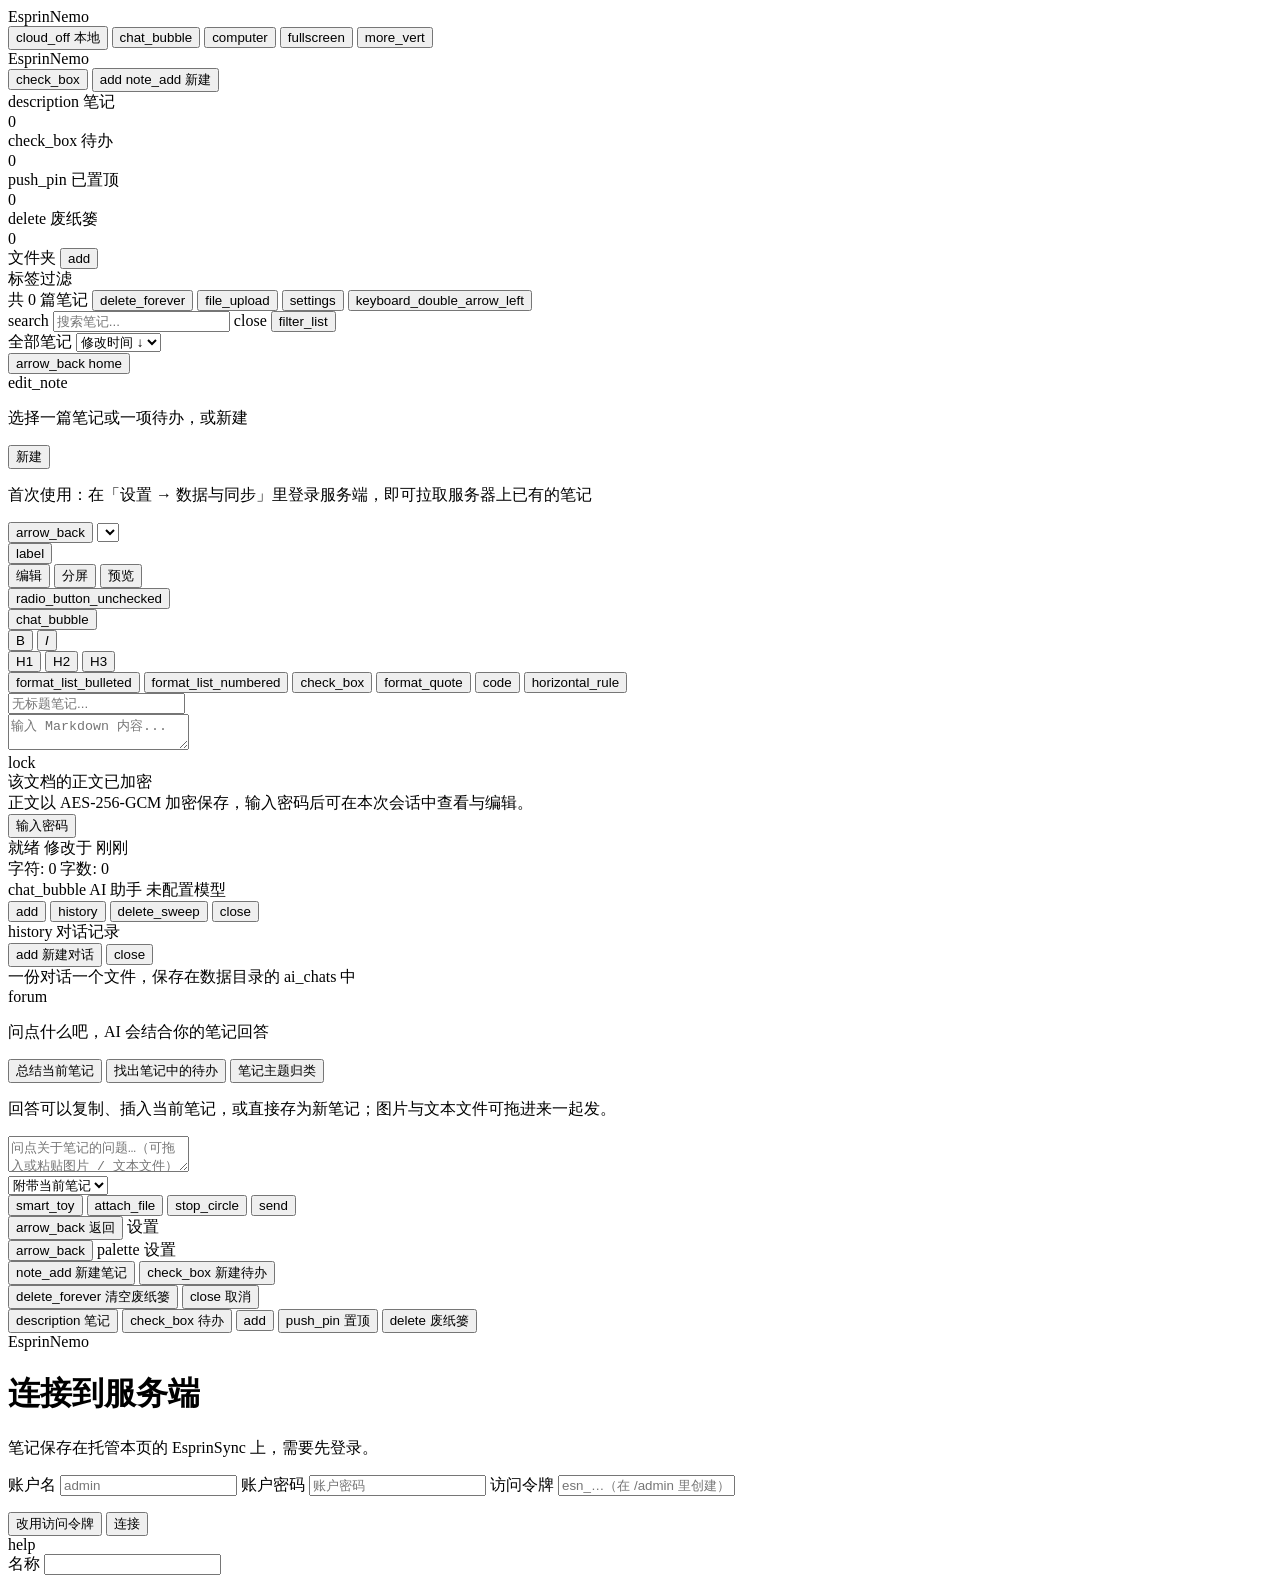
==== web/index.html @ 3b6d3e5a "Hello" ====
<!DOCTYPE html>
<html lang="zh-CN">
<head>
<meta charset="UTF-8">
<!-- viewport-fit=cover：页面铺到刘海屏 / 圆角屏边缘，安全区由 styles/web.css 用 env() 让开。
     interactive-widget=resizes-content：软键盘弹起时让布局视口跟着缩，输入框不被键盘盖住；
     apple-mobile-web-app-capable：iOS 上「添加到主屏幕」后按独立应用全屏运行 -->
<meta name="viewport" content="width=device-width, initial-scale=1.0, viewport-fit=cover, interactive-widget=resizes-content">
<meta name="mobile-web-app-capable" content="yes">
<meta name="apple-mobile-web-app-capable" content="yes">
<meta name="apple-mobile-web-app-title" content="EsprinNemo">
<!-- iOS 独立运行时页面铺到状态栏之下，状态栏文字用浅色（配色由 CSS 自己画） -->
<meta name="apple-mobile-web-app-status-bar-style" content="black-translucent">
<!-- 浏览器界面色（Android 状态栏、独立窗口的标题栏）：首屏先给深色，scripts/app.js 随主题改写 -->
<meta name="theme-color" content="#0d1117">
<title>EsprinNemo</title>
<!-- 图标字形：Material Symbols Rounded。离线部署时可把 npm 包 material-symbols 里的
     rounded.css 与字体文件放到 fonts/material-symbols/，再把这一行的 href 换成本地路径 -->
<link rel="stylesheet" href="https://fonts.googleapis.com/css2?family=Material+Symbols+Rounded:opsz,wght,FILL,GRAD@20..24,300..600,0..1,0&display=swap">
<!-- 品牌字（左上角应用名）：Mohave 可变字重，与桌面版同一款字体 -->
<link rel="stylesheet" href="https://fonts.googleapis.com/css2?family=Mohave:wght@300..700&display=swap">
<link rel="icon" type="image/png" href="/favicon.png">
<!-- 安装为应用：清单（名称 / 图标 / 独立窗口）与 iOS 的主屏幕图标；离线外壳见 /sw.js -->
<link rel="manifest" href="/manifest.webmanifest">
<link rel="apple-touch-icon" href="/icon-180.png">
<link rel="stylesheet" href="/styles/tokens.css">
<link rel="stylesheet" href="/styles/base.css">
<link rel="stylesheet" href="/styles/sidebar.css">
<link rel="stylesheet" href="/styles/editor.css">
<link rel="stylesheet" href="/styles/overlays.css">
<link rel="stylesheet" href="/styles/settings.css">
<link rel="stylesheet" href="/styles/ai.css">
<link rel="stylesheet" href="/styles/secret.css">
<!-- Alom 风格：仅当 <html data-theme-style="alom"> 时生效 -->
<link rel="stylesheet" href="/styles/alom.css">
<!-- 圆角尺度：按设置中的选择把 --radius-* 令牌换算成最终圆角，需排在其它风格之后 -->
<link rel="stylesheet" href="/styles/radius.css">
<!-- 界面布局：现代布局（<html class="modern-layout">）下去掉标题栏，标签页移到工作区顶部 -->
<link rel="stylesheet" href="/styles/mode.css">
<!-- 动效层：进场动画与换肤交叉淡入。需排在所有组件样式之后 -->
<link rel="stylesheet" href="/styles/motion.css">
<!-- 网页版专属：同步状态入口、右侧走廊宽度与窄屏排版，排在最后 -->
<link rel="stylesheet" href="/styles/web.css">
<!-- 手机端专属：底部主导航、列表项「更多」与菜单贴底，只在窄屏生效，排在 web.css 之后 -->
<link rel="stylesheet" href="/styles/mobile.css">
<!-- 外观引导：首屏渲染前把主题、圆角、界面风格、布局等写成 <html> 上的类名与属性，
     避免先画一遍默认外观再切换（与桌面版 boot.js 同一职责） -->
<script src="/scripts/boot.js"></script>
</head>
<body>
<div class="app-container">

    <!-- 标题栏：经典布局下的应用名、标签页与右侧动作。
         现代布局下整条被撤掉（见 styles/mode.css），这里只剩右上角悬浮按钮组的定位容器；
         窄屏例外——手机端由 styles/mobile.css 把它重新摊开成一条顶栏：
         左端放应用名，右端在那一组按钮之后另接一枚菜单键（深浅色 / 设置 / 导入文件）。 -->
    <header class="titlebar" id="app-titlebar">
        <!-- 应用名：桌面端是可点的「回到首页」，窄屏只作展示（见 styles/mobile.css） -->
        <div class="titlebar-brand" id="app-brand" title="回到首页">EsprinNemo</div>
        <!-- 经典布局的标签页容器；现代布局的标签页在工作区顶部（#workspace-tabs） -->
        <div class="titlebar-tabs" id="titlebar-tabs"></div>
        <div class="titlebar-actions">
            <!-- 同步状态：网页版把托管它的 EsprinSync 当存储，这里显示连接与推送状态 -->
            <button class="sync-chip" id="btn-sync-status" type="button" title="同步状态">
                <span class="ms-icon xs" id="sync-chip-icon">cloud_off</span>
                <span id="sync-chip-text">本地</span>
            </button>
            <button class="btn-action-icon" id="btn-ai-assistant" type="button" title="AI 助手">
                <span class="ms-icon sm">chat_bubble</span>
            </button>
            <button class="btn-action-icon" id="btn-theme-toggle" type="button" title="切换主题">
                <span class="ms-icon sm" id="theme-icon">computer</span>
            </button>
            <button class="btn-action-icon" id="btn-fullscreen" type="button" title="全屏">
                <span class="ms-icon sm">fullscreen</span>
            </button>
            <!-- 窄屏顶栏右端的菜单：深浅色、设置与导入文件都在里面（桌面端不排出来）。
                 入口排在最后，因此它就是顶栏最右那一枚 -->
            <button class="btn-action-icon mobile-menu-toggle" id="btn-mobile-menu" type="button" title="更多">
                <span class="ms-icon sm">more_vert</span>
            </button>
        </div>
    </header>

    <div class="app-body">
        <!-- 左侧导航 -->
        <aside class="sidebar" id="app-sidebar">
            <!-- 现代布局下应用名与「新建」按钮并排一行：名字在左、按钮靠最右并收成方形。
                 现代布局下按钮不再弹菜单：本体新建笔记，悬停时从旁边滑出副本新建待办
                 （见 styles/mode.css 的「新建的两份」与 scripts/app.js 的绑定）；
                 经典布局里副本不排出来，本体照旧展开「新建笔记 / 新建待办 / 导入文件」菜单 -->
            <div class="sidebar-action-wrap">
                <div class="sidebar-brand" id="sidebar-brand">EsprinNemo</div>
                <!-- 两份「新建」的外包装：现代布局里由它撑住两份之间的间隔，
                     鼠标从本体移到副本上时不会半路掉出悬停区 -->
                <div class="sidebar-new-split" id="sidebar-new-split">
                    <!-- 副本（新建待办）：平时在排版里不占位，悬停时才滑出来。
                         现代布局下排在本体左边（展开态）或下边（收起态），位置由 order 决定 -->
                    <button class="btn-sidebar-new btn-sidebar-new-extra" id="btn-new-todo" type="button"
                            title="新建待办 (Ctrl+Shift+N)">
                        <span class="ms-icon sm">check_box</span>
                    </button>
                    <!-- 本体（新建笔记）：停在原处不动——鼠标停在哪个按钮上，点下去的就还是哪一个。
                         两枚图标叠在正中：加号是平时的样子，悬停时换成「新建文档」那一枚 -->
                    <button class="btn-sidebar-new" id="btn-new-note" type="button" title="新建笔记 (Ctrl+N)">
                        <span class="ms-icon sm btn-new-note-icon">add</span>
                        <span class="ms-icon sm btn-new-note-icon-doc">note_add</span>
                        <span class="nav-text">新建</span>
                    </button>
                </div>
            </div>

            <div class="nav-section nav-section-main">
                <div class="nav-item active" data-filter="all" title="全部笔记">
                    <div class="nav-item-left">
                        <span class="ms-icon sm">description</span>
                        <span class="nav-text">笔记</span>
                    </div>
                    <span class="nav-badge" id="count-all">0</span>
                </div>
                <div class="nav-item" data-filter="todos" title="全部待办">
                    <div class="nav-item-left">
                        <span class="ms-icon sm">check_box</span>
                        <span class="nav-text">待办</span>
                    </div>
                    <span class="nav-badge" id="count-todos">0</span>
                </div>
                <div class="nav-item" data-filter="pinned" title="已置顶的笔记与待办">
                    <div class="nav-item-left">
                        <span class="ms-icon sm">push_pin</span>
                        <span class="nav-text">已置顶</span>
                    </div>
                    <span class="nav-badge" id="count-pinned">0</span>
                </div>
                <div class="nav-item" data-filter="trash" title="废纸篓（笔记与待办共用）">
                    <div class="nav-item-left">
                        <span class="ms-icon sm">delete</span>
                        <span class="nav-text">废纸篓</span>
                    </div>
                    <span class="nav-badge" id="count-trash">0</span>
                </div>
            </div>

            <div class="nav-section nav-section-folders">
                <div class="nav-section-title">
                    <span>文件夹</span>
                    <button id="btn-add-folder" type="button" title="新建文件夹">
                        <span class="ms-icon xs">add</span>
                    </button>
                </div>
                <div class="folder-list" id="sidebar-folder-list"></div>
            </div>

            <div class="nav-section nav-section-tags">
                <div class="nav-section-title">
                    <span>标签过滤</span>
                </div>
                <div class="tag-list" id="sidebar-tag-list"></div>
            </div>

            <!-- 底栏：概览文字在左，图标组贴右缘（清空废纸篓紧随设置左侧），见 styles/sidebar.css -->
            <div class="sidebar-bottom">
                <span id="sidebar-stat" class="nav-text">共 0 篇笔记</span>
                <button class="btn-clear-trash hidden" id="btn-empty-trash" type="button" title="彻底清空废纸篓">
                    <span class="ms-icon xs">delete_forever</span>
                </button>
                <!-- 导入文件：固定排在设置按钮左边（见 scripts/notes.js 的 pickImportFiles） -->
                <button class="btn-sidebar-bottom" id="btn-import-note" type="button" title="导入文件为笔记">
                    <span class="ms-icon xs">file_upload</span>
                </button>
                <button class="btn-sidebar-bottom" id="btn-open-settings" type="button" title="设置">
                    <span class="ms-icon xs">settings</span>
                </button>
                <button class="btn-sidebar-bottom" id="btn-toggle-sidebar" type="button" title="收起侧边栏">
                    <span class="ms-icon xs" id="sidebar-toggle-icon">keyboard_double_arrow_left</span>
                </button>
            </div>
        </aside>

        <!-- 中栏列表 -->
        <section class="notes-panel">
            <div class="notes-panel-header">
                <!-- 列表表头：搜索框一行占满；窄屏的「筛选」排在这个框内部右端（见 styles/mobile.css） -->
                <div class="notes-panel-bar">
                    <div class="search-box">
                        <span class="ms-icon sm" style="color: var(--text-muted);">search</span>
                        <input type="text" id="input-search" placeholder="搜索笔记..." spellcheck="false">
                        <span class="ms-icon xs btn-clear hidden" id="btn-search-clear">close</span>
                        <!-- 窄屏的筛选：手机端没有侧边栏，文件夹与标签过滤收在这一枚（桌面端不排出来，
                             四个主入口不在这里 —— 它们在底部主导航里）。排在清除 × 之后，就是框内最右 -->
                        <button class="btn-action-icon list-filter-toggle" id="btn-list-filter" type="button" title="筛选">
                            <span class="ms-icon sm">filter_list</span>
                        </button>
                    </div>
                </div>
                <div class="notes-panel-info">
                    <span id="panel-category-title">全部笔记</span>
                    <select id="select-sort">
                        <option value="updated-desc">修改时间 ↓</option>
                        <option value="created-desc">创建时间 ↓</option>
                        <option value="title-asc">标题 A-Z</option>
                    </select>
                </div>
            </div>
            <div class="notes-list" id="notes-list-box"></div>
        </section>

        <!-- 工作区 -->
        <main class="workspace" id="workspace-box">
            <!-- 现代布局的标签页：经典布局里标签页归标题栏所有，这里不显示（见 styles/mode.css） -->
            <div class="workspace-tabs" id="workspace-tabs"></div>

            <!-- 现代布局的「返回」：挂在标签页最左侧，只留图标 -->
            <button class="tabs-back" id="btn-tabs-back" type="button" title="返回笔记列表">
                <span class="ms-icon sm tabs-back-icon-back">arrow_back</span>
                <span class="ms-icon sm tabs-back-icon-home">home</span>
            </button>

            <div class="empty-placeholder" id="empty-state">
                <!-- 现代布局的窗口拖动区：一块不可见的空白，铺在下面的图标 / 文字 / 按钮之下 -->
                <div class="empty-drag-surface" aria-hidden="true"></div>
                <span class="ms-icon">edit_note</span>
                <p>选择一篇笔记或一项待办，或新建</p>
                <button class="btn-new-note" id="btn-empty-new" type="button">新建</button>
                <p class="empty-hint hidden" id="empty-hint">
                    首次使用：在「设置 → 数据与同步」里登录服务端，即可拉取服务器上已有的笔记
                </p>
            </div>

            <div class="editor-topbar hidden" id="editor-topbar">
                <div class="editor-meta">
                    <!-- 手机端的返回：排在文件夹选择器左边（桌面端不排出来，见 styles/mobile.css） -->
                    <button class="btn-action-icon editor-back" id="btn-editor-back" type="button" title="返回笔记列表">
                        <span class="ms-icon sm">arrow_back</span>
                    </button>
                    <select class="select-folder" id="editor-folder-select"></select>
                    <div class="note-tags-container" id="editor-tags-container"></div>
                    <button class="btn-action-icon" id="btn-add-tag" type="button" title="添加标签">
                        <span class="ms-icon sm">label</span>
                    </button>
                </div>
                <div class="editor-actions">
                    <div class="editor-view-modes">
                        <button class="view-btn active" id="btn-mode-edit" type="button">编辑</button>
                        <button class="view-btn" id="btn-mode-split" type="button">分屏</button>
                        <button class="view-btn" id="btn-mode-preview" type="button">预览</button>
                    </div>
                    <button class="btn-action-icon hidden" id="btn-todo-done" type="button" title="标记为已完成">
                        <span class="ms-icon sm">radio_button_unchecked</span>
                    </button>
                </div>
                <!-- 窄屏的 AI 助手入口：手机上工作区整屏铺开、盖住了右上角那组悬浮按钮，
                     这一枚补在顶栏最右端（桌面端不排出来，见 styles/mobile.css） -->
                <button class="btn-action-icon editor-ai" id="btn-editor-ai" type="button" title="AI 助手">
                    <span class="ms-icon sm">chat_bubble</span>
                </button>
            </div>

            <div class="editor-toolbar hidden" id="editor-toolbar">
                <button class="fmt-btn" data-fmt="bold" type="button" title="加粗">B</button>
                <button class="fmt-btn" data-fmt="italic" type="button" style="font-style: italic;" title="斜体">I</button>
                <div class="fmt-divider"></div>
                <button class="fmt-btn" data-fmt="h1" type="button">H1</button>
                <button class="fmt-btn" data-fmt="h2" type="button">H2</button>
                <button class="fmt-btn" data-fmt="h3" type="button">H3</button>
                <div class="fmt-divider"></div>
                <button class="fmt-btn" data-fmt="ul" type="button" title="无序列表"><span class="ms-icon sm">format_list_bulleted</span></button>
                <button class="fmt-btn" data-fmt="ol" type="button" title="有序列表"><span class="ms-icon sm">format_list_numbered</span></button>
                <button class="fmt-btn" data-fmt="task" type="button" title="待办清单"><span class="ms-icon sm">check_box</span></button>
                <button class="fmt-btn" data-fmt="quote" type="button" title="引用"><span class="ms-icon sm">format_quote</span></button>
                <button class="fmt-btn" data-fmt="code" type="button" title="代码块"><span class="ms-icon sm">code</span></button>
                <button class="fmt-btn" data-fmt="hr" type="button" title="分割线"><span class="ms-icon sm">horizontal_rule</span></button>
            </div>

            <div class="editor-title-area hidden">
                <input type="text" class="editor-title-input" id="input-note-title" placeholder="无标题笔记..." spellcheck="false">
            </div>

            <div class="editor-content-area hidden">
                <div class="editor-pane" id="editor-pane">
                    <textarea class="editor-textarea" id="textarea-note-content" placeholder="输入 Markdown 内容..." spellcheck="false"></textarea>
                </div>
                <div class="preview-pane hidden" id="preview-pane">
                    <div class="markdown-body" id="preview-content"></div>
                </div>

                <!-- 加密条目的锁面板：盖在编辑区上，解锁前不展示正文（见 scripts/secret.js 的 applySecretLockUI） -->
                <div class="secret-lock-overlay hidden" id="secret-lock-overlay">
                    <span class="ms-icon secret-lock-icon">lock</span>
                    <div class="secret-lock-title" id="secret-lock-title">该文档的正文已加密</div>
                    <div class="secret-lock-desc">正文以 AES-256-GCM 加密保存，输入密码后可在本次会话中查看与编辑。</div>
                    <button class="settings-btn primary" type="button" id="btn-secret-unlock">输入密码</button>
                </div>
            </div>

            <footer class="editor-footer hidden">
                <div class="editor-footer-left">
                    <span id="save-status">就绪</span>
                    <span id="stat-last-edit">修改于 刚刚</span>
                </div>
                <div class="editor-footer-right">
                    <span id="stat-char-count">字符: 0</span>
                    <span id="stat-word-count">字数: 0</span>
                </div>
            </footer>
        </main>

        <!-- AI 助手：贴在工作区右侧的问答面板（标题栏按钮开关） -->
        <aside class="ai-panel hidden" id="ai-panel">
            <!-- 现代布局的窗口拖动区：踮在面板顶栏上方的空白 -->
            <div class="ai-panel-drag-strip" aria-hidden="true"></div>
            <div class="ai-panel-header">
                <span class="ms-icon sm">chat_bubble</span>
                <span class="ai-panel-title">AI 助手</span>
                <span class="ai-panel-model" id="ai-panel-model">未配置模型</span>
                <div class="ai-panel-spacer"></div>
                <button class="btn-action-icon" id="btn-ai-new-chat" type="button" title="新建对话">
                    <span class="ms-icon sm">add</span>
                </button>
                <button class="btn-action-icon" id="btn-ai-history" type="button" title="对话记录">
                    <span class="ms-icon sm">history</span>
                </button>
                <button class="btn-action-icon" id="btn-ai-clear" type="button" title="清空当前对话">
                    <span class="ms-icon sm">delete_sweep</span>
                </button>
                <button class="btn-action-icon" id="btn-ai-close" type="button" title="关闭">
                    <span class="ms-icon sm">close</span>
                </button>
            </div>

            <!-- 对话记录：盖在消息区上方的第二层视图 -->
            <div class="ai-drawer hidden" id="ai-drawer">
                <div class="ai-drawer-header">
                    <span class="ms-icon sm">history</span>
                    <span class="ai-drawer-title">对话记录</span>
                    <div class="ai-panel-spacer"></div>
                    <button class="ai-drawer-new" id="btn-ai-drawer-new" type="button">
                        <span class="ms-icon xs">add</span>
                        <span>新建对话</span>
                    </button>
                    <button class="btn-action-icon" id="btn-ai-drawer-close" type="button" title="收起列表">
                        <span class="ms-icon sm">close</span>
                    </button>
                </div>
                <div class="ai-chat-list" id="ai-chat-list"></div>
                <div class="ai-drawer-footer">一份对话一个文件，保存在数据目录的 ai_chats 中</div>
            </div>

            <!-- 当前对话的消息区 -->
            <div class="ai-messages" id="ai-messages">
                <div class="ai-empty" id="ai-empty">
                    <span class="ms-icon">forum</span>
                    <p>问点什么吧，AI 会结合你的笔记回答</p>
                    <div class="ai-example">
                        <button class="ai-example-chip" type="button" data-prompt="帮我总结一下当前笔记的要点">总结当前笔记</button>
                        <button class="ai-example-chip" type="button" data-prompt="根据我的笔记，列出其中还没有完成的待办项">找出笔记中的待办</button>
                        <button class="ai-example-chip" type="button" data-prompt="我的笔记里主要在关注哪些主题？请归类整理">笔记主题归类</button>
                    </div>
                    <p class="ai-empty-hint">回答可以复制、插入当前笔记，或直接存为新笔记；图片与文本文件可拖进来一起发。</p>
                </div>
            </div>

            <div class="ai-composer">
                <!-- 已选好、待发送的附件（图片缩略图 / 文件卡片） -->
                <div class="ai-attach-strip hidden" id="ai-attachment-strip"></div>
                <!-- 输入框与它内部那条底栏共用一层「字段」容器：底栏排在正文下方（不是叠上去），
                     输入框内部滚动时正文不会钻到按钮底下。
                     底栏左端是附带范围下拉，右端依次是 Agent 模式开关、附件与发送按钮 -->
                <div class="ai-input-wrap">
                    <textarea class="ai-input" id="ai-input" spellcheck="false" placeholder="问点关于笔记的问题…（可拖入或粘贴图片 / 文本文件）"></textarea>
                    <div class="ai-composer-bar">
                        <!-- 附带范围：第一项的文字由 scripts/ai.js 的 updateAiScopeOptions 按当前打开的笔记
                             写成「附带当前笔记：<笔记名>」；没有打开笔记时这一项会被摘掉 -->
                        <select class="ai-scope-select" id="ai-scope-select" title="本次提问附带的笔记范围">
                            <option value="current">附带当前笔记</option>
                            <option value="all">附带全部笔记</option>
                            <option value="none">不附带笔记</option>
                        </select>
                        <div class="ai-composer-actions">
                            <!-- Agent 模式：与标题栏的 AI 助手按钮同一套图标开关（点一下开、再点一下关），
                                 开启时挂 .active 点亮成主题色 -->
                            <button class="btn-action-icon" id="ai-agent-toggle" type="button" aria-pressed="false"
                                    title="Agent 模式：开启后 AI 可以新建与修改笔记（正文、标题、文件夹、标签、置顶与废纸篓），每一步都能撤销">
                                <span class="ms-icon sm">smart_toy</span>
                            </button>
                            <!-- 附件：排在发送按钮左边；只留一枚图标、不带按钮底色 -->
                            <button class="btn-action-icon" id="btn-ai-attach" type="button" title="添加图片或文本文件（也可直接拖入、粘贴）">
                                <span class="ms-icon sm">attach_file</span>
                            </button>
                            <!-- 发送用主题色、停止用中性色，处在同一个位置时一眼能分出是哪一个 -->
                            <button class="ai-send-btn hidden" id="btn-ai-stop" type="button" title="停止生成" aria-label="停止生成">
                                <span class="ms-icon">stop_circle</span>
                            </button>
                            <button class="ai-send-btn" id="btn-ai-send" type="button" title="发送（Enter）" aria-label="发送">
                                <span class="ms-icon">send</span>
                            </button>
                        </div>
                    </div>
                </div>
            </div>
        </aside>

        <!-- 设置：分类导航 + 分类面板。窄屏下这两栏改成两级 —— 先分类列表，点进去才是该分类的面板，
             层级写在 #settings-view 的 .is-subpage 上（见 scripts/settings.js） -->
        <div class="settings-view hidden" id="settings-view">
            <aside class="settings-sidebar">
                <div class="settings-nav-head">
                    <!-- 现代布局下设置页是整屏铺开的，靠这个按钮回到笔记列表 -->
                    <button class="settings-back" id="btn-settings-back" type="button" title="返回笔记列表">
                        <span class="ms-icon xs">arrow_back</span>
                        <span>返回</span>
                    </button>
                    <span class="settings-nav-title">设置</span>
                </div>
                <nav class="settings-nav" id="settings-nav" aria-label="设置分类"></nav>
            </aside>
            <div class="settings-main">
                <!-- 窄屏第二级顶端那条导航栏：左端回分类列表，右端是当前分类
                     （桌面端不排出来，见 styles/mobile.css） -->
                <div class="settings-crumb">
                    <button class="settings-crumb-back" id="btn-settings-crumb" type="button" title="返回设置分类">
                        <span class="ms-icon sm">arrow_back</span>
                    </button>
                    <span class="settings-crumb-title">
                        <span class="ms-icon sm" id="settings-crumb-icon">palette</span>
                        <span id="settings-crumb-text">设置</span>
                    </span>
                </div>
                <div class="settings-content" id="settings-content"></div>
            </div>
        </div>
    </div>

    <!-- 底栏上沿的面板展开时的遮罩：盖住底栏以上的整个画面，点它收回；
         显隐由底栏上的 .sheet-open 驱动（见 styles/mobile.css），带淡入淡出 -->
    <div class="mobile-sheet-mask" id="mobile-sheet-mask" aria-hidden="true"></div>

    <!-- 窄屏 AI 面板悬浮时的遮罩：盖住面板以外的画面，点它关闭面板 -->
    <div class="mobile-ai-mask" id="mobile-ai-mask"></div>

    <!-- 手机端底部主导航：只在窄屏排出来（见 styles/mobile.css），桌面端不占位。
         选中态与中间那枚的形态由 scripts/render.js 的 renderCounts 按 State.currentFilter 同步 -->
    <nav class="mobile-tabbar" id="mobile-tabbar" aria-label="主导航">
        <!-- 底栏上沿的面板：按下中间那枚后向上滑开，按当前筛选只排出一张。
             新建面板：二选一 -->
        <div class="mobile-sheet" id="mobile-new-sheet">
            <div class="mobile-sheet-inner">
                <button class="mobile-sheet-option" id="mobile-new-note" type="button">
                    <span class="ms-icon">note_add</span>
                    <span>新建笔记</span>
                </button>
                <button class="mobile-sheet-option" id="mobile-new-todo" type="button">
                    <span class="ms-icon">check_box</span>
                    <span>新建待办</span>
                </button>
            </div>
        </div>
        <!-- 废纸篓面板：中间那枚在废纸篓下换成「清空」，这一张就是它的确认步骤，
             不再叠 showConfirm 弹窗（见 scripts/app.js） -->
        <div class="mobile-sheet mobile-sheet-trash" id="mobile-trash-sheet">
            <div class="mobile-sheet-inner">
                <button class="mobile-sheet-option is-danger" id="mobile-trash-clear" type="button">
                    <span class="ms-icon">delete_forever</span>
                    <span>清空废纸篓</span>
                </button>
                <button class="mobile-sheet-option" id="mobile-trash-cancel" type="button">
                    <span class="ms-icon">close</span>
                    <span>取消</span>
                </button>
            </div>
        </div>
        <button class="mobile-tab" type="button" data-filter="all">
            <span class="ms-icon">description</span>
            <span>笔记</span>
        </button>
        <button class="mobile-tab" type="button" data-filter="todos">
            <span class="ms-icon">check_box</span>
            <span>待办</span>
        </button>
        <!-- 中间那枚：新建（废纸篓下换成清空，图标与 title 由 scripts/render.js 同步）。
             圆底与字形分两层：换图标时只淡字形，圆底不动（见 styles/mobile.css） -->
        <button class="mobile-tab mobile-tab-new" id="btn-mobile-fab" type="button"
                title="新建笔记或待办" aria-expanded="false" aria-controls="mobile-new-sheet">
            <span class="fab-circle">
                <span class="ms-icon" id="btn-mobile-fab-icon">add</span>
            </span>
        </button>
        <button class="mobile-tab" type="button" data-filter="pinned">
            <span class="ms-icon">push_pin</span>
            <span>置顶</span>
        </button>
        <button class="mobile-tab" type="button" data-filter="trash">
            <span class="ms-icon">delete</span>
            <span>废纸篓</span>
        </button>
    </nav>
</div>

<div class="context-menu hidden" id="context-menu"></div>
<div class="toast-box" id="toast-container"></div>

<!-- 连接服务端：网页版把托管它的 EsprinSync 当存储，首次进入或登录态失效时弹这一层 -->
<div class="gate-mask hidden" id="gate-mask">
    <div class="gate-card" role="dialog" aria-modal="true">
        <span class="gate-brand">EsprinNemo</span>
        <h1 class="gate-title" id="gate-title">连接到服务端</h1>
        <p class="gate-desc" id="gate-desc">笔记保存在托管本页的 EsprinSync 上，需要先登录。</p>

        <label class="gate-field hidden" id="gate-account-field">
            <span class="gate-field-label">账户名</span>
            <input class="gate-input" id="gate-account" type="text" autocomplete="username" placeholder="admin">
        </label>

        <label class="gate-field hidden" id="gate-password-field">
            <span class="gate-field-label">账户密码</span>
            <input class="gate-input" id="gate-password" type="password" autocomplete="current-password" placeholder="账户密码">
        </label>

        <label class="gate-field hidden" id="gate-token-field">
            <span class="gate-field-label">访问令牌</span>
            <input class="gate-input mono" id="gate-token" type="password" autocomplete="off" spellcheck="false" placeholder="esn_…（在 /admin 里创建）">
        </label>

        <p class="gate-hint" id="gate-hint"></p>
        <p class="form-msg" id="gate-msg"></p>

        <div class="gate-actions">
            <button class="settings-btn" id="gate-mode-toggle" type="button">改用访问令牌</button>
            <button class="settings-btn primary" id="gate-submit" type="button">连接</button>
        </div>
    </div>
</div>
<div class="dialog-mask hidden" id="dialog-mask">
    <div class="dialog-box" role="dialog" aria-modal="true">
        <div class="dialog-head">
            <span class="ms-icon dialog-icon" id="dialog-icon">help</span>
            <div class="dialog-text">
                <div class="dialog-message" id="dialog-message"></div>
                <div class="dialog-detail hidden" id="dialog-detail"></div>
            </div>
        </div>
        <label class="dialog-field hidden" id="dialog-field">
            <span class="dialog-field-label" id="dialog-field-label">名称</span>
            <input class="dialog-input" id="dialog-input" type="text" spellcheck="false">
        </label>
        <div class="dialog-actions" id="dialog-actions"></div>
    </div>
</div>

<script src="/scripts/markdown.js"></script>
<script src="/scripts/store.js"></script>
<script src="/scripts/ui.js"></script>
<script src="/scripts/sync.js"></script>
<script src="/scripts/notes.js"></script>
<script src="/scripts/render.js"></script>
<script src="/scripts/mode.js"></script>
<script src="/scripts/ai.js"></script>
<script src="/scripts/secret.js"></script>
<script src="/scripts/settings.js"></script>
<script src="/scripts/app.js"></script>
</body>
</html>
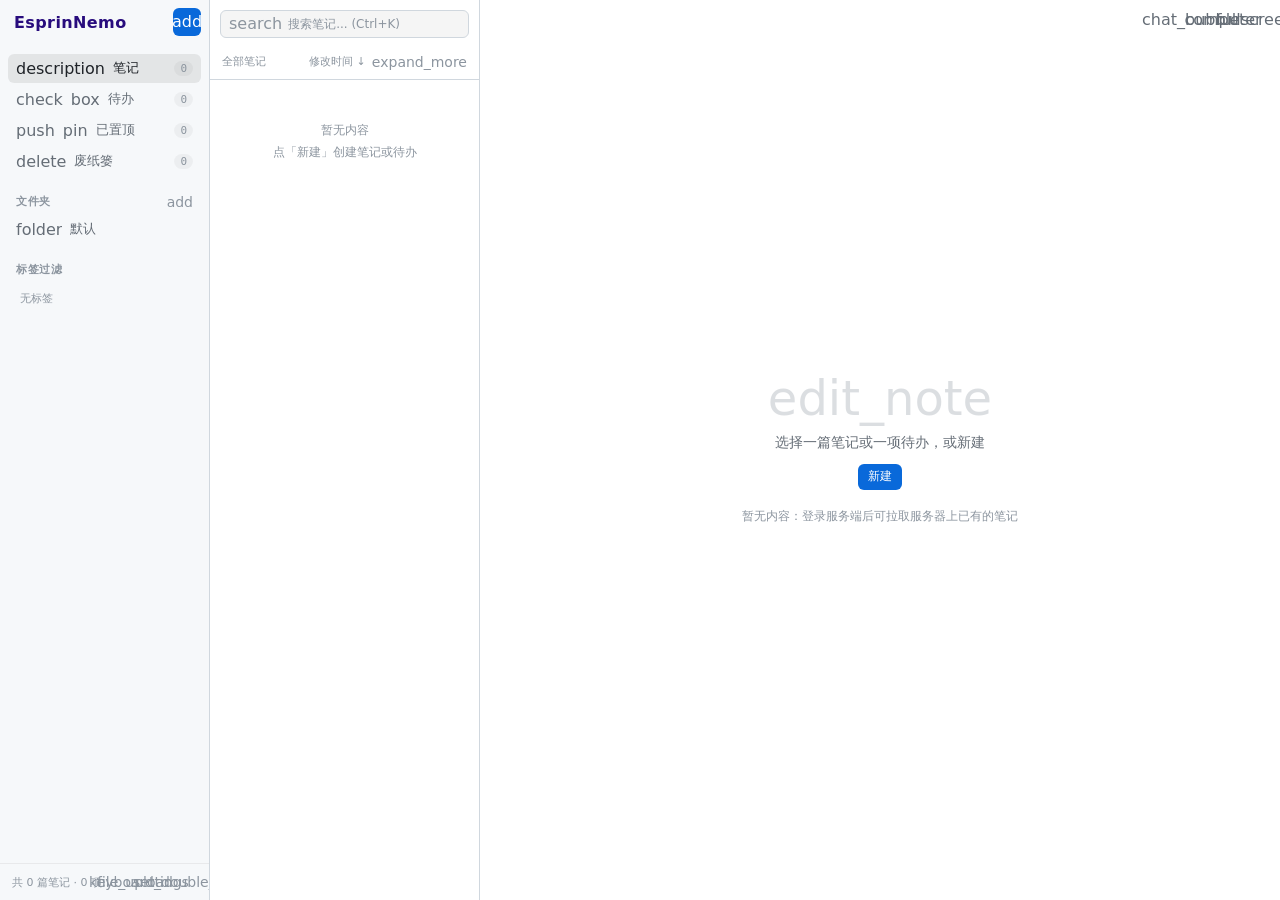
==== commit 5466dfad: "update" ====
--- a/web/index.html
+++ b/web/index.html
@@ -14,38 +14,38 @@
 <!-- 浏览器界面色（Android 状态栏、独立窗口的标题栏）：首屏先给深色，scripts/app.js 随主题改写 -->
 <meta name="theme-color" content="#0d1117">
 <title>EsprinNemo</title>
-<!-- 图标字形：Material Symbols Rounded。离线部署时可把 npm 包 material-symbols 里的
-     rounded.css 与字体文件放到 fonts/material-symbols/，再把这一行的 href 换成本地路径 -->
-<link rel="stylesheet" href="https://fonts.googleapis.com/css2?family=Material+Symbols+Rounded:opsz,wght,FILL,GRAD@20..24,300..600,0..1,0&display=swap">
-<!-- 品牌字（左上角应用名）：Mohave 可变字重，与桌面版同一款字体 -->
-<link rel="stylesheet" href="https://fonts.googleapis.com/css2?family=Mohave:wght@300..700&display=swap">
-<link rel="icon" type="image/png" href="/favicon.png">
-<!-- 安装为应用：清单（名称 / 图标 / 独立窗口）与 iOS 的主屏幕图标；离线外壳见 /sw.js -->
-<link rel="manifest" href="/manifest.webmanifest">
-<link rel="apple-touch-icon" href="/icon-180.png">
-<link rel="stylesheet" href="/styles/tokens.css">
-<link rel="stylesheet" href="/styles/base.css">
-<link rel="stylesheet" href="/styles/sidebar.css">
-<link rel="stylesheet" href="/styles/editor.css">
-<link rel="stylesheet" href="/styles/overlays.css">
-<link rel="stylesheet" href="/styles/settings.css">
-<link rel="stylesheet" href="/styles/ai.css">
-<link rel="stylesheet" href="/styles/secret.css">
+<!-- 图标字形与品牌字都随仓库分发（见 styles/tokens.css 的 @font-face）：离线打开照样有图标，
+     页面不向外请求任何资源 -->
+<link rel="icon" type="image/png" href="favicon.png">
+<!-- 本地资源一律相对引用：服务端把本页挂在根路径 / 时解析结果与绝对路径一致，
+     双击打开（file://）或换个子路径托管时也不至于取不到 -->
+<link rel="icon" type="image/png" href="favicon.png">
+<!-- 安装为应用：清单（名称 / 图标 / 独立窗口）与 iOS 的主屏幕图标；离线外壳见 sw.js -->
+<link rel="manifest" href="manifest.webmanifest">
+<link rel="apple-touch-icon" href="icon-180.png">
+<link rel="stylesheet" href="styles/tokens.css">
+<link rel="stylesheet" href="styles/base.css">
+<link rel="stylesheet" href="styles/sidebar.css">
+<link rel="stylesheet" href="styles/editor.css">
+<link rel="stylesheet" href="styles/overlays.css">
+<link rel="stylesheet" href="styles/settings.css">
+<link rel="stylesheet" href="styles/ai.css">
+<link rel="stylesheet" href="styles/secret.css">
 <!-- Alom 风格：仅当 <html data-theme-style="alom"> 时生效 -->
-<link rel="stylesheet" href="/styles/alom.css">
+<link rel="stylesheet" href="styles/alom.css">
 <!-- 圆角尺度：按设置中的选择把 --radius-* 令牌换算成最终圆角，需排在其它风格之后 -->
-<link rel="stylesheet" href="/styles/radius.css">
+<link rel="stylesheet" href="styles/radius.css">
 <!-- 界面布局：现代布局（<html class="modern-layout">）下去掉标题栏，标签页移到工作区顶部 -->
-<link rel="stylesheet" href="/styles/mode.css">
+<link rel="stylesheet" href="styles/mode.css">
 <!-- 动效层：进场动画与换肤交叉淡入。需排在所有组件样式之后 -->
-<link rel="stylesheet" href="/styles/motion.css">
+<link rel="stylesheet" href="styles/motion.css">
 <!-- 网页版专属：同步状态入口、右侧走廊宽度与窄屏排版，排在最后 -->
-<link rel="stylesheet" href="/styles/web.css">
+<link rel="stylesheet" href="styles/web.css">
 <!-- 手机端专属：底部主导航、列表项「更多」与菜单贴底，只在窄屏生效，排在 web.css 之后 -->
-<link rel="stylesheet" href="/styles/mobile.css">
+<link rel="stylesheet" href="styles/mobile.css">
 <!-- 外观引导：首屏渲染前把主题、圆角、界面风格、布局等写成 <html> 上的类名与属性，
      避免先画一遍默认外观再切换（与桌面版 boot.js 同一职责） -->
-<script src="/scripts/boot.js"></script>
+<script src="scripts/boot.js"></script>
 </head>
 <body>
 <div class="app-container">
@@ -502,6 +502,10 @@
 <!-- 连接服务端：网页版把托管它的 EsprinSync 当存储，首次进入或登录态失效时弹这一层 -->
 <div class="gate-mask hidden" id="gate-mask">
     <div class="gate-card" role="dialog" aria-modal="true">
+        <!-- 关闭：连接层不是必过的关卡，收起它就走本地模式，要再连点顶栏那枚状态 chip -->
+        <button class="btn-action-icon gate-close" id="gate-close" type="button" title="关闭">
+            <span class="ms-icon sm">close</span>
+        </button>
         <span class="gate-brand">EsprinNemo</span>
         <h1 class="gate-title" id="gate-title">连接到服务端</h1>
         <p class="gate-desc" id="gate-desc">笔记保存在托管本页的 EsprinSync 上，需要先登录。</p>
@@ -547,16 +551,16 @@
     </div>
 </div>
 
-<script src="/scripts/markdown.js"></script>
-<script src="/scripts/store.js"></script>
-<script src="/scripts/ui.js"></script>
-<script src="/scripts/sync.js"></script>
-<script src="/scripts/notes.js"></script>
-<script src="/scripts/render.js"></script>
-<script src="/scripts/mode.js"></script>
-<script src="/scripts/ai.js"></script>
-<script src="/scripts/secret.js"></script>
-<script src="/scripts/settings.js"></script>
-<script src="/scripts/app.js"></script>
+<script src="scripts/markdown.js"></script>
+<script src="scripts/store.js"></script>
+<script src="scripts/ui.js"></script>
+<script src="scripts/sync.js"></script>
+<script src="scripts/notes.js"></script>
+<script src="scripts/render.js"></script>
+<script src="scripts/mode.js"></script>
+<script src="scripts/ai.js"></script>
+<script src="scripts/secret.js"></script>
+<script src="scripts/settings.js"></script>
+<script src="scripts/app.js"></script>
 </body>
 </html>
--- a/web/styles/tokens.css
+++ b/web/styles/tokens.css
@@ -0,0 +1,117 @@
+/* 设计令牌：色板、圆角、字体与动效变量。取值与桌面版 EsprinNemo 的 styles/tokens.css 一致，
+   浅色主题由 :root.light 覆盖 */
+
+/* 字体随仓库分发：断网、file://、局域网内都照常显示，不依赖任何外链。
+   Material Symbols 是图标字形（按 ligature 取字，见 base.css 的 .ms-icon），
+   Mohave 是左上角应用名用的可变字重字体。更新时从 npm 包 material-symbols 与与 Mohave 官方包
+   取同名文件覆盖即可。 */
+@font-face {
+    font-family: 'Material Symbols Rounded';
+    font-style: normal;
+    font-weight: 100 700;
+    font-display: block;
+    src: url('../fonts/material-symbols/material-symbols-rounded.woff2') format('woff2');
+}
+
+@font-face {
+    font-family: 'Mohave';
+    font-style: normal;
+    font-weight: 300 700;
+    font-display: swap;
+    src: url('../fonts/Mohave/Mohave-VariableFont_wght.ttf') format('truetype-variations'),
+         url('../fonts/Mohave/Mohave-VariableFont_wght.ttf') format('truetype');
+}
+
+:root {
+    --bg-body: #0d1117;
+    --bg-titlebar: #161b22;
+    --bg-sidebar: #0d1117;
+    --bg-list: #161b22;
+    --bg-editor: #0d1117;
+    /* 浮起表面：比所在容器亮一档，用于当前标签页与分段控件选中项 */
+    --bg-elevated: #21262d;
+    --border-color: #30363d;
+    --border-light: rgba(255, 255, 255, 0.08);
+
+    --text-primary: #f0f6fc;
+    --text-secondary: #8b949e;
+    --text-muted: #6e7681;
+
+    --accent: #58a6ff;
+    --accent-bg: rgba(56, 139, 253, 0.15);
+    /* 强调色底面上的文字色：按主题色亮度自动换算，见 scripts/app.js 的 applyAccentColor */
+    --accent-fg: #ffffff;
+    --danger: #f85149;
+    --danger-bg: rgba(248, 81, 73, 0.15);
+    --warning: #d29922;
+
+    --brand: #E6E8F3;
+    --brand-fg: var(--brand);
+
+    --item-hover: rgba(255, 255, 255, 0.04);
+    --item-active: rgba(255, 255, 255, 0.08);
+
+    /* 圆角基础值：最终生效的 --radius-sm / --radius-md 由 styles/radius.css 按
+       用户选择的「圆角尺度」换算（默认风格 6px / 8px，Alom 风格在 alom.css 中放大一档） */
+    --radius-base-sm: 6px;
+    --radius-base-md: 8px;
+
+    /* 动效：时长与缓动曲线。styles/motion.css 里的进场动画与换肤交叉淡入统一引用这几个令牌 */
+    --motion-fast: 0.12s;
+    --motion-base: 0.18s;
+    --motion-slow: 0.26s;
+    /* 换肤时的整屏颜色过渡时长，与 scripts/app.js 的 APPEARANCE_FADE_MS 对齐 */
+    --motion-crossfade: 0.25s;
+    --ease-out: cubic-bezier(0.22, 0.61, 0.36, 1);
+    --ease-standard: cubic-bezier(0.2, 0, 0, 1);
+
+    /* 字体族：西文与 CJK 分开配置，浏览器按字符逐个回退 */
+    --font-ui-latin: -apple-system, BlinkMacSystemFont, "Segoe UI", system-ui, "Ubuntu", "Roboto", "Helvetica Neue", Arial;
+    --font-ui-cjk: "PingFang SC", "Hiragino Sans GB", "Microsoft YaHei", "Noto Sans CJK SC", "Source Han Sans SC", "WenQuanYi Micro Hei";
+    --font-doc-latin: -apple-system, BlinkMacSystemFont, "Segoe UI", system-ui, "Ubuntu", "Roboto", "Helvetica Neue", Arial;
+    --font-doc-cjk: "PingFang SC", "Hiragino Sans GB", "Microsoft YaHei", "Noto Sans CJK SC", "Source Han Sans SC", "WenQuanYi Micro Hei";
+
+    --font-sans: var(--font-ui-latin), var(--font-ui-cjk), sans-serif;
+    --font-doc: var(--font-doc-latin), var(--font-doc-cjk), var(--font-ui-cjk), sans-serif;
+    --font-mono: "JetBrains Mono", "SF Mono", Consolas, "Fira Code", monospace;
+}
+
+:root.light {
+    --bg-body: #ffffff;
+    --bg-titlebar: #f6f8fa;
+    --bg-sidebar: #f6f8fa;
+    --bg-list: #ffffff;
+    --bg-editor: #ffffff;
+    --bg-elevated: #ffffff;
+    --border-color: #d0d7de;
+    --border-light: rgba(0, 0, 0, 0.06);
+
+    --text-primary: #1f2328;
+    --text-secondary: #656d76;
+    --text-muted: #8c959f;
+
+    --accent: #0969da;
+    --accent-bg: rgba(9, 105, 218, 0.1);
+    --danger: #cf222e;
+    --danger-bg: rgba(207, 34, 46, 0.1);
+    --warning: #bf8700;
+
+    --brand: #280C7D;
+
+    --item-hover: rgba(0, 0, 0, 0.04);
+    --item-active: rgba(0, 0, 0, 0.08);
+}
+
+/* 应用名文字颜色模式：由设置页写入 <html data-brand-color>（brand / mono / accent） */
+:root[data-brand-color="mono"] {
+    --brand-fg: #ffffff;
+}
+:root.light[data-brand-color="mono"] {
+    --brand-fg: #000000;
+}
+:root[data-brand-color="accent"] {
+    --brand-fg: var(--accent);
+}
+
+/* 圆角尺度（方 / 微圆角 / 默认 / 大）写在 <html data-radius> 上，
+   换算规则见 styles/radius.css——那里要排在 alom.css 之后，才能与主题风格叠加生效 */
--- a/web/styles/base.css
+++ b/web/styles/base.css
@@ -0,0 +1,310 @@
+/* 基础重置、标题栏与标签页、通用按钮与滚动条 */
+
+* {
+    box-sizing: border-box;
+    margin: 0;
+    padding: 0;
+}
+
+html, body {
+    width: 100%;
+    height: 100%;
+    overflow: hidden;
+    font-family: var(--font-sans);
+    font-size: 13px;
+    color: var(--text-primary);
+    background-color: var(--bg-body);
+    -webkit-font-smoothing: antialiased;
+}
+
+/* Material Symbols 图标：与桌面版同一套字面与字号档位 */
+.ms-icon {
+    font-family: 'Material Symbols Rounded';
+    font-weight: normal;
+    font-style: normal;
+    font-size: 18px;
+    line-height: 1;
+    letter-spacing: normal;
+    text-transform: none;
+    display: inline-flex;
+    align-items: center;
+    justify-content: center;
+    vertical-align: middle;
+    white-space: nowrap;
+    word-wrap: normal;
+    direction: ltr;
+    -webkit-font-smoothing: antialiased;
+    font-feature-settings: 'liga';
+    font-variation-settings: 'FILL' 0, 'wght' 400, 'GRAD' 0, 'opsz' 20;
+}
+.ms-icon.fill {
+    font-variation-settings: 'FILL' 1, 'wght' 400, 'GRAD' 0, 'opsz' 20;
+}
+.ms-icon.xs { font-size: 14px; }
+.ms-icon.sm { font-size: 16px; }
+
+button {
+    border: none;
+    background: transparent;
+    color: inherit;
+    cursor: pointer;
+    outline: none;
+    display: inline-flex;
+    align-items: center;
+    justify-content: center;
+    font-family: inherit;
+}
+
+input, textarea, select {
+    font-family: inherit;
+    color: inherit;
+    border: none;
+    outline: none;
+    background: transparent;
+}
+
+/* 正文与输入框允许选中：网页版不做桌面版那种整窗禁选 */
+.editor-textarea,
+.editor-title-input,
+.markdown-body,
+.search-box input,
+.settings-path,
+.secret-value {
+    user-select: text;
+}
+
+::-webkit-scrollbar {
+    width: 6px;
+    height: 6px;
+}
+::-webkit-scrollbar-track {
+    background: transparent;
+}
+::-webkit-scrollbar-thumb {
+    background-color: var(--border-color);
+    border-radius: var(--radius-pill);
+}
+::-webkit-scrollbar-thumb:hover {
+    background-color: var(--text-muted);
+}
+
+.app-container {
+    display: flex;
+    flex-direction: column;
+    width: 100vw;
+    height: 100vh;
+    height: 100dvh;
+    overflow: hidden;
+}
+
+.app-body {
+    display: flex;
+    flex: 1;
+    min-height: 0;
+    overflow: hidden;
+}
+
+.hidden { display: none !important; }
+[hidden] { display: none !important; }
+
+/* Titlebar */
+.titlebar {
+    height: 40px;
+    flex-shrink: 0;
+    background-color: var(--bg-titlebar);
+    border-bottom: 1px solid var(--border-color);
+    display: flex;
+    align-items: center;
+    gap: 10px;
+    padding: 0 12px 0 14px;
+    position: relative;
+    z-index: 100;
+}
+
+.titlebar-brand {
+    font-family: 'Mohave', var(--font-sans);
+    font-size: 16px;
+    font-weight: 600;
+    color: var(--brand-fg);
+    letter-spacing: 0.4px;
+    flex-shrink: 0;
+    padding: 4px 6px;
+    border-radius: var(--radius-sm);
+    cursor: pointer;
+    transition: background-color 0.15s, opacity 0.15s;
+}
+.titlebar-brand:hover {
+    background-color: var(--item-hover);
+}
+.titlebar-brand:active {
+    opacity: 0.7;
+}
+
+.titlebar-divider {
+    width: 1px;
+    height: 16px;
+    background: var(--border-color);
+    flex-shrink: 0;
+}
+
+.titlebar-title {
+    font-size: 12.5px;
+    color: var(--text-secondary);
+    white-space: nowrap;
+    overflow: hidden;
+    text-overflow: ellipsis;
+    flex-shrink: 0;
+}
+
+.titlebar-tabs {
+    display: flex;
+    align-items: center;
+    height: 100%;
+    flex: 1;
+    min-width: 0;
+    overflow-x: auto;
+    overflow-y: hidden;
+    scrollbar-width: none;
+    gap: 6px;
+    padding: 0 8px;
+}
+.titlebar-tabs::-webkit-scrollbar {
+    display: none;
+}
+
+/* 悬浮式标签页 */
+.tab-item {
+    height: 28px;
+    min-width: 110px;
+    max-width: 190px;
+    padding: 0 8px 0 10px;
+    display: flex;
+    align-items: center;
+    gap: 6px;
+    background-color: transparent;
+    border: 1px solid transparent;
+    border-radius: var(--radius-sm);
+    font-size: 12px;
+    color: var(--text-secondary);
+    cursor: pointer;
+    transition: background-color 0.15s var(--ease-standard),
+                border-color 0.15s var(--ease-standard),
+                color 0.15s var(--ease-standard);
+    position: relative;
+    white-space: nowrap;
+}
+.tab-item:hover {
+    background-color: var(--item-hover);
+    color: var(--text-primary);
+}
+.tab-item.active {
+    background-color: var(--bg-elevated);
+    border-color: var(--border-color);
+    color: var(--text-primary);
+    font-weight: 500;
+}
+/* 拖动排序中的标签：抬起来一层（底色 + 阴影），跟着指针左右移动（见 scripts/render.js 的标签栏拖动排序）。
+   过渡全部关掉，否则跟手时会有迟滞；换位时其余标签让位由布局自身完成，不需要动画 */
+.tab-item.is-dragging {
+    z-index: 5;
+    background-color: var(--bg-elevated);
+    border-color: var(--border-color);
+    color: var(--text-primary);
+    box-shadow: 0 4px 12px rgba(0, 0, 0, 0.18);
+    transition: none;
+}
+/* 拖动期间整条标签栏都是抓手光标：指针掠过别的标签时不该又变回小手 */
+.tab-item.is-dragging,
+.titlebar-tabs.is-dragging .tab-item,
+.workspace-tabs.is-dragging .tab-item {
+    cursor: grabbing;
+}
+.tab-item .tab-title {
+    flex: 1;
+    min-width: 0;
+    overflow: hidden;
+    text-overflow: ellipsis;
+}
+.tab-item .tab-icon {
+    flex-shrink: 0;
+    opacity: 0.75;
+}
+.tab-close-btn {
+    width: 18px;
+    height: 18px;
+    border-radius: var(--radius-sm);
+    opacity: 0.6;
+    transition: opacity 0.15s, background-color 0.15s, color 0.15s;
+}
+.tab-close-btn:hover {
+    opacity: 1;
+    background-color: var(--danger-bg);
+    color: var(--danger);
+}
+
+.titlebar-actions {
+    display: flex;
+    align-items: center;
+    gap: 6px;
+    height: 100%;
+    flex-shrink: 0;
+}
+
+.btn-new-note {
+    display: flex;
+    align-items: center;
+    gap: 4px;
+    height: 26px;
+    padding: 0 10px;
+    border-radius: var(--radius-sm);
+    background-color: var(--accent);
+    color: var(--accent-fg);
+    font-size: 12px;
+    font-weight: 500;
+    transition: opacity 0.15s, transform 0.1s;
+}
+.btn-new-note:hover {
+    opacity: 0.9;
+}
+.btn-new-note:active {
+    transform: scale(0.98);
+}
+
+.btn-action-icon {
+    width: 26px;
+    height: 26px;
+    border-radius: var(--radius-sm);
+    color: var(--text-secondary);
+    transition: background-color 0.15s, color 0.15s, transform 0.1s;
+}
+.btn-action-icon:hover {
+    background-color: var(--item-hover);
+    color: var(--text-primary);
+}
+.btn-action-icon:active {
+    transform: scale(0.94);
+}
+.btn-action-icon:disabled {
+    opacity: 0.4;
+    cursor: not-allowed;
+}
+.btn-action-icon:disabled:hover {
+    background-color: transparent;
+    color: var(--text-secondary);
+}
+
+/* 动效偏好：系统开启「减少动态效果」时去掉入场动画与按压缩放 */
+@media (prefers-reduced-motion: reduce) {
+    .toast-item,
+    .dropdown-menu,
+    .context-menu,
+    .dialog-box {
+        animation: none !important;
+    }
+    .btn-action-icon:active,
+    .btn-new-note:active,
+    .btn-sidebar-new:active,
+    .fmt-btn:active {
+        transform: none !important;
+    }
+}
--- a/web/styles/sidebar.css
+++ b/web/styles/sidebar.css
@@ -0,0 +1,449 @@
+/* 左侧导航与中栏笔记列表：取值与桌面版 styles/sidebar.css 一致 */
+
+/* 1. Sidebar */
+.sidebar {
+    width: 210px;
+    background-color: var(--bg-sidebar);
+    border-right: 1px solid var(--border-color);
+    display: flex;
+    flex-direction: column;
+    flex-shrink: 0;
+    overflow: hidden;
+    transition: width 0.18s ease;
+}
+
+.sidebar-action-wrap {
+    padding: 10px 8px 4px 8px;
+}
+/* 「新建」两份的外包装：经典布局里只是一层不影响排版的包装——副本（新建待办）不排出来，
+   本体照旧是整宽按钮 + 弹出菜单（现代布局里这层要撑住两份之间的间隔，见 styles/mode.css） */
+.sidebar-new-split {
+    display: block;
+}
+.sidebar-new-split .btn-sidebar-new-extra {
+    display: none;
+}
+/* 「新建文档」那一枚图标只属于现代布局的悬停态（见 styles/mode.css），
+   经典布局里按钮上始终只有原来的加号，这一枚不排出来 */
+.btn-new-note-icon-doc {
+    display: none;
+}
+.btn-sidebar-new {
+    position: relative;
+    width: 100%;
+    display: flex;
+    align-items: center;
+    justify-content: center;
+    gap: 6px;
+    height: 32px;
+    border-radius: var(--radius-sm);
+    background-color: var(--accent);
+    color: var(--accent-fg);
+    font-size: 13px;
+    font-weight: 500;
+    transition: opacity 0.15s, transform 0.1s;
+    cursor: pointer;
+}
+/* 收起态下加号渐显：加号绝对定位在按钮左内侧，不参与展开态的排版 */
+.btn-new-note-icon {
+    position: absolute;
+    left: 8px;
+    top: 50%;
+    transform: translateY(-50%);
+    opacity: 0;
+    transition: opacity 0.18s ease;
+}
+.btn-sidebar-new:hover {
+    opacity: 0.92;
+}
+.btn-sidebar-new:active {
+    transform: scale(0.98);
+}
+
+.nav-section {
+    padding: 10px 8px 4px 8px;
+    display: flex;
+    flex-direction: column;
+    gap: 2px;
+}
+.nav-section-tags {
+    flex: 1;
+    min-height: 0;
+}
+
+.nav-section-title {
+    font-size: 11px;
+    font-weight: 600;
+    color: var(--text-muted);
+    padding: 4px 8px;
+    display: flex;
+    align-items: center;
+    justify-content: space-between;
+    text-transform: uppercase;
+    letter-spacing: 0.5px;
+}
+
+.nav-item {
+    display: flex;
+    align-items: center;
+    justify-content: space-between;
+    padding: 6px 8px;
+    border-radius: var(--radius-sm);
+    color: var(--text-secondary);
+    cursor: pointer;
+    transition: background-color 0.15s, color 0.15s;
+    font-size: 12.5px;
+}
+.nav-item:hover {
+    background-color: var(--item-hover);
+    color: var(--text-primary);
+}
+.nav-item.active {
+    background-color: var(--item-active);
+    color: var(--text-primary);
+    font-weight: 500;
+}
+.nav-item-left {
+    display: flex;
+    align-items: center;
+    gap: 8px;
+    min-width: 0;
+}
+.nav-item-left span {
+    white-space: nowrap;
+    overflow: hidden;
+    text-overflow: ellipsis;
+}
+.nav-badge {
+    font-size: 11px;
+    padding: 1px 6px;
+    border-radius: var(--radius-pill);
+    background-color: var(--item-hover);
+    color: var(--text-muted);
+    font-family: var(--font-mono);
+}
+
+.folder-list {
+    display: flex;
+    flex-direction: column;
+    gap: 2px;
+    max-height: 180px;
+    overflow-y: auto;
+}
+.tag-list {
+    display: flex;
+    flex-wrap: wrap;
+    gap: 4px;
+    padding: 4px 8px;
+    overflow-y: auto;
+    max-height: 150px;
+}
+.tag-pill {
+    display: inline-flex;
+    align-items: center;
+    padding: 2px 7px;
+    border-radius: var(--radius-pill);
+    background-color: var(--item-hover);
+    color: var(--text-secondary);
+    font-size: 11px;
+    cursor: pointer;
+    transition: background-color 0.15s, color 0.15s;
+}
+.tag-pill:hover {
+    background-color: var(--item-active);
+    color: var(--text-primary);
+}
+.tag-pill.active {
+    background-color: var(--accent-bg);
+    color: var(--accent);
+    font-weight: 500;
+}
+
+.sidebar-bottom {
+    margin-top: auto;
+    padding: 8px 12px;
+    border-top: 1px solid var(--border-light);
+    display: flex;
+    align-items: center;
+    /* 图标组整体靠右，与左端的概览文字分开（真正的推手是 #sidebar-stat 的 margin-right: auto） */
+    justify-content: flex-end;
+    gap: 6px;
+    font-size: 11px;
+    color: var(--text-muted);
+}
+.btn-clear-trash {
+    width: 20px;
+    height: 20px;
+    flex-shrink: 0;
+    border-radius: var(--radius-sm);
+    color: var(--danger);
+    transition: background-color 0.15s, color 0.15s, width 0.18s ease, height 0.18s ease, opacity 0.14s ease;
+}
+.btn-clear-trash:hover {
+    background-color: var(--item-hover);
+    color: var(--danger);
+}
+.btn-sidebar-bottom {
+    width: 20px;
+    height: 20px;
+    flex-shrink: 0;
+    border-radius: var(--radius-sm);
+    color: var(--text-muted);
+    transition: background-color 0.15s, color 0.15s, width 0.18s ease, height 0.18s ease, opacity 0.14s ease;
+}
+.btn-sidebar-bottom:hover {
+    background-color: var(--item-hover);
+    color: var(--text-primary);
+}
+/* 底栏概览文字独占左端：margin-right: auto 吸收全部剩余空间，右侧图标组整体贴到右缘，
+   清空废纸篓因此紧挨设置按钮左侧（它按 DOM 顺序本就排在设置之前）。
+   自动外边距挂在概览文字而非图标上：概览文字常驻，图标会随视图隐藏，自动外边距不会随之失效。
+   过长时省略文字，不换行也不把按钮挤出侧边栏 */
+#sidebar-stat {
+    min-width: 0;
+    margin-right: auto;
+    overflow: hidden;
+    white-space: nowrap;
+    text-overflow: ellipsis;
+}
+
+/* 收起态：只留一条窄条与图标入口 */
+html.sidebar-collapsed .sidebar {
+    width: 48px;
+}
+html.sidebar-collapsed .sidebar .nav-text,
+html.sidebar-collapsed .sidebar .nav-badge,
+html.sidebar-collapsed .sidebar .nav-section-folders,
+html.sidebar-collapsed .sidebar .nav-section-tags {
+    display: none;
+}
+html.sidebar-collapsed .sidebar .nav-item {
+    padding: 7px 8px;
+}
+html.sidebar-collapsed .sidebar .nav-item-left {
+    gap: 0;
+}
+html.sidebar-collapsed .sidebar .btn-new-note-icon {
+    opacity: 1;
+}
+html.sidebar-collapsed .sidebar .sidebar-bottom {
+    flex-direction: column;
+    align-items: flex-end;
+    justify-content: center;
+    gap: 4px;
+    border-top: none;
+}
+html.sidebar-collapsed .sidebar .btn-clear-trash {
+    width: 24px;
+    height: 24px;
+}
+html.sidebar-collapsed .sidebar .btn-sidebar-bottom {
+    width: 24px;
+    height: 24px;
+}
+
+/* 收起 / 展开时文字与底栏图标的渐隐渐显 */
+.nav-text,
+.nav-badge,
+.nav-section-folders,
+.nav-section-tags,
+/* 现代布局的应用名同样属于侧边栏文字，展开时与它们一起淡入（见 styles/mode.css） */
+.sidebar-brand {
+    transition: opacity 0.16s ease;
+}
+.sidebar.text-fading .nav-text,
+.sidebar.text-fading .nav-badge,
+.sidebar.text-fading .nav-section-folders,
+.sidebar.text-fading .nav-section-tags,
+.sidebar.text-fading .sidebar-brand {
+    opacity: 0;
+}
+.sidebar.icons-fading .btn-clear-trash,
+.sidebar.icons-fading .btn-sidebar-bottom {
+    opacity: 0;
+}
+
+/* 2. Notes List Panel */
+.notes-panel {
+    width: 270px;
+    background-color: var(--bg-list);
+    border-right: 1px solid var(--border-color);
+    display: flex;
+    flex-direction: column;
+    flex-shrink: 0;
+}
+
+.notes-panel-header {
+    padding: 10px;
+    border-bottom: 1px solid var(--border-color);
+    display: flex;
+    flex-direction: column;
+    gap: 8px;
+}
+
+.search-box {
+    position: relative;
+    display: flex;
+    align-items: center;
+    background-color: var(--item-hover);
+    border: 1px solid var(--border-color);
+    border-radius: var(--radius-sm);
+    padding: 0 8px;
+    height: 28px;
+}
+.search-box input {
+    flex: 1;
+    padding: 0 6px;
+    font-size: 12px;
+    color: var(--text-primary);
+}
+.search-box input::placeholder {
+    color: var(--text-muted);
+}
+.search-box .btn-clear {
+    cursor: pointer;
+    color: var(--text-muted);
+}
+.search-box .btn-clear:hover {
+    color: var(--text-primary);
+}
+
+.notes-panel-info {
+    display: flex;
+    align-items: center;
+    justify-content: space-between;
+    font-size: 11px;
+    color: var(--text-muted);
+    padding: 0 2px;
+}
+.notes-panel-info select,
+.notes-panel-info .dropdown-trigger {
+    color: var(--text-muted);
+    cursor: pointer;
+    padding: 0;
+    font-size: 11px;
+}
+.notes-panel-info select option {
+    background: var(--bg-list);
+    color: var(--text-primary);
+}
+
+.notes-list {
+    flex: 1;
+    overflow-y: auto;
+    padding: 8px;
+    display: flex;
+    flex-direction: column;
+    gap: 6px;
+}
+
+.list-empty {
+    text-align: center;
+    padding: 32px 10px;
+    color: var(--text-muted);
+    font-size: 12px;
+    line-height: 1.8;
+}
+
+.note-card {
+    padding: 10px 12px;
+    background-color: transparent;
+    border: 1px solid transparent;
+    border-radius: var(--radius-md);
+    cursor: pointer;
+    transition: background-color 0.15s, border-color 0.15s;
+    display: flex;
+    flex-direction: column;
+    gap: 4px;
+}
+.note-card:hover {
+    background-color: var(--item-hover);
+    border-color: var(--border-light);
+}
+.note-card.active {
+    background-color: var(--item-active);
+    border-color: var(--border-color);
+}
+
+.note-card-title {
+    display: flex;
+    align-items: center;
+    justify-content: space-between;
+    gap: 6px;
+    font-size: 13px;
+    font-weight: 500;
+    color: var(--text-primary);
+    overflow: hidden;
+    text-overflow: ellipsis;
+    white-space: nowrap;
+}
+.note-card-title span {
+    overflow: hidden;
+    text-overflow: ellipsis;
+    white-space: nowrap;
+}
+.note-card-preview {
+    font-size: 11.5px;
+    color: var(--text-secondary);
+    overflow: hidden;
+    text-overflow: ellipsis;
+    white-space: nowrap;
+    line-height: 1.4;
+}
+.note-card-footer {
+    display: flex;
+    align-items: center;
+    justify-content: space-between;
+    font-size: 10.5px;
+    color: var(--text-muted);
+    margin-top: 2px;
+}
+.note-card-folder {
+    padding: 1px 4px;
+    border-radius: var(--radius-xs);
+    background: var(--item-hover);
+}
+
+/* 待办卡片：左侧勾选框 + 右侧标题 / 摘要 / 时间 */
+.todo-card {
+    flex-direction: row;
+    align-items: flex-start;
+    gap: 8px;
+}
+.todo-check {
+    flex-shrink: 0;
+    display: flex;
+    align-items: center;
+    justify-content: center;
+    width: 20px;
+    height: 20px;
+    margin-top: 1px;
+    border-radius: var(--radius-sm);
+    color: var(--text-muted);
+    transition: color 0.15s, background-color 0.15s;
+}
+.todo-check:hover {
+    background-color: var(--item-hover);
+    color: var(--accent);
+}
+.todo-card.done .todo-check {
+    color: var(--text-muted);
+}
+.todo-card.active .todo-check {
+    color: var(--text-secondary);
+}
+.todo-card-body {
+    flex: 1;
+    min-width: 0;
+    display: flex;
+    flex-direction: column;
+    gap: 4px;
+}
+.todo-card.done .note-card-title span {
+    text-decoration: line-through;
+    color: var(--text-muted);
+}
+.todo-card.done .note-card-preview {
+    color: var(--text-muted);
+    opacity: 0.85;
+}
--- a/web/styles/editor.css
+++ b/web/styles/editor.css
@@ -0,0 +1,295 @@
+/* 工作区：顶栏、排版工具栏、编辑区、Markdown 预览与页脚状态。取值与桌面版 styles/editor.css 一致 */
+
+.workspace {
+    flex: 1;
+    background-color: var(--bg-editor);
+    display: flex;
+    flex-direction: column;
+    min-width: 0;
+    position: relative;
+}
+
+/* 现代布局的标签栏：默认不存在，只有该布局下才占用工作区顶部那一行
+   （那一行正好落在笔记列表搜索框的高度上，见 styles/mode.css） */
+.workspace-tabs {
+    display: none;
+}
+
+.editor-topbar {
+    height: 40px;
+    border-bottom: 1px solid var(--border-color);
+    display: flex;
+    align-items: center;
+    justify-content: space-between;
+    padding: 0 16px;
+    flex-shrink: 0;
+}
+
+.editor-meta {
+    display: flex;
+    align-items: center;
+    gap: 8px;
+    flex: 1;
+    min-width: 0;
+}
+.select-folder {
+    padding: 3px 6px;
+    background: var(--item-hover);
+    border: 1px solid var(--border-light);
+    border-radius: var(--radius-sm);
+    font-size: 11.5px;
+    color: var(--text-secondary);
+    cursor: pointer;
+    max-width: 160px;
+}
+.select-folder option {
+    background: var(--bg-list);
+    color: var(--text-primary);
+}
+
+.note-tags-container {
+    display: flex;
+    align-items: center;
+    gap: 4px;
+    overflow-x: auto;
+    scrollbar-width: none;
+}
+.note-tags-container::-webkit-scrollbar {
+    display: none;
+}
+.editor-tag-chip {
+    display: inline-flex;
+    align-items: center;
+    gap: 4px;
+    background: var(--item-hover);
+    border: 1px solid var(--border-light);
+    padding: 2px 6px;
+    border-radius: var(--radius-pill);
+    font-size: 11px;
+    color: var(--text-secondary);
+    white-space: nowrap;
+}
+.editor-tag-chip button {
+    color: var(--text-muted);
+}
+.editor-tag-chip button:hover {
+    color: var(--danger);
+}
+
+.editor-actions {
+    display: flex;
+    align-items: center;
+    gap: 8px;
+}
+
+.editor-view-modes {
+    display: flex;
+    background: var(--item-hover);
+    border: 1px solid var(--border-color);
+    border-radius: var(--radius-sm);
+    padding: 2px;
+}
+.view-btn {
+    padding: 2px 8px;
+    border-radius: var(--radius-sm);
+    font-size: 11.5px;
+    color: var(--text-secondary);
+    transition: background-color 0.15s, color 0.15s;
+}
+.view-btn.active {
+    background: var(--bg-elevated);
+    color: var(--text-primary);
+    font-weight: 500;
+    box-shadow: 0 1px 3px rgba(0, 0, 0, 0.1);
+}
+
+/* Formatting Toolbar */
+.editor-toolbar {
+    height: 34px;
+    border-bottom: 1px solid var(--border-light);
+    display: flex;
+    align-items: center;
+    gap: 4px;
+    padding: 0 16px;
+    flex-shrink: 0;
+    overflow-x: auto;
+    scrollbar-width: none;
+}
+.editor-toolbar::-webkit-scrollbar {
+    display: none;
+}
+.fmt-btn {
+    width: 24px;
+    height: 24px;
+    border-radius: var(--radius-sm);
+    font-size: 12px;
+    color: var(--text-secondary);
+    transition: background-color 0.15s, color 0.15s, transform 0.1s;
+    flex-shrink: 0;
+}
+.fmt-btn:hover {
+    background: var(--item-hover);
+    color: var(--text-primary);
+}
+.fmt-btn:active {
+    transform: scale(0.92);
+}
+.fmt-divider {
+    width: 1px;
+    height: 14px;
+    background: var(--border-color);
+    margin: 0 4px;
+    flex-shrink: 0;
+}
+
+/* Note Title Input */
+.editor-title-area {
+    padding: 16px 20px 8px 20px;
+    flex-shrink: 0;
+}
+.editor-title-input {
+    width: 100%;
+    font-size: 20px;
+    font-weight: 600;
+    color: var(--text-primary);
+}
+.editor-title-input::placeholder {
+    color: var(--text-muted);
+}
+
+/* Note Content Area */
+.editor-content-area {
+    flex: 1;
+    display: flex;
+    min-height: 0;
+    position: relative;
+}
+
+.editor-pane, .preview-pane {
+    flex: 1;
+    height: 100%;
+    padding: 8px 20px 20px 20px;
+}
+.editor-pane {
+    border-right: 1px solid var(--border-light);
+    display: flex;
+    flex-direction: column;
+    overflow: hidden;
+}
+.preview-pane {
+    overflow-y: auto;
+}
+.editor-textarea {
+    /* 缩进是真正的制表符，宽度按 4 个字符算，桌面端观感一致 */
+    tab-size: 4;
+    -moz-tab-size: 4;
+    width: 100%;
+    height: 100%;
+    resize: none;
+    font-family: var(--font-doc);
+    font-size: 13.5px;
+    line-height: 1.7;
+    color: var(--text-primary);
+    overflow-y: auto;
+}
+
+/* Markdown rendered layout */
+.markdown-body {
+    font-family: var(--font-doc);
+    font-size: 13.5px;
+    line-height: 1.7;
+    color: var(--text-primary);
+    word-break: break-word;
+}
+.markdown-body h1 { font-size: 20px; margin: 16px 0 8px 0; font-weight: 600; border-bottom: 1px solid var(--border-light); padding-bottom: 6px; }
+.markdown-body h2 { font-size: 17px; margin: 14px 0 6px 0; font-weight: 600; border-bottom: 1px solid var(--border-light); padding-bottom: 4px; }
+.markdown-body h3 { font-size: 15px; margin: 12px 0 4px 0; font-weight: 600; }
+.markdown-body h4 { font-size: 14px; margin: 10px 0 4px 0; font-weight: 600; }
+.markdown-body h5, .markdown-body h6 { font-size: 13px; margin: 8px 0 4px 0; font-weight: 600; }
+.markdown-body p { margin-bottom: 10px; }
+.markdown-body ul, .markdown-body ol { padding-left: 22px; margin-bottom: 10px; }
+.markdown-body li { margin-bottom: 4px; }
+.markdown-body blockquote {
+    margin: 10px 0;
+    padding: 4px 14px;
+    border-left: 3px solid var(--accent);
+    background: var(--item-hover);
+    border-radius: 0 var(--radius-sm) var(--radius-sm) 0;
+    color: var(--text-secondary);
+}
+.markdown-body blockquote p {
+    margin-bottom: 4px;
+}
+.markdown-body blockquote p:last-child {
+    margin-bottom: 0;
+}
+.markdown-body code { font-family: var(--font-mono); background: var(--item-hover); padding: 2px 5px; border-radius: var(--radius-xs); font-size: 12px; }
+.markdown-body pre { background: var(--item-active); padding: 12px 14px; border-radius: var(--radius-md); overflow-x: auto; margin: 10px 0; border: 1px solid var(--border-light); }
+.markdown-body pre code { background: none; padding: 0; font-size: 12.5px; line-height: 1.5; }
+.markdown-body hr { border: none; border-top: 1px solid var(--border-color); margin: 16px 0; }
+/* 表格：外层容器负责窄屏横向滚动，表格本体跟着主题变量走 */
+.markdown-body .md-table-wrap { margin: 10px 0; overflow-x: auto; }
+.markdown-body table { border-collapse: collapse; width: 100%; }
+.markdown-body th, .markdown-body td { border: 1px solid var(--border-light); padding: 6px 10px; text-align: left; vertical-align: top; }
+.markdown-body thead th { background: var(--item-hover); font-weight: 600; }
+.markdown-body tbody tr:nth-child(even) { background: var(--item-hover); }
+.markdown-body a { color: var(--accent); text-decoration: none; }
+.markdown-body a:hover { text-decoration: underline; }
+.markdown-body input[type="checkbox"] {
+    margin-right: 6px;
+    accent-color: var(--accent);
+}
+
+/* Footer status */
+.editor-footer {
+    height: 28px;
+    border-top: 1px solid var(--border-light);
+    display: flex;
+    align-items: center;
+    justify-content: space-between;
+    padding: 0 16px;
+    font-size: 11px;
+    color: var(--text-muted);
+    background: var(--bg-editor);
+}
+.editor-footer-left, .editor-footer-right {
+    display: flex;
+    align-items: center;
+    gap: 12px;
+}
+
+/* Empty State */
+/* 现代布局的窗口拖动区：默认不存在，只有该布局下才填充空状态的空白处（见 styles/mode.css） */
+.empty-drag-surface {
+    display: none;
+}
+.empty-placeholder {
+    position: absolute;
+    inset: 0;
+    display: flex;
+    flex-direction: column;
+    align-items: center;
+    justify-content: center;
+    gap: 12px;
+    background: var(--bg-editor);
+    color: var(--text-muted);
+    z-index: 10;
+}
+.empty-placeholder .ms-icon {
+    font-size: 48px;
+    opacity: 0.3;
+}
+.empty-placeholder p {
+    font-size: 14px;
+    color: var(--text-secondary);
+}
+
+/* 只读状态（废纸篓中的条目） */
+.select-folder:disabled {
+    opacity: 0.4;
+    cursor: not-allowed;
+}
+.editor-title-input[readonly],
+.editor-textarea[readonly] {
+    cursor: default;
+}
--- a/web/styles/overlays.css
+++ b/web/styles/overlays.css
@@ -0,0 +1,331 @@
+/* 浮层：自绘下拉菜单、条目右键菜单、Toast 与消息弹窗。视觉与桌面版同源 */
+
+/* 1. 自绘下拉菜单：触发器 + 弹出列表，原生 select 留在原地当数据源 */
+.dropdown {
+    position: relative;
+    display: inline-flex;
+    flex-shrink: 0;
+    max-width: 100%;
+}
+.dropdown-source {
+    position: absolute;
+    inset: 0;
+    width: 100%;
+    height: 100%;
+    opacity: 0;
+    visibility: hidden;
+    pointer-events: none;
+}
+.dropdown-trigger {
+    display: inline-flex;
+    align-items: center;
+    justify-content: space-between;
+    gap: 6px;
+    width: 100%;
+    min-width: 0;
+    text-align: left;
+    cursor: pointer;
+}
+.dropdown-label {
+    min-width: 0;
+    overflow: hidden;
+    text-overflow: ellipsis;
+    white-space: nowrap;
+}
+.dropdown-arrow {
+    flex-shrink: 0;
+    color: var(--text-muted);
+    transition: transform .15s;
+}
+.dropdown.open .dropdown-arrow {
+    transform: rotate(180deg);
+}
+.dropdown-trigger:disabled,
+.dropdown-trigger.disabled {
+    opacity: .4;
+    cursor: not-allowed;
+}
+
+.dropdown-menu {
+    position: fixed;
+    z-index: 300;
+    display: flex;
+    flex-direction: column;
+    gap: 2px;
+    max-height: 300px;
+    overflow-y: auto;
+    padding: 4px;
+    background: var(--bg-list);
+    border: 1px solid var(--border-color);
+    border-radius: var(--radius-md);
+    box-shadow: 0 8px 24px rgba(0, 0, 0, 0.25);
+    animation: dropdownIn .12s ease-out;
+}
+.dropdown-menu[hidden] {
+    display: none;
+}
+@keyframes dropdownIn {
+    from { opacity: 0; transform: translateY(-4px); }
+    to { opacity: 1; transform: none; }
+}
+.dropdown-option {
+    display: flex;
+    align-items: center;
+    justify-content: space-between;
+    gap: 8px;
+    width: 100%;
+    padding: 6px 10px;
+    border-radius: var(--radius-sm);
+    color: var(--text-primary);
+    font-family: var(--font-sans);
+    font-size: 12.5px;
+    line-height: 1.4;
+    text-align: left;
+    cursor: pointer;
+}
+.dropdown-option:hover,
+.dropdown-option.highlight {
+    background: var(--item-active);
+}
+.dropdown-option.active {
+    color: var(--accent);
+}
+.dropdown-option:disabled {
+    opacity: .45;
+    cursor: not-allowed;
+}
+.dropdown-option-text {
+    flex: 1;
+    min-width: 0;
+    overflow: hidden;
+    text-overflow: ellipsis;
+    white-space: nowrap;
+}
+.dropdown-check {
+    flex-shrink: 0;
+    color: var(--accent);
+    visibility: hidden;
+}
+.dropdown-option.active .dropdown-check {
+    visibility: visible;
+}
+.dropdown-group-label {
+    padding: 6px 10px 2px;
+    color: var(--text-muted);
+    font-size: 11px;
+    letter-spacing: .4px;
+}
+/* 「新建」菜单：条目少、文字短，用固定宽度，不跟着触发器走 */
+.new-item-menu {
+    min-width: 148px;
+}
+
+/* 2. 条目右键菜单 */
+.context-menu {
+    position: fixed;
+    background: var(--bg-list);
+    border: 1px solid var(--border-color);
+    border-radius: var(--radius-md);
+    padding: 4px;
+    min-width: 160px;
+    box-shadow: 0 8px 24px rgba(0, 0, 0, 0.25);
+    z-index: 300;
+    display: flex;
+    flex-direction: column;
+    gap: 2px;
+    animation: dropdownIn 0.12s ease-out;
+}
+.context-menu-item {
+    padding: 6px 10px;
+    border-radius: var(--radius-sm);
+    font-size: 12px;
+    display: flex;
+    align-items: center;
+    gap: 8px;
+    color: var(--text-primary);
+    cursor: pointer;
+    transition: background-color 0.12s, color 0.12s;
+}
+.context-menu-item:hover {
+    background: var(--item-active);
+}
+.context-menu-item.danger {
+    color: var(--danger);
+}
+.context-menu-item.danger:hover {
+    background: var(--danger-bg);
+}
+.context-menu-divider {
+    height: 1px;
+    margin: 2px 4px;
+    background: var(--border-light);
+}
+
+/* 3. Toast 提示 */
+.toast-box {
+    position: fixed;
+    bottom: 20px;
+    right: 20px;
+    z-index: 400;
+    display: flex;
+    flex-direction: column;
+    gap: 8px;
+    pointer-events: none;
+}
+.toast-item {
+    background: var(--bg-titlebar);
+    border: 1px solid var(--border-color);
+    padding: 8px 14px;
+    border-radius: var(--radius-md);
+    font-size: 12px;
+    display: flex;
+    align-items: center;
+    gap: 8px;
+    box-shadow: 0 4px 12px rgba(0, 0, 0, 0.15);
+    animation: slideUp 0.15s ease-out;
+    max-width: 340px;
+}
+@keyframes slideUp {
+    from { opacity: 0; transform: translateY(10px); }
+    to { opacity: 1; transform: translateY(0); }
+}
+.toast-item.is-leaving {
+    animation: fadeOutUp 0.2s var(--ease-standard) forwards;
+}
+@keyframes fadeOutUp {
+    from { opacity: 1; transform: translateY(0); }
+    to { opacity: 0; transform: translateY(-6px); }
+}
+@media (prefers-reduced-motion: reduce) {
+    .toast-item {
+        transition: opacity 0.2s linear;
+    }
+    .toast-item.is-leaving {
+        opacity: 0;
+    }
+}
+
+/* 4. 消息弹窗：桌面版里由主进程独立开窗，网页版改为覆盖在工作区上的一层浮层 */
+.dialog-mask {
+    position: fixed;
+    inset: 0;
+    z-index: 500;
+    background: rgba(1, 4, 9, 0.6);
+    display: flex;
+    align-items: center;
+    justify-content: center;
+    padding: 24px;
+    animation: maskIn 0.12s ease-out;
+}
+@keyframes maskIn {
+    from { opacity: 0; }
+    to { opacity: 1; }
+}
+.dialog-box {
+    width: 100%;
+    max-width: 420px;
+    display: flex;
+    flex-direction: column;
+    gap: 16px;
+    padding: 20px 20px 18px;
+    background-color: var(--bg-body);
+    border: 1px solid var(--border-color);
+    border-radius: var(--radius-md);
+    box-shadow: 0 16px 48px rgba(0, 0, 0, 0.35);
+    animation: dialogIn 0.14s ease-out;
+}
+@keyframes dialogIn {
+    from { opacity: 0; transform: translateY(6px) scale(0.99); }
+    to { opacity: 1; transform: none; }
+}
+.dialog-head {
+    display: flex;
+    align-items: flex-start;
+    gap: 12px;
+}
+.dialog-icon {
+    font-size: 22px;
+    flex-shrink: 0;
+    margin-top: 1px;
+    color: var(--accent);
+}
+.dialog-icon.warning { color: var(--warning); }
+.dialog-icon.error { color: var(--danger); }
+.dialog-text {
+    flex: 1;
+    min-width: 0;
+    display: flex;
+    flex-direction: column;
+    gap: 6px;
+}
+.dialog-message {
+    font-size: 13px;
+    font-weight: 600;
+    line-height: 1.5;
+    word-break: break-word;
+    user-select: text;
+}
+.dialog-detail {
+    font-size: 12px;
+    color: var(--text-secondary);
+    line-height: 1.6;
+    white-space: pre-wrap;
+    word-break: break-word;
+    user-select: text;
+}
+.dialog-field {
+    display: flex;
+    flex-direction: column;
+    gap: 6px;
+}
+.dialog-field-label {
+    font-size: 12px;
+    color: var(--text-secondary);
+}
+.dialog-input {
+    width: 100%;
+    background: var(--item-hover);
+    border: 1px solid var(--border-color);
+    border-radius: var(--radius-sm);
+    padding: 8px 10px;
+    font-size: 13px;
+    color: var(--text-primary);
+    user-select: text;
+}
+.dialog-input:focus {
+    border-color: var(--accent);
+}
+.dialog-input::placeholder {
+    color: var(--text-muted);
+}
+.dialog-actions {
+    display: flex;
+    justify-content: flex-end;
+    gap: 8px;
+}
+.dialog-btn {
+    padding: 6px 14px;
+    border-radius: var(--radius-sm);
+    font-size: 12px;
+    border: 1px solid transparent;
+    transition: background 0.15s, opacity 0.15s, color 0.15s;
+}
+.dialog-btn.default {
+    color: var(--text-secondary);
+}
+.dialog-btn.default:hover {
+    background: var(--item-hover);
+    color: var(--text-primary);
+}
+.dialog-btn.primary {
+    background: var(--accent);
+    color: var(--accent-fg);
+}
+.dialog-btn.danger {
+    background: var(--danger);
+    color: #ffffff;
+}
+.dialog-btn.primary:hover,
+.dialog-btn.danger:hover {
+    opacity: 0.9;
+}
--- a/web/styles/settings.css
+++ b/web/styles/settings.css
@@ -0,0 +1,621 @@
+/* 设置视图：分类导航 + 内容面板，以及开关、输入框与按钮。取值与桌面版 styles/settings.css 一致 */
+
+.settings-view {
+    flex: 1;
+    height: 100%;
+    display: flex;
+    flex-direction: row;
+    overflow: hidden;
+    background-color: var(--bg-editor);
+}
+.settings-sidebar {
+    width: 210px;
+    flex-shrink: 0;
+    background-color: var(--bg-sidebar);
+    border-right: 1px solid var(--border-color);
+    padding: 10px 8px;
+    overflow-y: auto;
+}
+.settings-nav {
+    display: flex;
+    flex-direction: column;
+    gap: 2px;
+}
+.settings-nav-item {
+    width: 100%;
+    justify-content: flex-start;
+    text-align: left;
+    font-size: 12.5px;
+}
+/* 内容列：窄屏下这一列顶端还要挂一条「设置」返回条（见 styles/web.css 第 2.7 节），
+   因此把内容区包起来，滚动留给 .settings-content 自己 */
+.settings-main {
+    flex: 1;
+    min-width: 0;
+    min-height: 0;
+    display: flex;
+    flex-direction: column;
+    overflow: hidden;
+}
+.settings-content {
+    flex: 1;
+    min-width: 0;
+    min-height: 0;
+    overflow-y: auto;
+    padding: 32px 48px;
+    display: flex;
+    flex-direction: column;
+    gap: 24px;
+}
+
+/* ---------------- 内容区顶端的渐隐 ----------------
+   设置页只有这一列在滚（分类导航自己一份），内容顶到上沿时会被硬切一刀；
+   这里在顶端垫一条渐隐，滚上去的内容淡出，而不是突然断掉。
+   宽度取内容区上方的留白（--settings-top-inset，就是内容区自己的上内边距）：
+   不滚动时那一带本来就没有内容，因此这条渐隐常驻即可，不必由脚本判定滚动位置；
+   宽度取这一档也正合适：滚出去的行淡尽的位置，正是它未滚动时站着的位置。
+   竖屏下上内边距收到 16px，渐隐跟着收窄（见 styles/web.css）。
+   用 mask 而不是盖一层渐变浮层：mask 只看 alpha，不挑底色，也不必跟着主题色、
+   右侧走廊（见 styles/mode.css）与全屏时的收窄重新算一遍——
+   与标签栏两端那两条是同一套做法。 */
+.settings-content {
+    /* 内容区上方的留白：渐隐按它淡出，竖屏下改小（见 styles/web.css） */
+    --settings-top-inset: 32px;
+    -webkit-mask-image: linear-gradient(to bottom, transparent 0, #000 var(--settings-top-inset));
+    mask-image: linear-gradient(to bottom, transparent 0, #000 var(--settings-top-inset));
+}
+
+/* ---------------- 设置页不显示滚动条 ----------------
+   两列都照旧可滚（滚轮、触控板、键盘），只是不再画出那条 6px 的细条（见 base.css）：
+   设置页是整屏铺开的静态页面，常驻的滚动条像一道多出来的边框，
+   而内容被上沿截断的那一头由上面那条渐隐交代。
+   竖屏下分类导航是一条横向滚动的条（见 styles/web.css），这道条一并去掉。 */
+.settings-sidebar,
+.settings-content {
+    scrollbar-width: none;
+}
+.settings-sidebar::-webkit-scrollbar,
+.settings-content::-webkit-scrollbar {
+    display: none;
+}
+.settings-panel {
+    display: flex;
+    flex-direction: column;
+    gap: 24px;
+}
+.settings-header {
+    border-bottom: 1px solid var(--border-color);
+    padding-bottom: 16px;
+}
+.settings-title {
+    font-size: 20px;
+    font-weight: 600;
+    color: var(--text-primary);
+    display: flex;
+    align-items: center;
+    gap: 8px;
+}
+.settings-desc {
+    font-size: 13px;
+    color: var(--text-secondary);
+    margin-top: 4px;
+    line-height: 1.6;
+}
+.settings-section {
+    display: flex;
+    flex-direction: column;
+    gap: 16px;
+}
+.settings-section-title {
+    font-size: 14px;
+    font-weight: 600;
+    color: var(--text-primary);
+}
+.settings-row {
+    display: flex;
+    align-items: center;
+    justify-content: space-between;
+    gap: 16px;
+    padding: 14px 16px;
+    background: var(--bg-list);
+    border: 1px solid var(--border-color);
+    border-radius: var(--radius-md);
+    max-width: 680px;
+}
+.settings-row.is-column {
+    flex-direction: column;
+    align-items: stretch;
+    gap: 12px;
+}
+.settings-row-info {
+    display: flex;
+    flex-direction: column;
+    gap: 4px;
+    flex: 1;
+    min-width: 0;
+}
+.settings-row-label {
+    font-size: 14px;
+    font-weight: 500;
+    color: var(--text-primary);
+}
+.settings-row-desc {
+    font-size: 12px;
+    color: var(--text-secondary);
+    line-height: 1.6;
+}
+.settings-value {
+    margin-left: 8px;
+    padding: 1px 6px;
+    border: 1px solid var(--border-color);
+    border-radius: var(--radius-sm);
+    background: var(--bg-body);
+    color: var(--text-secondary);
+    font-size: 11.5px;
+    font-weight: 500;
+    font-variant-numeric: tabular-nums;
+}
+/* 行标题旁边的小胶囊入口（如「缩放比例」右侧的「自定义」）：
+   它只负责把从属的那一行展开，因此紧跟行标题、不独占右侧控件位 */
+.settings-inline-toggle {
+    margin-left: 8px;
+    padding: 1px 8px;
+    border: 1px solid var(--border-color);
+    border-radius: var(--radius-pill);
+    background: var(--bg-body);
+    color: var(--text-secondary);
+    font-family: var(--font-sans);
+    font-size: 11.5px;
+    font-weight: 500;
+    line-height: 1.6;
+    cursor: pointer;
+    transition: border-color 0.15s, color 0.15s, background-color 0.15s;
+}
+.settings-inline-toggle:hover {
+    border-color: var(--text-muted);
+    color: var(--text-primary);
+}
+.settings-inline-toggle.active {
+    border-color: var(--accent);
+    background: var(--accent-bg);
+    color: var(--accent);
+}
+/* 从属行（「缩放比例」下的自定义比例）：左侧让出缩进并挂一条竖线，
+   说明它是父项展开后才出现的一行，而不是并列的另一项设置 */
+.settings-row-sub {
+    margin-left: 20px;
+    max-width: 660px;
+    border-left: 2px solid var(--accent-bg);
+}
+.settings-actions {
+    display: flex;
+    align-items: center;
+    justify-content: flex-end;
+    flex-wrap: wrap;
+    gap: 8px;
+    flex-shrink: 0;
+}
+.settings-btn {
+    display: inline-flex;
+    align-items: center;
+    gap: 4px;
+    height: 30px;
+    padding: 0 12px;
+    border: 1px solid var(--border-color);
+    border-radius: var(--radius-sm);
+    background: var(--bg-body);
+    color: var(--text-secondary);
+    font-size: 12px;
+    white-space: nowrap;
+    transition: border-color 0.15s, color 0.15s, background-color 0.15s, opacity 0.15s;
+}
+.settings-btn:hover:not(:disabled) {
+    border-color: var(--text-muted);
+    color: var(--text-primary);
+}
+.settings-btn.primary {
+    background: var(--accent);
+    border-color: var(--accent);
+    color: var(--accent-fg);
+}
+.settings-btn.primary:hover:not(:disabled) {
+    border-color: var(--accent);
+    color: var(--accent-fg);
+    opacity: 0.9;
+}
+.settings-btn.danger {
+    color: var(--danger);
+}
+.settings-btn.danger:hover:not(:disabled) {
+    border-color: var(--danger);
+    color: var(--danger);
+    background: var(--danger-bg);
+}
+.settings-btn:disabled {
+    opacity: 0.45;
+    cursor: not-allowed;
+}
+.settings-select,
+.settings-input {
+    flex-shrink: 0;
+    min-width: 190px;
+    max-width: 260px;
+    padding: 6px 10px;
+    background: var(--bg-body);
+    border: 1px solid var(--border-color);
+    border-radius: var(--radius-sm);
+    color: var(--text-primary);
+    font-family: var(--font-sans);
+    font-size: 13px;
+    transition: border-color .15s;
+}
+.settings-select {
+    cursor: pointer;
+}
+.settings-input {
+    user-select: text;
+}
+.settings-input.wide {
+    min-width: 0;
+    width: 100%;
+    max-width: 420px;
+}
+.settings-input.mono {
+    font-family: var(--font-mono);
+    font-size: 12px;
+    letter-spacing: 0.3px;
+}
+.settings-input::placeholder {
+    color: var(--text-muted);
+}
+.settings-select:hover,
+.settings-input:hover { border-color: var(--text-muted); }
+.settings-select:focus,
+.settings-input:focus { border-color: var(--accent); }
+.settings-select option {
+    background: var(--bg-list);
+    color: var(--text-primary);
+}
+.row-controls {
+    display: flex;
+    align-items: center;
+    flex-wrap: wrap;
+    gap: 8px;
+}
+
+/* 只读信息块（服务器地址、状态摘要等） */
+.settings-path {
+    font-family: var(--font-mono);
+    font-size: 12px;
+    line-height: 1.5;
+    color: var(--text-primary);
+    background: var(--item-hover);
+    border: 1px solid var(--border-light);
+    border-radius: var(--radius-sm);
+    padding: 5px 8px;
+    word-break: break-all;
+    cursor: text;
+}
+
+/* Toggle Switch */
+.switch {
+    position: relative;
+    display: inline-block;
+    width: 44px;
+    height: 24px;
+    flex-shrink: 0;
+}
+.switch input {
+    opacity: 0;
+    width: 0;
+    height: 0;
+}
+.switch .slider {
+    position: absolute;
+    cursor: pointer;
+    top: 0;
+    left: 0;
+    right: 0;
+    bottom: 0;
+    background-color: var(--border-color);
+    transition: .2s;
+    border-radius: var(--radius-pill);
+}
+.switch .slider:before {
+    position: absolute;
+    content: "";
+    height: 18px;
+    width: 18px;
+    left: 3px;
+    bottom: 3px;
+    background-color: white;
+    transition: .2s;
+    border-radius: var(--radius-knob);
+}
+.switch input:checked + .slider {
+    background-color: var(--accent);
+}
+.switch input:checked + .slider:before {
+    transform: translateX(20px);
+}
+.switch input:disabled + .slider {
+    opacity: 0.45;
+    cursor: not-allowed;
+}
+
+/* 主题色色板 */
+.accent-swatches {
+    display: flex;
+    flex-wrap: wrap;
+    gap: 10px;
+    max-width: 680px;
+}
+.accent-swatch {
+    width: 30px;
+    height: 30px;
+    border-radius: 50%;
+    border: 1px solid var(--border-color);
+    background-color: var(--swatch-color, var(--bg-body));
+    transition: transform 0.12s, box-shadow 0.12s;
+}
+.accent-swatch-default {
+    background-image: linear-gradient(135deg, #0969da 0 50%, #58a6ff 50% 100%);
+}
+.accent-swatch:hover {
+    transform: scale(1.08);
+}
+.accent-swatch.selected {
+    box-shadow: 0 0 0 2px var(--bg-editor), 0 0 0 4px var(--accent);
+}
+.accent-custom {
+    display: flex;
+    align-items: center;
+    gap: 10px;
+    flex-wrap: wrap;
+    max-width: 680px;
+    padding: 14px 16px;
+    background: var(--bg-list);
+    border: 1px solid var(--border-color);
+    border-radius: var(--radius-md);
+}
+.accent-color-input {
+    width: 44px;
+    height: 30px;
+    padding: 0;
+    background: var(--bg-body);
+    border: 1px solid var(--border-color);
+    border-radius: var(--radius-sm);
+    cursor: pointer;
+}
+.accent-color-input::-webkit-color-swatch-wrapper { padding: 2px; }
+.accent-color-input::-webkit-color-swatch {
+    border: none;
+    border-radius: var(--radius-xs);
+}
+.accent-hex-input {
+    width: 110px;
+    height: 30px;
+    padding: 0 10px;
+    background: var(--bg-body);
+    border: 1px solid var(--border-color);
+    border-radius: var(--radius-sm);
+    color: var(--text-primary);
+    font-family: var(--font-mono);
+    font-size: 13px;
+    letter-spacing: 0.5px;
+    user-select: text;
+    transition: border-color .15s;
+}
+.accent-hex-input:hover { border-color: var(--text-muted); }
+.accent-hex-input:focus { border-color: var(--accent); }
+.accent-custom-hint {
+    font-size: 12px;
+    color: var(--text-secondary);
+}
+
+/* 小节标题（外观分类里的「主题 / 主题色 / 形状 / 字体」等） */
+.settings-subsection-title {
+    font-size: 12px;
+    font-weight: 600;
+    letter-spacing: 0.6px;
+    color: var(--text-secondary);
+    text-transform: uppercase;
+    margin-top: 2px;
+}
+
+/* 自绘滑块（圆角尺度 / 界面尺寸共用）：轨道左侧已选部分用主题色填充，档位文字可点选。
+   进度条与滑块都是自绘元素（原生 range 透明叠在上面只负责交互），
+   因此落档时滑块会滑到新位置、进度条同步长过去；拖动时取消补间保持跟手。 */
+.settings-slider {
+    flex-shrink: 0;
+    display: flex;
+    flex-direction: column;
+    gap: 4px;
+    width: 220px;
+    /* --slider-pos：滑块位置比例 0~1；--slider-fill：已选进度比例 */
+    --slider-pos: 0;
+    --slider-fill: 0%;
+}
+.slider-track {
+    position: relative;
+    height: 18px;
+}
+.slider-track::before {
+    content: "";
+    position: absolute;
+    left: 0;
+    right: 0;
+    top: 50%;
+    height: 4px;
+    transform: translateY(-50%);
+    border-radius: var(--radius-pill);
+    background: var(--border-color);
+}
+.slider-fill {
+    position: absolute;
+    left: 0;
+    top: 50%;
+    height: 4px;
+    width: var(--slider-fill);
+    transform: translateY(-50%);
+    border-radius: var(--radius-pill);
+    background: var(--accent);
+    transition: width .22s cubic-bezier(0.22, 0.61, 0.36, 1);
+}
+.slider-thumb {
+    position: absolute;
+    top: 50%;
+    left: calc(var(--slider-pos) * (100% - 14px));
+    width: 14px;
+    height: 14px;
+    margin-top: -7px;
+    border-radius: var(--radius-knob);
+    background: var(--accent);
+    border: 1px solid var(--bg-list);
+    box-shadow: 0 0 0 1px var(--border-color);
+    pointer-events: none;
+    transition: left .22s cubic-bezier(0.22, 0.61, 0.36, 1), transform .12s;
+}
+.slider-track:hover .slider-thumb {
+    transform: scale(1.12);
+}
+.settings-slider.is-dragging .slider-thumb,
+.settings-slider.is-dragging .slider-fill {
+    transition: none;
+}
+.slider-range {
+    position: absolute;
+    inset: 0;
+    width: 100%;
+    height: 100%;
+    margin: 0;
+    -webkit-appearance: none;
+    appearance: none;
+    background: transparent;
+    cursor: pointer;
+}
+.slider-range::-webkit-slider-runnable-track {
+    height: 100%;
+    background: transparent;
+}
+.slider-range::-webkit-slider-thumb {
+    -webkit-appearance: none;
+    appearance: none;
+    width: 14px;
+    height: 14px;
+    background: transparent;
+    border: none;
+    box-shadow: none;
+}
+.slider-ticks {
+    display: flex;
+    justify-content: space-between;
+}
+.slider-tick {
+    display: flex;
+    flex-direction: column;
+    align-items: center;
+    padding: 0;
+    background: transparent;
+    color: var(--text-muted);
+    font-family: var(--font-sans);
+    font-size: 11.5px;
+    line-height: 1.4;
+    cursor: pointer;
+    transition: color .15s;
+}
+.slider-tick:hover { color: var(--text-primary); }
+.slider-tick.active {
+    color: var(--accent);
+    font-weight: 600;
+}
+.slider-tick-value {
+    font-size: 10px;
+    font-weight: 500;
+    color: var(--text-muted);
+    opacity: 0.85;
+    font-variant-numeric: tabular-nums;
+}
+.slider-tick.active .slider-tick-value {
+    color: var(--accent);
+    opacity: 1;
+}
+
+/* 界面尺寸的「自定义比例」：数字输入框 + 「%」+ 应用按钮 */
+.settings-scale-custom {
+    flex-shrink: 0;
+    display: flex;
+    align-items: center;
+    gap: 6px;
+}
+.settings-number-input {
+    width: 84px;
+    padding: 6px 10px;
+    background: var(--bg-body);
+    border: 1px solid var(--border-color);
+    border-radius: var(--radius-sm);
+    color: var(--text-primary);
+    font-family: var(--font-mono);
+    font-size: 13px;
+    text-align: center;
+    font-variant-numeric: tabular-nums;
+    user-select: text;
+    transition: border-color .15s;
+}
+.settings-number-input::placeholder {
+    color: var(--text-muted);
+    font-size: 12px;
+}
+.settings-number-input:hover { border-color: var(--text-muted); }
+.settings-number-input:focus { border-color: var(--accent); }
+.settings-number-suffix {
+    font-size: 12px;
+    color: var(--text-muted);
+}
+
+/* 字体预览：按当前选择的界面 / 文档字体实时渲染一段示例文字 */
+.font-preview {
+    font-family: var(--font-doc);
+    padding: 14px 16px;
+    background: var(--bg-list);
+    border: 1px dashed var(--border-color);
+    border-radius: var(--radius-md);
+    color: var(--text-primary);
+    max-width: 680px;
+    line-height: 1.7;
+    font-size: 13.5px;
+}
+.font-preview-label {
+    display: block;
+    font-family: var(--font-sans);
+    font-size: 11px;
+    letter-spacing: 0.4px;
+    color: var(--text-muted);
+    margin-bottom: 6px;
+}
+
+/* 快捷键表 */
+.shortcut-list {
+    display: flex;
+    flex-direction: column;
+    gap: 8px;
+    max-width: 680px;
+}
+.shortcut-row {
+    display: flex;
+    align-items: center;
+    justify-content: space-between;
+    gap: 16px;
+    font-size: 12.5px;
+    color: var(--text-secondary);
+}
+.shortcut-keys {
+    font-family: var(--font-mono);
+    font-size: 11.5px;
+    color: var(--text-primary);
+    background: var(--item-hover);
+    border: 1px solid var(--border-light);
+    border-radius: var(--radius-sm);
+    padding: 2px 8px;
+    white-space: nowrap;
+}
--- a/web/styles/ai.css
+++ b/web/styles/ai.css
@@ -0,0 +1,687 @@
+/* AI 助手：工作区右侧的对话面板，以及设置页的接口配置项。
+   与桌面版 EsprinNemo 的 styles/ai.css 逐条对应。 */
+
+/* 标题栏入口：面板展开时高亮 */
+.btn-action-icon.active {
+    color: var(--accent);
+    background-color: var(--accent-bg);
+}
+
+/* 1. 对话面板 */
+.ai-panel {
+    position: relative;
+    --ai-panel-width: 360px;
+    width: var(--ai-panel-width);
+    flex-shrink: 0;
+    display: flex;
+    flex-direction: column;
+    min-width: 0;
+    overflow: hidden;
+    background-color: var(--bg-list);
+    border-left: 1px solid var(--border-color);
+    transition: width var(--motion-slow) cubic-bezier(0.22, 0.61, 0.36, 1),
+                border-left-width var(--motion-slow) ease;
+}
+.ai-panel.ai-collapsed {
+    width: 0;
+    border-left-width: 0;
+}
+.ai-panel-header,
+.ai-messages,
+.ai-composer {
+    min-width: var(--ai-panel-width);
+}
+
+/* 现代布局的窗口拖动区：垫在面板顶栏上方的一条空白（见 styles/mode.css） */
+.ai-panel-drag-strip {
+    display: none;
+    height: 40px;
+    flex-shrink: 0;
+}
+
+.ai-panel-header {
+    height: 40px;
+    flex-shrink: 0;
+    display: flex;
+    align-items: center;
+    gap: 6px;
+    padding: 0 6px 0 12px;
+    border-bottom: 1px solid var(--border-color);
+    color: var(--text-secondary);
+}
+.ai-panel-title {
+    font-size: 12.5px;
+    font-weight: 600;
+    color: var(--text-primary);
+    white-space: nowrap;
+}
+.ai-panel-model {
+    max-width: 88px;
+    padding: 1px 8px;
+    border-radius: var(--radius-pill);
+    background: var(--item-hover);
+    font-family: var(--font-mono);
+    font-size: 10.5px;
+    color: var(--text-muted);
+    white-space: nowrap;
+    overflow: hidden;
+    text-overflow: ellipsis;
+}
+.ai-panel-header .btn-action-icon {
+    width: 24px;
+    height: 24px;
+    flex-shrink: 0;
+}
+.ai-panel-spacer {
+    flex: 1;
+}
+
+/* 2. 对话记录抽屉 */
+.ai-drawer {
+    position: absolute;
+    top: 40px;
+    left: 0;
+    right: 0;
+    bottom: 0;
+    z-index: 6;
+    display: flex;
+    flex-direction: column;
+    background: var(--bg-list);
+}
+.ai-drawer-header {
+    height: 36px;
+    flex-shrink: 0;
+    display: flex;
+    align-items: center;
+    gap: 6px;
+    padding: 0 6px 0 12px;
+    border-bottom: 1px solid var(--border-color);
+    color: var(--text-secondary);
+}
+.ai-drawer-title {
+    font-size: 12px;
+    font-weight: 600;
+    color: var(--text-primary);
+}
+.ai-drawer-new {
+    display: inline-flex;
+    align-items: center;
+    gap: 4px;
+    height: 24px;
+    padding: 0 10px;
+    border-radius: var(--radius-sm);
+    background: var(--accent);
+    color: var(--accent-fg);
+    font-size: 11.5px;
+    font-weight: 500;
+    transition: opacity 0.15s;
+}
+.ai-drawer-new:hover {
+    opacity: 0.9;
+}
+.ai-chat-list {
+    flex: 1;
+    min-height: 0;
+    overflow-y: auto;
+    padding: 8px;
+    display: flex;
+    flex-direction: column;
+    gap: 4px;
+}
+.ai-chat-item {
+    display: flex;
+    align-items: center;
+    gap: 8px;
+    padding: 7px 10px;
+    border-radius: var(--radius-sm);
+    border: 1px solid transparent;
+    cursor: pointer;
+    transition: background-color 0.15s;
+}
+.ai-chat-item:hover {
+    background: var(--item-hover);
+}
+.ai-chat-item.active {
+    background: var(--accent-bg);
+}
+.ai-chat-item-main {
+    flex: 1;
+    min-width: 0;
+    display: flex;
+    flex-direction: column;
+    gap: 2px;
+}
+.ai-chat-item-title {
+    font-size: 12.5px;
+    color: var(--text-primary);
+    white-space: nowrap;
+    overflow: hidden;
+    text-overflow: ellipsis;
+}
+.ai-chat-item.active .ai-chat-item-title {
+    color: var(--accent);
+    font-weight: 500;
+}
+.ai-chat-item-meta {
+    font-size: 10.5px;
+    color: var(--text-muted);
+}
+.ai-chat-item-meta.streaming {
+    color: var(--accent);
+}
+.ai-chat-item-actions {
+    display: flex;
+    gap: 2px;
+    flex-shrink: 0;
+    opacity: 0;
+    transition: opacity 0.15s;
+}
+.ai-chat-item:hover .ai-chat-item-actions,
+.ai-chat-item.active .ai-chat-item-actions {
+    opacity: 1;
+}
+.ai-chat-action {
+    width: 22px;
+    height: 22px;
+    border-radius: var(--radius-sm);
+    color: var(--text-muted);
+    transition: background-color 0.15s, color 0.15s;
+}
+.ai-chat-action:hover {
+    background: var(--item-active);
+    color: var(--text-primary);
+}
+.ai-chat-action.danger:hover {
+    color: var(--danger);
+}
+.ai-chat-empty {
+    padding: 24px 12px;
+    text-align: center;
+    font-size: 12px;
+    color: var(--text-muted);
+}
+.ai-drawer-footer {
+    flex-shrink: 0;
+    padding: 8px 12px;
+    border-top: 1px solid var(--border-light);
+    font-size: 10.5px;
+    color: var(--text-muted);
+}
+.ai-scope-select {
+    flex-shrink: 0;
+    padding: 3px 6px;
+    background: var(--item-hover);
+    border: 1px solid var(--border-light);
+    border-radius: var(--radius-sm);
+    color: var(--text-secondary);
+    font-family: inherit;
+    font-size: 11.5px;
+    cursor: pointer;
+}
+.ai-scope-select option {
+    background: var(--bg-list);
+    color: var(--text-primary);
+}
+
+/* 3. 对话记录（消息气泡） */
+.ai-messages {
+    flex: 1;
+    min-height: 0;
+    overflow-y: auto;
+    padding: 14px 12px 18px 12px;
+    display: flex;
+    flex-direction: column;
+    gap: 14px;
+}
+
+.ai-empty {
+    display: flex;
+    flex-direction: column;
+    align-items: center;
+    gap: 10px;
+    padding: 28px 8px;
+    text-align: center;
+    color: var(--text-muted);
+}
+.ai-empty > .ms-icon {
+    font-size: 34px;
+    color: var(--text-muted);
+    opacity: 0.6;
+}
+.ai-empty p {
+    font-size: 12.5px;
+    line-height: 1.6;
+}
+.ai-empty .ai-empty-hint {
+    font-size: 11.5px;
+    color: var(--text-muted);
+    opacity: 0.85;
+}
+.ai-example {
+    display: flex;
+    flex-wrap: wrap;
+    justify-content: center;
+    gap: 6px;
+    margin-top: 2px;
+}
+.ai-example-chip {
+    padding: 4px 10px;
+    border: 1px solid var(--border-color);
+    border-radius: var(--radius-pill);
+    color: var(--text-secondary);
+    font-size: 11.5px;
+    transition: color 0.15s, border-color 0.15s, background-color 0.15s;
+}
+.ai-example-chip:hover {
+    border-color: var(--accent);
+    color: var(--accent);
+    background: var(--accent-bg);
+}
+
+.ai-msg {
+    display: flex;
+    flex-direction: column;
+    gap: 4px;
+}
+.ai-msg-role {
+    display: flex;
+    align-items: center;
+    gap: 4px;
+    font-size: 11px;
+    color: var(--text-muted);
+}
+.ai-msg-context {
+    margin-left: 4px;
+    padding: 0 6px;
+    border-radius: var(--radius-pill);
+    background: var(--item-hover);
+    font-size: 10.5px;
+    opacity: 0.9;
+}
+.ai-msg-body {
+    padding: 9px 11px;
+    border: 1px solid var(--border-color);
+    border-radius: var(--radius-md);
+    background: var(--bg-body);
+    font-size: 12.5px;
+    line-height: 1.65;
+    color: var(--text-primary);
+    word-break: break-word;
+    overflow-wrap: anywhere;
+}
+.ai-msg-user .ai-msg-body {
+    background: var(--accent-bg);
+    border-color: transparent;
+    white-space: pre-wrap;
+}
+.ai-msg-failed .ai-msg-body {
+    background: var(--danger-bg);
+    border-color: var(--danger);
+    color: var(--danger);
+}
+.ai-msg-canceled .ai-msg-body {
+    background: transparent;
+    border-style: dashed;
+    color: var(--text-muted);
+}
+/* 回复正文允许拖选，与桌面版（EsprinNemo 的 src/renderer/styles/ai.css）同一条规则：
+   桌面版那边是必需的——全局重置把每个元素都写成 user-select: none，而该属性不继承，
+   子节点不会从父节点顺回 text，所以正文与它内部的 Markdown 节点必须一起放行；
+   网页版再补一份 -webkit- 前缀，iOS Safari 的长按拖选才认。
+   Agent 卡片里的步骤摘要与详情同理 */
+.ai-msg-content,
+.ai-msg-content *,
+.ai-step-label,
+.ai-step-detail {
+    -webkit-user-select: text;
+    user-select: text;
+    cursor: text;
+}
+.ai-msg-body .markdown-body {
+    font-size: 12.5px;
+    line-height: 1.65;
+}
+.ai-msg-body .markdown-body > *:first-child { margin-top: 0; }
+.ai-msg-body .markdown-body > *:last-child { margin-bottom: 0; }
+.ai-msg-body .markdown-body h1 { font-size: 15px; }
+.ai-msg-body .markdown-body h2 { font-size: 14px; }
+.ai-msg-body .markdown-body h3,
+.ai-msg-body .markdown-body h4 { font-size: 13px; }
+.ai-typing {
+    color: var(--text-muted);
+}
+
+/* 回答下方的操作：复制 / 插入当前笔记 / 存为新笔记 */
+.ai-msg-actions {
+    display: flex;
+    flex-wrap: wrap;
+    gap: 4px;
+    opacity: 0;
+    transition: opacity 0.15s;
+}
+.ai-msg:hover .ai-msg-actions,
+.ai-msg:focus-within .ai-msg-actions {
+    opacity: 1;
+}
+.ai-msg-action {
+    display: inline-flex;
+    align-items: center;
+    gap: 4px;
+    padding: 2px 7px;
+    border-radius: var(--radius-sm);
+    color: var(--text-muted);
+    font-size: 11px;
+    transition: background-color 0.15s, color 0.15s;
+}
+.ai-msg-action:hover {
+    background: var(--item-hover);
+    color: var(--text-primary);
+}
+
+/* 4. 输入区 */
+.ai-composer {
+    flex-shrink: 0;
+    display: flex;
+    flex-direction: column;
+    gap: 8px;
+    padding: 10px 12px 12px 12px;
+    border-top: 1px solid var(--border-color);
+}
+/* 输入框这一层「字段」：边框、底色与圆角挂在它身上，正文与内部那条底栏各占一行。
+   底栏排在正文下方而不是叠在正文上，所以输入框内部滚动时正文不会钻到按钮底下；
+   底栏左端是附带范围下拉，右端依次是 Agent 模式开关、附件与发送按钮。 */
+.ai-input-wrap {
+    display: flex;
+    flex-direction: column;
+    width: 100%;
+    border: 1px solid var(--border-color);
+    border-radius: var(--radius-md);
+    background: var(--bg-body);
+    color: var(--text-primary);
+    transition: border-color 0.15s;
+}
+.ai-input-wrap:focus-within {
+    border-color: var(--accent);
+}
+.ai-input {
+    width: 100%;
+    min-height: 62px;
+    max-height: 170px;
+    padding: 8px 10px 4px 10px;
+    background: transparent;
+    font-family: inherit;
+    font-size: 12.5px;
+    line-height: 1.6;
+    resize: none;
+    user-select: text;
+}
+.ai-composer-bar {
+    display: flex;
+    align-items: center;
+    /* 靠左排：下拉留在左端，右端按钮组由下拉的 auto 外边距顶到最右缘 */
+    justify-content: flex-start;
+    gap: 6px;
+    /* 贴在输入框内沿：左边与正文的左内边距对齐，右边与底边各留一点余量 */
+    padding: 0 6px 6px 10px;
+}
+/* 附带范围下拉（自绘下拉的外层见 styles/overlays.css）：笔记名可能很长，
+   所以它得会缩——缩到放不下时由触发器里的 .dropdown-label 显示省略号；
+   它右侧的 auto 外边距负责把右端按钮组顶到最右缘 */
+.ai-composer-bar .dropdown {
+    flex: 0 1 auto;
+    min-width: 0;
+    margin-right: auto;
+}
+.ai-composer-actions {
+    display: flex;
+    align-items: center;
+    gap: 6px;
+    flex-shrink: 0;
+}
+/* 发送按钮：只留一枚图标、不带按钮底色，颜色用主题色（--accent 跟随品牌色设置） */
+.ai-send-btn {
+    width: 28px;
+    height: 28px;
+    padding: 0;
+    border-radius: var(--radius-sm);
+    color: var(--accent);
+    transition: color 0.15s, opacity 0.15s;
+}
+.ai-send-btn .ms-icon {
+    font-size: 20px;
+}
+.ai-send-btn:hover:not(:disabled) {
+    opacity: 0.75;
+}
+/* 不可发送时（输入框空着）淡淡地留在原地：颜色仍是主题色，只是褪下去一档 */
+.ai-send-btn:disabled {
+    opacity: 0.4;
+    cursor: not-allowed;
+}
+/* 停止按钮：占的是同一个位置，换成中性色以便与「发送」区分开 */
+#btn-ai-stop {
+    color: var(--text-secondary);
+}
+#btn-ai-stop:hover:not(:disabled) {
+    color: var(--text-primary);
+    opacity: 1;
+}
+/* Agent 开关与附件按钮与发送同尺寸；开关开启时由 .btn-action-icon.active 点亮，不必另写样式 */
+.ai-composer-bar .btn-action-icon {
+    width: 28px;
+    height: 28px;
+    flex-shrink: 0;
+}
+.ai-composer-bar .ai-scope-select {
+    /* 触发器继承了原生 select 的 flex-shrink: 0，这里放开，笔记名过长时才能收缩 */
+    flex-shrink: 1;
+    min-width: 0;
+}
+
+/* 5. 附件：待发送条、缩略图与消息里的附件卡片 */
+.ai-attach-strip {
+    display: flex;
+    flex-wrap: wrap;
+    gap: 6px;
+    max-height: 132px;
+    overflow-y: auto;
+}
+.ai-attach-list {
+    display: flex;
+    flex-wrap: wrap;
+    gap: 6px;
+    margin-top: 8px;
+}
+.ai-attach-chip {
+    display: flex;
+    align-items: center;
+    gap: 6px;
+    min-width: 0;
+    max-width: 100%;
+    padding: 4px 6px;
+    border: 1px solid var(--border-color);
+    border-radius: var(--radius-sm);
+    background: var(--bg-body);
+    color: var(--text-secondary);
+}
+.ai-attach-strip .ai-attach-chip {
+    background: var(--item-hover);
+}
+.ai-attach-chip.image {
+    padding-left: 4px;
+}
+.ai-attach-thumb {
+    width: 26px;
+    height: 26px;
+    flex-shrink: 0;
+    border-radius: var(--radius-xs);
+    object-fit: cover;
+    background: var(--item-active);
+}
+.ai-attach-info {
+    min-width: 0;
+}
+.ai-attach-name {
+    font-size: 11.5px;
+    color: var(--text-primary);
+    white-space: nowrap;
+    overflow: hidden;
+    text-overflow: ellipsis;
+    max-width: 190px;
+}
+.ai-attach-meta {
+    font-size: 10px;
+    color: var(--text-muted);
+}
+.ai-attach-remove {
+    width: 18px;
+    height: 18px;
+    flex-shrink: 0;
+    border-radius: var(--radius-sm);
+    color: var(--text-muted);
+    transition: color 0.15s, background-color 0.15s;
+}
+.ai-attach-remove:hover {
+    background: var(--item-active);
+    color: var(--danger);
+}
+.ai-panel.drop-active {
+    outline: 2px dashed var(--accent);
+    outline-offset: -6px;
+}
+.ai-panel.drop-active .ai-input-wrap {
+    border-color: var(--accent);
+}
+
+/* Agent 操作卡片：一轮工具调用与它们的执行结果 */
+.ai-msg-agent .ai-msg-body {
+    border-style: dashed;
+}
+.ai-msg-agent .ai-agent-steps {
+    display: flex;
+    flex-direction: column;
+    gap: 8px;
+}
+.ai-agent-steps .ai-msg-content + .ai-step {
+    margin-top: 8px;
+}
+.ai-step {
+    display: flex;
+    align-items: flex-start;
+    gap: 6px;
+}
+.ai-step > .ms-icon {
+    margin-top: 2px;
+    color: var(--accent);
+}
+.ai-step.running > .ms-icon {
+    color: var(--text-muted);
+    animation: aiStepSpin 1s linear infinite;
+}
+.ai-step.failed > .ms-icon {
+    color: var(--danger);
+}
+@keyframes aiStepSpin {
+    to { transform: rotate(360deg); }
+}
+.ai-step-info {
+    flex: 1;
+    min-width: 0;
+}
+.ai-step-label {
+    font-size: 12px;
+    color: var(--text-primary);
+}
+.ai-step-detail {
+    margin-top: 2px;
+    font-size: 11px;
+    color: var(--text-muted);
+    word-break: break-word;
+}
+
+/* 7. 设置页：AI 分类里的输入控件 */
+.settings-input {
+    flex-shrink: 0;
+    width: 260px;
+    padding: 7px 10px;
+    border: 1px solid var(--border-color);
+    border-radius: var(--radius-sm);
+    background: var(--bg-body);
+    color: var(--text-primary);
+    font-family: var(--font-sans);
+    font-size: 13px;
+    user-select: text;
+    transition: border-color 0.15s;
+}
+.settings-input.mono {
+    font-family: var(--font-mono);
+    font-size: 12px;
+}
+.settings-input.short {
+    width: 90px;
+}
+.settings-input.textarea {
+    width: 300px;
+    min-height: 68px;
+    line-height: 1.6;
+    resize: vertical;
+}
+.settings-input:focus {
+    border-color: var(--accent);
+}
+.ai-input-group {
+    display: flex;
+    align-items: center;
+    gap: 8px;
+    flex-shrink: 0;
+}
+.ai-input-stack {
+    display: flex;
+    flex-direction: column;
+    align-items: flex-end;
+    gap: 6px;
+    flex-shrink: 0;
+}
+.ai-quick-fill {
+    display: flex;
+    align-items: center;
+    gap: 6px;
+}
+.ai-key-hint {
+    font-size: 11px;
+    color: var(--text-muted);
+}
+.ai-quick-fill-label {
+    font-size: 11px;
+    color: var(--text-muted);
+}
+.ai-quick-chip {
+    padding: 2px 10px;
+    border: 1px solid var(--border-color);
+    border-radius: var(--radius-pill);
+    background: var(--bg-body);
+    color: var(--text-secondary);
+    font-size: 11.5px;
+    transition: color 0.15s, border-color 0.15s, background-color 0.15s;
+}
+.ai-quick-chip:hover {
+    border-color: var(--accent);
+    color: var(--accent);
+    background: var(--accent-bg);
+}
+.settings-btn.icon-only {
+    width: 30px;
+    padding: 0;
+}
+.ai-status[data-tone='ok'] {
+    color: var(--accent);
+}
+.ai-status[data-tone='error'] {
+    color: var(--danger);
+}
+
+@media (prefers-reduced-motion: reduce) {
+    .ai-panel {
+        transition: none !important;
+    }
+}
--- a/web/styles/secret.css
+++ b/web/styles/secret.css
@@ -0,0 +1,86 @@
+/* 秘密本：编辑器里的加密锁面板与设置页的秘密本列表。
+   取值与桌面版 styles/secret.css 一致，窄屏的差别见 styles/mobile.css 末尾 */
+
+/* 加密条目的锁面板：盖住整个编辑区（正文与预览都算），解锁之前不展示任何正文内容 */
+.secret-lock-overlay {
+    position: absolute;
+    inset: 0;
+    z-index: 4;
+    display: flex;
+    flex-direction: column;
+    align-items: center;
+    justify-content: center;
+    gap: 10px;
+    padding: 24px;
+    text-align: center;
+    background: var(--bg-body);
+}
+.secret-lock-icon {
+    font-size: 34px;
+    color: var(--text-muted);
+}
+.secret-lock-title {
+    font-size: 14px;
+    font-weight: 600;
+    color: var(--text-primary);
+    word-break: break-word;
+}
+.secret-lock-desc {
+    max-width: 420px;
+    font-size: 12px;
+    line-height: 1.6;
+    color: var(--text-secondary);
+}
+
+/* 设置页「秘密本」的条目列表：与 .settings-row 同一套卡片观感与宽度上限 */
+.secret-list {
+    display: flex;
+    flex-direction: column;
+    gap: 8px;
+    max-width: 680px;
+}
+.secret-item {
+    display: flex;
+    align-items: center;
+    justify-content: space-between;
+    gap: 16px;
+    padding: 12px 16px;
+    background: var(--bg-list);
+    border: 1px solid var(--border-color);
+    border-radius: var(--radius-md);
+}
+.secret-item-main {
+    display: flex;
+    align-items: center;
+    gap: 10px;
+    min-width: 0;
+}
+.secret-item-main .ms-icon {
+    flex-shrink: 0;
+    color: var(--text-secondary);
+}
+.secret-item-text {
+    display: flex;
+    flex-direction: column;
+    gap: 3px;
+    min-width: 0;
+}
+.secret-item-title {
+    font-size: 13px;
+    font-weight: 500;
+    color: var(--text-primary);
+    overflow: hidden;
+    text-overflow: ellipsis;
+    white-space: nowrap;
+}
+.secret-item-meta {
+    font-size: 11.5px;
+    color: var(--text-muted);
+}
+.secret-empty {
+    padding: 18px 16px;
+    border: 1px dashed var(--border-color);
+    border-radius: var(--radius-md);
+    font-size: 12px;
+    color: var(--text-muted);
+}
--- a/web/styles/alom.css
+++ b/web/styles/alom.css
@@ -0,0 +1,209 @@
+/* Alom 风格（阴影风格）：以柔和的投影与层次感为核心，覆盖 tokens.css 中的设计令牌，
+   让卡片、浮层、标题栏与控件靠阴影与半透明材质拉开层次，同时放大圆角。
+
+   启用方式：设置页「外观 → 主题 → 界面风格」写入 <html data-theme-style="alom">。
+   未选择该风格时本文件不匹配任何选择器，对界面零影响——即默认的 GitHub 风格保持不变。
+   本文件与桌面版 EsprinNemo 的 styles/alom.css 逐条对应。 */
+
+/* ===== 深色（默认即深色，无需额外类名） ===== */
+:root[data-theme-style="alom"] {
+    --bg-body: #1c1c1e;
+    --bg-titlebar: #2c2c2e;
+    --bg-sidebar: #1c1c1e;
+    --bg-list: #2c2c2e;
+    --bg-editor: #1c1c1e;
+    --bg-elevated: #3a3a3c;
+    --border-color: #38383a;
+    --border-light: rgba(255, 255, 255, 0.1);
+
+    --text-primary: #f5f5f7;
+    --text-secondary: #98989d;
+    --text-muted: #6e6e73;
+
+    --accent: #0a84ff;
+    --accent-bg: rgba(10, 132, 255, 0.18);
+    --danger: #ff453a;
+    --danger-bg: rgba(255, 69, 58, 0.16);
+    --warning: #ffd60a;
+
+    --item-hover: rgba(255, 255, 255, 0.06);
+    --item-active: rgba(255, 255, 255, 0.12);
+
+    /* 圆角基础值整体放大一档（最终值仍由 styles/radius.css 按用户选择的尺度换算） */
+    --radius-base-sm: 8px;
+    --radius-base-md: 12px;
+
+    /* 字体不做任何覆盖：与默认风格共用 tokens.css 的字体栈 */
+}
+
+/* ===== 浅色 ===== */
+:root.light[data-theme-style="alom"] {
+    --bg-body: #ffffff;
+    --bg-titlebar: #f5f5f7;
+    --bg-sidebar: #f2f2f7;
+    --bg-list: #ffffff;
+    --bg-editor: #ffffff;
+    --bg-elevated: #ffffff;
+    --border-color: #d8d8dc;
+    --border-light: rgba(0, 0, 0, 0.07);
+
+    --text-primary: #1d1d1f;
+    --text-secondary: #6e6e73;
+    --text-muted: #8e8e93;
+
+    --accent: #007aff;
+    --accent-bg: rgba(0, 122, 255, 0.12);
+    --danger: #ff3b30;
+    --danger-bg: rgba(255, 59, 48, 0.12);
+    --warning: #b25000;
+
+    --item-hover: rgba(0, 0, 0, 0.05);
+    --item-active: rgba(0, 0, 0, 0.09);
+}
+
+/* ===== 标题栏与侧边栏：半透明材质 + 发丝分隔线 =====
+   标题栏材质只属于经典布局：现代布局里标题栏整条被撤掉，只剩「右上角悬浮按钮组」
+   的定位容器（背景透明、pointer-events: none），照旧刷上材质会在窗口顶部压出一条
+   40px 高的毛玻璃，盖住同样 40px 高的编辑器顶栏与笔记列表顶行。 */
+:root[data-theme-style="alom"]:not(.modern-layout) .titlebar {
+    background-color: rgba(44, 44, 46, 0.86);
+    backdrop-filter: saturate(180%) blur(20px);
+    border-bottom: 1px solid var(--border-light);
+}
+:root.light[data-theme-style="alom"]:not(.modern-layout) .titlebar {
+    background-color: rgba(246, 246, 248, 0.86);
+}
+
+:root[data-theme-style="alom"] .sidebar,
+:root[data-theme-style="alom"] .settings-sidebar {
+    background-color: rgba(30, 30, 32, 0.72);
+    backdrop-filter: saturate(180%) blur(20px);
+    border-right: 1px solid var(--border-light);
+}
+:root.light[data-theme-style="alom"] .sidebar,
+:root.light[data-theme-style="alom"] .settings-sidebar {
+    background-color: rgba(242, 242, 247, 0.78);
+}
+
+/* 侧边栏选中项：整行填充强调色 */
+:root[data-theme-style="alom"] .nav-item.active {
+    background-color: var(--accent);
+    color: #ffffff;
+}
+:root[data-theme-style="alom"] .nav-item.active .nav-badge {
+    background-color: rgba(255, 255, 255, 0.24);
+    color: #ffffff;
+}
+:root[data-theme-style="alom"] .nav-item.active .ms-icon {
+    font-variation-settings: 'FILL' 1, 'wght' 500, 'GRAD' 0, 'opsz' 20;
+}
+
+/* 标签页：胶囊造型，当前页给一层浅底与细阴影 */
+:root[data-theme-style="alom"] .tab-item {
+    border-radius: var(--radius-pill);
+    padding: 0 12px;
+}
+:root[data-theme-style="alom"] .tab-item.active {
+    background-color: var(--bg-list);
+    border-color: transparent;
+    box-shadow: 0 1px 3px rgba(0, 0, 0, 0.28);
+}
+:root.light[data-theme-style="alom"] .tab-item.active {
+    box-shadow: 0 1px 3px rgba(0, 0, 0, 0.14);
+}
+:root[data-theme-style="alom"] .tab-item.is-dragging {
+    box-shadow: 0 8px 24px rgba(0, 0, 0, 0.28);
+}
+:root.light[data-theme-style="alom"] .tab-item.is-dragging {
+    box-shadow: 0 8px 24px rgba(0, 0, 0, 0.12);
+}
+
+/* ===== 卡片类容器：去硬边框，改用柔和投影 ===== */
+:root[data-theme-style="alom"] .settings-row,
+:root[data-theme-style="alom"] .accent-custom,
+:root[data-theme-style="alom"] .accent-preview,
+:root[data-theme-style="alom"] .font-preview,
+:root[data-theme-style="alom"] .settings-path {
+    border-color: transparent;
+    box-shadow: 0 1px 2px rgba(0, 0, 0, 0.2), 0 8px 24px rgba(0, 0, 0, 0.12);
+}
+:root.light[data-theme-style="alom"] .settings-row,
+:root.light[data-theme-style="alom"] .accent-custom,
+:root.light[data-theme-style="alom"] .accent-preview,
+:root.light[data-theme-style="alom"] .font-preview,
+:root.light[data-theme-style="alom"] .settings-path {
+    box-shadow: 0 1px 2px rgba(0, 0, 0, 0.06), 0 8px 24px rgba(0, 0, 0, 0.06);
+}
+
+/* 浮层：右键菜单、自绘下拉菜单、Toast 与 AI 面板用同一套材质 */
+:root[data-theme-style="alom"] .context-menu,
+:root[data-theme-style="alom"] .dropdown-menu,
+:root[data-theme-style="alom"] .toast-item,
+:root[data-theme-style="alom"] .ai-panel {
+    background-color: rgba(44, 44, 46, 0.92);
+    backdrop-filter: saturate(180%) blur(20px);
+    border-color: var(--border-light);
+    box-shadow: 0 12px 40px rgba(0, 0, 0, 0.36);
+}
+:root.light[data-theme-style="alom"] .context-menu,
+:root.light[data-theme-style="alom"] .dropdown-menu,
+:root.light[data-theme-style="alom"] .toast-item,
+:root.light[data-theme-style="alom"] .ai-panel {
+    background-color: rgba(250, 250, 252, 0.92);
+    box-shadow: 0 12px 40px rgba(0, 0, 0, 0.16);
+}
+
+/* ===== 控件 ===== */
+:root[data-theme-style="alom"] .switch {
+    width: 46px;
+    height: 26px;
+}
+:root[data-theme-style="alom"] .slider:before {
+    height: 20px;
+    width: 20px;
+    left: 3px;
+    bottom: 3px;
+    box-shadow: 0 1px 3px rgba(0, 0, 0, 0.3);
+}
+:root[data-theme-style="alom"] input:checked + .slider:before {
+    transform: translateX(20px);
+}
+
+:root[data-theme-style="alom"] .settings-select,
+:root[data-theme-style="alom"] .accent-hex-input,
+:root[data-theme-style="alom"] .select-folder,
+:root[data-theme-style="alom"] .dialog-input {
+    border-radius: var(--radius-sm);
+}
+:root[data-theme-style="alom"] .settings-select:hover,
+:root[data-theme-style="alom"] .accent-hex-input:hover {
+    border-color: var(--border-color);
+}
+:root[data-theme-style="alom"] .settings-select:focus,
+:root[data-theme-style="alom"] .accent-hex-input:focus,
+:root[data-theme-style="alom"] .dialog-input:focus {
+    border-color: var(--accent);
+    box-shadow: 0 0 0 3px var(--accent-bg);
+}
+
+:root[data-theme-style="alom"] .btn-sidebar-new,
+:root[data-theme-style="alom"] .settings-btn.primary {
+    border-radius: var(--radius-sm);
+    box-shadow: 0 1px 2px rgba(0, 0, 0, 0.18);
+}
+
+:root[data-theme-style="alom"] ::-webkit-scrollbar {
+    width: 8px;
+    height: 8px;
+}
+:root[data-theme-style="alom"] ::-webkit-scrollbar-thumb {
+    background-color: transparent;
+    border: 2px solid transparent;
+    background-clip: content-box;
+}
+:root[data-theme-style="alom"] :hover::-webkit-scrollbar-thumb {
+    background-color: rgba(255, 255, 255, 0.24);
+}
+:root.light[data-theme-style="alom"] :hover::-webkit-scrollbar-thumb {
+    background-color: rgba(0, 0, 0, 0.22);
+}
--- a/web/styles/radius.css
+++ b/web/styles/radius.css
@@ -0,0 +1,46 @@
+/* 圆角尺度：设置页「外观 → 界面」的四个档位——方（直角）/ 微圆角 / 默认 / 大。
+
+   用户在设置页选择的尺度写在 <html data-radius="..."> 上，本文件据此把圆角令牌换算成最终像素：
+
+   - 各主题风格的基础圆角由 --radius-base-sm / --radius-base-md 提供（默认风格见 tokens.css，
+     Alom 见 alom.css），本文件只负责按尺度缩放，因此切换主题风格后尺度依然生效；
+   - --radius-xs 用于代码片段、缩略图、文件夹徽标等小元素；
+   - --radius-pill 用于胶囊造型元素（标签、开关滑轨、标签页、进度条、滚动条）：
+     默认与大两档保持完全圆头，方与微圆角两档把它收回为小圆角；
+   - --radius-knob 用于开关滑块。
+
+   本文件在各风格样式表之后加载，只声明令牌本身，不绑定任何具体选择器。 */
+:root {
+    /* 尺度系数：方 0 / 微圆角 0.5 / 默认 1 / 大 1.5 */
+    --radius-factor: 1;
+
+    --radius-xs: 4px;
+    --radius-sm: calc(var(--radius-base-sm, 6px) * var(--radius-factor));
+    --radius-md: calc(var(--radius-base-md, 8px) * var(--radius-factor));
+    --radius-pill: 999px;
+    --radius-knob: 50%;
+}
+
+/* 方：全部直角 */
+:root[data-radius="square"] {
+    --radius-factor: 0;
+    --radius-xs: 0px;
+    --radius-pill: 0px;
+    --radius-knob: 0px;
+}
+
+/* 微圆角：只留一点圆润 */
+:root[data-radius="slight"] {
+    --radius-factor: 0.5;
+    --radius-xs: 2px;
+    --radius-pill: 4px;
+    --radius-knob: 3px;
+}
+
+/* 默认：tokens.css / alom.css 提供的基础圆角原样使用（即上面 :root 里的系数 1） */
+
+/* 大：基础圆角放大一半 */
+:root[data-radius="large"] {
+    --radius-factor: 1.5;
+    --radius-xs: 6px;
+}
--- a/web/styles/mode.css
+++ b/web/styles/mode.css
@@ -0,0 +1,522 @@
+/* 界面布局：现代布局（<html class="modern-layout">）没有标题栏。
+   标题栏整条移除——内容一路顶到窗口上沿、不再空出一条顶栏：应用名移到侧边栏顶部，
+   标签栏挪到工作区顶部那一行（见下面的「工作区的标签栏」），
+   工具按钮脱离布局、悬浮在窗口右上角（网页版没有窗口操作键，这一组只剩工具按钮），
+   原本由标题栏承担的拖动改由几处留白接手（见下面的拖动区）。
+   除这一条顶栏之外功能一个不少：AI 助手面板与设置里的分类、小本本、
+   侧边栏的文件夹与标签过滤都与经典布局一致。
+   布局切换见 scripts/mode.js，首屏的类名由 boot.js 提前写入，因此不会先闪出完整界面再收起。
+
+   本文件与桌面版 EsprinNemo 的 styles/mode.css 逐条对应，只有一处不同：
+   右侧走廊宽度改用 --modern-corridor / --modern-tools 两个变量表达。桌面版写死 280px / 270px
+   （4 个工具按钮 + 3 个窗口键），网页版没有窗口操作键、却多一个同步状态入口，
+   因此在 styles/web.css 里重设这两个变量，排版规则本身一个字不改。 */
+
+html.modern-layout {
+    --modern-corridor: 280px;
+    --modern-tools: 270px;
+    --tabs-back-slot: 40px;
+}
+
+/* ---------------- 标题栏 ----------------
+   .titlebar 只剩「右上角悬浮按钮组的定位容器」这一个身份——不再占高度，也不再整条作为拖动区域
+   （整条拖动区会吞掉它下面搜索框、工具栏的鼠标事件），空白处 pointer-events: none 直接透传。 */
+html.modern-layout .titlebar {
+    position: fixed;
+    top: 0;
+    left: 0;
+    right: 0;
+    height: 40px;
+    padding: 0;
+    justify-content: flex-end;
+    background-color: transparent;
+    border-bottom: none;
+    -webkit-app-region: no-drag;
+    pointer-events: none;
+}
+html.modern-layout .titlebar-brand,
+html.modern-layout .titlebar-tabs,
+html.modern-layout .titlebar-divider,
+html.modern-layout .titlebar-title {
+    display: none !important;
+}
+html.modern-layout .titlebar .titlebar-actions,
+html.modern-layout .titlebar .window-controls {
+    pointer-events: auto;
+}
+
+/* 标签栏那一行的高度：标签栏自己与空状态拖动区（见下面）共用这一个值。
+   「禁用标签页」开关打开时归零：那一行不再占位，空状态拖动区可以重新铺到窗口上沿 */
+html.modern-layout {
+    --modern-tabs-height: 40px;
+    --modern-drag-top: var(--modern-tabs-height);
+}
+html.modern-layout.tabs-disabled {
+    --modern-tabs-height: 0px;
+}
+/* 一个标签都没有：标签栏整条收起（见下面那条 :empty 规则），那一行也就不再是拖动区 */
+html.modern-layout:has(#workspace-tabs:empty) {
+    --modern-drag-top: 0px;
+}
+
+/* ---------------- 工作区的标签栏 ---------------- */
+html.modern-layout .workspace-tabs {
+    display: flex;
+    align-items: center;
+    flex-shrink: 0;
+    height: var(--modern-tabs-height);
+    gap: 6px;
+    padding: 0 8px;
+    overflow-x: auto;
+    overflow-y: hidden;
+    scrollbar-width: none;
+    margin-right: var(--modern-corridor);
+    transition: margin-right var(--motion-slow) var(--ease-out),
+                padding-left var(--motion-base) var(--ease-out),
+                --tabs-fade var(--motion-base) var(--ease-out),
+                --tabs-fade-left var(--motion-base) var(--ease-out);
+    position: relative;
+    z-index: 11;
+    -webkit-app-region: drag;
+}
+html.modern-layout .workspace-tabs::-webkit-scrollbar {
+    display: none;
+}
+html.modern-layout .workspace-tabs:empty {
+    display: none;
+}
+html.modern-layout.tabs-disabled .workspace-tabs {
+    display: none;
+}
+
+/* ---------------- 标签栏两端的渐隐（左端还要让开「返回」） ---------------- */
+@property --tabs-fade {
+    syntax: '<length>';
+    inherits: false;
+    initial-value: 0px;
+}
+@property --tabs-fade-left {
+    syntax: '<length>';
+    inherits: false;
+    initial-value: 0px;
+}
+html.modern-layout .workspace-tabs {
+    --tabs-fade: 0px;
+    --tabs-fade-left: 0px;
+    -webkit-mask-image: linear-gradient(to right,
+        transparent 0,
+        #000 var(--tabs-fade-left),
+        #000 calc(100% - var(--tabs-fade)),
+        transparent 100%);
+    mask-image: linear-gradient(to right,
+        transparent 0,
+        #000 var(--tabs-fade-left),
+        #000 calc(100% - var(--tabs-fade)),
+        transparent 100%);
+}
+html.modern-layout .workspace-tabs.tabs-fade-left {
+    --tabs-fade-left: 32px;
+}
+html.modern-layout .workspace-tabs.tabs-fade-right {
+    --tabs-fade: 32px;
+}
+html.modern-layout .workspace:has(#editor-topbar:not(.hidden)) .workspace-tabs {
+    -webkit-mask-image: linear-gradient(to right,
+        transparent calc(var(--tabs-back-slot) - 6px),
+        #000 calc(var(--tabs-back-slot) - 6px + var(--tabs-fade-left)),
+        #000 calc(100% - var(--tabs-fade)),
+        transparent 100%);
+    mask-image: linear-gradient(to right,
+        transparent calc(var(--tabs-back-slot) - 6px),
+        #000 calc(var(--tabs-back-slot) - 6px + var(--tabs-fade-left)),
+        #000 calc(100% - var(--tabs-fade)),
+        transparent 100%);
+}
+
+/* ---------------- 标签栏最左侧的「返回」 ---------------- */
+.tabs-back {
+    display: none;
+}
+.tabs-back .tabs-back-icon-home {
+    display: none;
+}
+html.modern-layout:not(.tabs-disabled) .tabs-back .tabs-back-icon-back {
+    display: none;
+}
+html.modern-layout:not(.tabs-disabled) .tabs-back .tabs-back-icon-home {
+    display: inline-flex;
+}
+html.modern-layout .tabs-back {
+    display: flex;
+    align-items: center;
+    justify-content: center;
+    position: absolute;
+    top: 6px;
+    left: 6px;
+    width: 28px;
+    height: 28px;
+    border-radius: var(--radius-sm);
+    color: var(--text-secondary);
+    opacity: 0;
+    transform: translateX(-6px);
+    pointer-events: none;
+    z-index: 12;
+    -webkit-app-region: no-drag;
+    transition: opacity var(--motion-base) var(--ease-out),
+                transform var(--motion-base) var(--ease-out),
+                background-color 0.15s, color 0.15s;
+}
+html.modern-layout .tabs-back:hover {
+    background-color: var(--item-hover);
+    color: var(--text-primary);
+}
+/* 编辑器开着、并且按钮要站的那一格真有东西时才出现：
+   标签页开着时它钉在标签栏最左端，栏里一个标签都没有时那一行整条收起（见上面那条 :empty），
+   按钮也跟着一起不排；「禁用标签页」时它落在编辑器顶栏那一格上（标签栏整条不排，
+   标签仍留在 DOM 里），那一档只看编辑器开着没有。 */
+html.modern-layout:not(.tabs-disabled) .workspace:has(#editor-topbar:not(.hidden)):has(#workspace-tabs:not(:empty)) .tabs-back,
+html.modern-layout.tabs-disabled .workspace:has(#editor-topbar:not(.hidden)) .tabs-back {
+    opacity: 1;
+    transform: none;
+    pointer-events: auto;
+}
+html.modern-layout .workspace:has(#editor-topbar:not(.hidden)) .workspace-tabs {
+    padding-left: var(--tabs-back-slot);
+}
+
+/* ---------------- 笔记列表表头与工作区顶部那一段对齐 ---------------- */
+html.modern-layout .notes-panel-header {
+    min-height: calc(var(--modern-tabs-height) + 40px);
+    justify-content: space-between;
+}
+html.modern-layout.tabs-disabled .notes-panel-header {
+    border-bottom-color: transparent;
+}
+
+/* ---------------- 拖动区 ----------------
+   拖动窗口改由几处留白承担：编辑器顶栏里的空闲段、笔记列表顶部搜索栏那一行、
+   工作区顶部的标签栏与标签之外的留白、设置页的标题区与分类侧边栏、
+   空状态的工作区（见下面 .empty-drag-surface）、AI 面板顶部那条空白
+   与面板顶栏，以及侧边栏「新建」周围的留白。
+   一条硬约束：拖动区一律不能伸到悬浮按钮下面，因此与按钮同处一行的
+   标签栏、设置内容区各自让出右侧走廊。
+
+   注：网页版没有可拖动的原生窗口，-webkit-app-region 在浏览器里不生效；
+   这些声明照桌面版原样保留，既不影响点击，也让两份样式表逐条对得上。 */
+html.modern-layout .editor-meta,
+html.modern-layout .editor-actions,
+html.modern-layout .notes-panel-header,
+html.modern-layout .settings-header,
+html.modern-layout .settings-sidebar,
+html.modern-layout .sidebar-action-wrap {
+    -webkit-app-region: drag;
+}
+html.modern-layout .editor-meta > *,
+html.modern-layout .editor-view-modes,
+html.modern-layout .notes-panel-header .search-box,
+html.modern-layout .notes-panel-header .dropdown,
+html.modern-layout .settings-sidebar .settings-back,
+html.modern-layout .settings-sidebar .settings-nav-item,
+html.modern-layout .sidebar-action-wrap .btn-sidebar-new {
+    -webkit-app-region: no-drag;
+}
+html.modern-layout .dropdown-menu,
+html.modern-layout .context-menu {
+    -webkit-app-region: no-drag;
+}
+
+/* 空状态的工作区：拖动区由 #empty-state 里的 .empty-drag-surface 承担 */
+html.modern-layout .empty-drag-surface {
+    display: block;
+    position: absolute;
+    inset: var(--modern-drag-top) var(--modern-corridor) 0 0;
+    z-index: -1;
+    -webkit-app-region: drag;
+}
+
+/* 设置内容区仍要让出走廊：它是从窗口上沿开始滚动的，滚到顶时第一屏就落在按钮下面 */
+html.modern-layout .settings-view .settings-content {
+    padding-top: 0;
+    padding-right: var(--modern-corridor);
+}
+html.modern-layout .settings-view .settings-header {
+    padding-top: 32px;
+}
+/* 编辑器顶栏的左右内边距都收到 8px */
+html.modern-layout .editor-topbar {
+    padding: 0 8px;
+}
+html.modern-layout.tabs-disabled .editor-topbar {
+    padding-right: var(--modern-corridor);
+    transition: padding-right var(--motion-slow) var(--ease-out),
+                padding-left var(--motion-base) var(--ease-out);
+}
+html.modern-layout.tabs-disabled .editor-topbar {
+    padding-left: var(--tabs-back-slot);
+}
+html.modern-layout.tabs-disabled .app-body:has(#ai-panel:not(.hidden):not(.ai-collapsed)) .editor-topbar {
+    padding-right: 16px;
+}
+/* 网页版没有窗口操作键，全屏与窗口态的工具按钮组同宽 */
+html.modern-layout body.is-fullscreen .settings-view .settings-content {
+    padding-right: var(--modern-tools);
+}
+html.modern-layout body.is-fullscreen .workspace-tabs {
+    margin-right: var(--modern-tools);
+    -webkit-app-region: no-drag;
+}
+
+/* AI 面板：面板里垫一块 40px 的拖动空白，把面板顶栏让到悬浮按钮下面 */
+html.modern-layout .ai-panel-drag-strip {
+    display: block;
+    margin-right: var(--modern-tools);
+    -webkit-app-region: drag;
+}
+html.modern-layout body.is-fullscreen .ai-panel-drag-strip {
+    margin-right: var(--modern-tools);
+}
+html.modern-layout .ai-panel-header {
+    -webkit-app-region: drag;
+}
+html.modern-layout .ai-panel-header .btn-action-icon {
+    -webkit-app-region: no-drag;
+}
+html.modern-layout .ai-drawer {
+    top: 80px;
+}
+
+/* 面板打开时，右侧那一段已归面板所有，标签栏与空状态拖动层都不必再让出走廊 */
+html.modern-layout .app-body:has(#ai-panel:not(.hidden):not(.ai-collapsed)) .workspace-tabs {
+    margin-right: 16px;
+}
+html.modern-layout .app-body:has(#ai-panel:not(.hidden):not(.ai-collapsed)) .empty-drag-surface {
+    inset: var(--modern-drag-top) 0 0 0;
+}
+
+/* ---------------- 应用名与「新建」按钮 -------------
+   现代布局下应用名在左、「新建」按钮顶到这一行的最右边并收成正方形。
+
+   「新建」在这一布局下不再弹菜单（菜单里那两项就是下面这两份按钮）：
+   本体用中性图标按钮，悬停时从旁边「复制」出第二份，一份新建笔记、一份新建待办。
+   两枚按钮的底色与文字色都取 --split-btn-*，好让「整组被悬停」（褪成中性浅灰）
+   与「指针正落在这枚上」（再深一档）叠在一起时各就各位，不必靠选择器权重去压。 */
+.sidebar-brand {
+    display: none;
+    font-family: 'Mohave', var(--font-sans);
+    font-size: 16px;
+    font-weight: 600;
+    letter-spacing: 0.4px;
+    color: var(--brand-fg);
+    padding: 4px 6px;
+    margin-bottom: 6px;
+}
+html.modern-layout .sidebar-brand {
+    display: block;
+    margin-bottom: 0;
+    min-width: 0;
+    overflow: hidden;
+    white-space: nowrap;
+    text-overflow: ellipsis;
+}
+html.modern-layout .sidebar-action-wrap {
+    display: flex;
+    align-items: center;
+    justify-content: space-between;
+    gap: 8px;
+    padding: 8px;
+    /* 横向内边距参与过渡：收起时它从 8px 补到 10px（见下方收起态），
+       与侧边栏宽度的收窄同一拍，按钮右缘因此连续左移，不会先跳一格再滑 */
+    transition: padding 0.18s ease;
+}
+html.modern-layout .sidebar-action-wrap .sidebar-new-split {
+    --split-btn-bg: var(--accent);
+    --split-btn-fg: var(--accent-fg);
+    display: flex;
+    align-items: center;
+    flex-shrink: 0;
+}
+html.modern-layout .sidebar-action-wrap .btn-sidebar-new {
+    flex-shrink: 0;
+    width: 28px;
+    height: 28px;
+    gap: 0;
+    padding: 0;
+    background-color: var(--split-btn-bg);
+    color: var(--split-btn-fg);
+    /* opacity 固定为 1：基础样式里那条 .btn-sidebar-new:hover 的淡出在灰色底上看不出，
+       留着反而会让指针底下这一枚比旁边那一枚还淡 */
+    opacity: 1;
+    transition: background-color var(--motion-base) var(--ease-out),
+                color var(--motion-base) var(--ease-out),
+                opacity 0.15s,
+                transform 0.1s;
+}
+html.modern-layout .sidebar-action-wrap .nav-text {
+    display: none;
+}
+/* 加号与「新建文档」两枚图标叠在按钮正中：都不占排版，按钮尺寸恒定，
+   悬停时只做一次交叉淡入淡出，不会有谁把谁挤偏 */
+html.modern-layout .sidebar-action-wrap .btn-new-note-icon,
+html.modern-layout .sidebar-action-wrap .btn-new-note-icon-doc {
+    position: absolute;
+    top: 50%;
+    left: 50%;
+    transform: translate(-50%, -50%);
+    transition: opacity var(--motion-base) var(--ease-out);
+}
+html.modern-layout .sidebar-action-wrap .btn-new-note-icon {
+    opacity: 1;
+}
+html.modern-layout .sidebar-action-wrap .btn-new-note-icon-doc {
+    display: inline-flex;
+    opacity: 0;
+}
+html.sidebar-collapsed .sidebar .sidebar-brand {
+    display: none;
+}
+/* 应用名让位后这一行只剩「新建」一枚，改成靠右对齐，而非居中：居中会让按钮在
+   收起态类名生效的那一帧，从 210px 宽的右缘被直接拽到中段，再随宽度收窄滑到终点，
+   看上去就是一次突兀的横向抽动；靠右则始终贴着右缘，收窄途中只是平稳左移。
+   横向内边距同时由 8px 补到 10px（参与过渡，见上），终点因此仍落在窄条正中：
+   48 - 10 - 28 = 10，与下方导航图标同一列 */
+html.modern-layout.sidebar-collapsed .sidebar .sidebar-action-wrap {
+    justify-content: flex-end;
+    padding: 8px 10px;
+}
+
+/* ---------------- 「新建」的两份：悬停复制 ----------------
+   本体（右 / 上那份）新建笔记，悬停时从它旁边滑出的副本（左 / 下那份）新建待办。
+   悬停这一组时是三件事同一拍发生：
+     1. 本体的主题色底褪成中性浅灰、文字提亮；
+     2. 本体上的加号淡出、「新建文档」的图标淡入；
+     3. 副本从本体旁边滑出来，带的是侧边栏里「待办」那一枚图标。
+   指针真正落在哪一枚上，那一枚的底色再深一档（--item-active）。
+   副本平时在排版里完全不占位（宽 / 高为 0 + overflow: hidden，连图标一起裁掉），
+   悬停或键盘聚焦时才长出来：展开态只长宽，间隔挂在它的 margin-right 上；
+   收起态整组改成竖排，副本换到本体下方只长高，间隔挂在 margin-top 上。
+   两种情况下本体都不挪位，鼠标停在原处时脚下始终是同一枚按钮；
+   两份之间的间隔由外层 .sidebar-new-split 自己撑住（它连着两份一起算悬停区）。 */
+html.modern-layout .sidebar-action-wrap .sidebar-new-split:hover,
+html.modern-layout .sidebar-action-wrap .sidebar-new-split:has(:focus-visible) {
+    --split-btn-bg: var(--item-hover);
+    --split-btn-fg: var(--text-primary);
+}
+html.modern-layout .sidebar-action-wrap .sidebar-new-split:hover .btn-new-note-icon,
+html.modern-layout .sidebar-action-wrap .sidebar-new-split:has(:focus-visible) .btn-new-note-icon {
+    opacity: 0;
+}
+html.modern-layout .sidebar-action-wrap .sidebar-new-split:hover .btn-new-note-icon-doc,
+html.modern-layout .sidebar-action-wrap .sidebar-new-split:has(:focus-visible) .btn-new-note-icon-doc {
+    opacity: 1;
+}
+/* 指针真正落在哪一枚上，那一枚再深一档：这两个变量写在按钮自己身上，
+   压过它从 .sidebar-new-split 继承来的那一份（元素自身的声明总是赢过继承值） */
+html.modern-layout .sidebar-action-wrap .sidebar-new-split .btn-sidebar-new:hover {
+    --split-btn-bg: var(--item-active);
+    --split-btn-fg: var(--text-primary);
+}
+html.modern-layout .sidebar-action-wrap .sidebar-new-split .btn-sidebar-new-extra {
+    display: flex;
+    order: -1;
+    width: 0;
+    height: 28px;
+    margin-right: 0;
+    --split-btn-bg: var(--item-hover);
+    --split-btn-fg: var(--text-primary);
+    opacity: 0;
+    overflow: hidden;
+    pointer-events: none;
+    transition: width var(--motion-base) var(--ease-out),
+                height var(--motion-base) var(--ease-out),
+                margin-right var(--motion-base) var(--ease-out),
+                margin-top var(--motion-base) var(--ease-out),
+                opacity var(--motion-base) var(--ease-out);
+}
+/* 收起 / 展开切换的那一拍不给副本做宽高补间：此刻它不在悬停里（opacity 0，看不见），
+   而宽与高在两种状态间恰好互换（横排 0 宽 × 28 高 ↔ 竖排 28 宽 × 0 高），
+   补间等于把「换排布」画成一段可见位移——收起时会把下面一整列筛选图标顶下去 28px 再滑回来。
+   .text-fading 在收起与展开两个方向的切换期间都在（见 scripts/app.js） */
+html.modern-layout .sidebar.text-fading .sidebar-new-split .btn-sidebar-new-extra {
+    transition: none;
+}
+html.modern-layout .sidebar-action-wrap .sidebar-new-split .btn-sidebar-new-extra .ms-icon {
+    transform: translateX(10px);
+    transition: transform var(--motion-base) var(--ease-out);
+}
+html.modern-layout:not(.sidebar-collapsed) .sidebar-action-wrap .sidebar-new-split:hover .btn-sidebar-new-extra,
+html.modern-layout:not(.sidebar-collapsed) .sidebar-action-wrap .sidebar-new-split:has(:focus-visible) .btn-sidebar-new-extra {
+    width: 28px;
+    margin-right: 6px;
+    opacity: 1;
+    pointer-events: auto;
+}
+html.modern-layout:not(.sidebar-collapsed) .sidebar-action-wrap .sidebar-new-split:hover .btn-sidebar-new-extra .ms-icon,
+html.modern-layout:not(.sidebar-collapsed) .sidebar-action-wrap .sidebar-new-split:has(:focus-visible) .btn-sidebar-new-extra .ms-icon {
+    transform: none;
+}
+/* 收起态：窄条里横排不下两份，整组改成竖排——本体在上、副本在下，收起时只长高，
+   下面那一列（筛选 / 底栏）跟着往下让一点，等鼠标移开再合回去。
+   副本在这里用 order: 1 送到本体之后（标记里副本排在本体前面，展开态靠 order: -1 排到左边） */
+html.modern-layout.sidebar-collapsed .sidebar-new-split {
+    flex-direction: column;
+    align-items: center;
+}
+html.modern-layout.sidebar-collapsed .sidebar-action-wrap .sidebar-new-split .btn-sidebar-new-extra {
+    order: 1;
+    width: 28px;
+    height: 0;
+    margin-right: 0;
+}
+html.modern-layout.sidebar-collapsed .sidebar-action-wrap .sidebar-new-split .btn-sidebar-new-extra .ms-icon {
+    transform: translateY(-10px);
+}
+html.modern-layout.sidebar-collapsed .sidebar-action-wrap .sidebar-new-split:hover .btn-sidebar-new-extra,
+html.modern-layout.sidebar-collapsed .sidebar-action-wrap .sidebar-new-split:has(:focus-visible) .btn-sidebar-new-extra {
+    height: 28px;
+    margin-top: 4px;
+    opacity: 1;
+    pointer-events: auto;
+}
+html.modern-layout.sidebar-collapsed .sidebar-action-wrap .sidebar-new-split:hover .btn-sidebar-new-extra .ms-icon,
+html.modern-layout.sidebar-collapsed .sidebar-action-wrap .sidebar-new-split:has(:focus-visible) .btn-sidebar-new-extra .ms-icon {
+    transform: none;
+}
+
+/* ---------------- 设置页里的「禁用标签页」 ---------------- */
+.settings-row-modern-only {
+    display: none;
+}
+html.modern-layout .settings-row-modern-only {
+    display: flex;
+}
+
+/* ---------------- 设置页的返回入口 ---------------- */
+.settings-back {
+    display: none;
+}
+html.modern-layout .settings-back {
+    display: flex;
+    align-items: center;
+    justify-content: flex-start;
+    gap: 6px;
+    width: 100%;
+    padding: 6px 8px;
+    margin-bottom: 8px;
+    border-radius: var(--radius-sm);
+    color: var(--text-secondary);
+    font-size: 12.5px;
+    transition: background-color 0.15s, color 0.15s;
+}
+html.modern-layout .settings-back:hover {
+    background-color: var(--item-hover);
+    color: var(--text-primary);
+}
+
+/* 动效偏好 */
+@media (prefers-reduced-motion: reduce) {
+    html.modern-layout .workspace-tabs,
+    html.modern-layout .tabs-back,
+    html.modern-layout.tabs-disabled .editor-topbar {
+        transition: none !important;
+    }
+}
--- a/web/styles/motion.css
+++ b/web/styles/motion.css
@@ -0,0 +1,122 @@
+/* 动效层：进场动画与换肤交叉淡入。只负责「动」，不改变任何静默状态下的外观——
+   抽掉本文件的 <link>（或系统开启「减少动态效果」），界面回到原来的静态样子。
+
+   界面的显示 / 隐藏统一走 .hidden（display: none !important），元素一旦不再渲染，
+   退场动画就没有播放的机会，因此这里基本都是进场动画。
+   时长与曲线统一取 tokens.css 的 --motion-* / --ease-* 令牌。 */
+
+/* ---------- 关键帧 ---------- */
+
+@keyframes fadeIn {
+    from { opacity: 0; }
+}
+@keyframes fadeInUp {
+    from { opacity: 0; transform: translateY(6px); }
+}
+@keyframes slideInDown {
+    from { opacity: 0; transform: translateY(-8px); }
+}
+@keyframes popIn {
+    from { opacity: 0; transform: scale(0.94); }
+}
+
+/* ---------- 1. 面板与视图 ---------- */
+
+/* AI 助手面板的收起 / 展开是宽度过渡（见 styles/ai.css） */
+.ai-drawer {
+    animation: slideInDown var(--motion-base) var(--ease-out);
+}
+
+/* 设置视图整块淡入；分类面板再补一次「淡入上浮」 */
+.settings-view {
+    animation: fadeIn var(--motion-base) var(--ease-out);
+}
+.settings-panel {
+    animation: fadeInUp var(--motion-base) var(--ease-out);
+}
+
+/* ---------- 2. 工作区（编辑器） ---------- */
+
+/* 打开一篇笔记时，顶栏 → 工具栏 → 标题 → 正文 → 状态栏依次淡入（每级差 20~30ms） */
+.editor-topbar {
+    animation: fadeIn var(--motion-base) var(--ease-out);
+}
+.editor-toolbar {
+    animation: fadeInUp var(--motion-base) var(--ease-out) 30ms backwards;
+}
+.editor-title-area {
+    animation: fadeInUp var(--motion-base) var(--ease-out) 50ms backwards;
+}
+.editor-content-area {
+    animation: fadeInUp var(--motion-slow) var(--ease-out) 70ms backwards;
+}
+.editor-footer {
+    animation: fadeIn var(--motion-base) var(--ease-out) 90ms backwards;
+}
+
+/* 空状态：整块淡入，图标单独浮现一下 */
+#empty-state {
+    animation: fadeIn var(--motion-slow) var(--ease-out);
+}
+#empty-state > .ms-icon {
+    animation: popIn var(--motion-slow) var(--ease-out) 60ms backwards;
+}
+
+/* ---------- 3. 中栏列表：整列错开落位 ---------- */
+
+/* .list-enter 由 scripts/render.js 按「列表上下文是否变化」挂上、340ms 后自动摘掉。
+   不能无条件给卡片加动画：编辑正文时列表同样会整列重建，那样打字过程中卡片会反复淡入。 */
+#notes-list-box.list-enter > * {
+    animation: fadeInUp var(--motion-base) var(--ease-out) backwards;
+}
+#notes-list-box.list-enter > :nth-child(n+9) { animation-delay: 128ms; }
+#notes-list-box.list-enter > :nth-child(2) { animation-delay: 16ms; }
+#notes-list-box.list-enter > :nth-child(3) { animation-delay: 32ms; }
+#notes-list-box.list-enter > :nth-child(4) { animation-delay: 48ms; }
+#notes-list-box.list-enter > :nth-child(5) { animation-delay: 64ms; }
+#notes-list-box.list-enter > :nth-child(6) { animation-delay: 80ms; }
+#notes-list-box.list-enter > :nth-child(7) { animation-delay: 96ms; }
+#notes-list-box.list-enter > :nth-child(8) { animation-delay: 112ms; }
+
+/* ---------- 4. 换肤交叉淡入 ---------- */
+
+/* 切换明暗主题 / 界面风格时，整棵界面在 0.25s 内过渡到新配色，而不是整屏硬切。
+   类名由 scripts/app.js 在改配色之前挂到 <html> 上、250ms 后摘掉。 */
+html.appearance-fading,
+html.appearance-fading *,
+html.appearance-fading *::before,
+html.appearance-fading *::after {
+    transition: background-color var(--motion-crossfade) ease,
+                border-color var(--motion-crossfade) ease,
+                color var(--motion-crossfade) ease,
+                opacity var(--motion-crossfade) ease !important;
+}
+
+/* ---------- 5. 动效偏好 ---------- */
+
+@media (prefers-reduced-motion: reduce) {
+    .ai-drawer,
+    .settings-view,
+    .settings-panel,
+    .editor-topbar,
+    .editor-toolbar,
+    .editor-title-area,
+    .editor-content-area,
+    .editor-footer,
+    #empty-state,
+    #empty-state > .ms-icon,
+    #notes-list-box.list-enter > * {
+        animation: none !important;
+    }
+    /* 悬停滑出的「新建待办」：减少动效时直接出现在位，不做宽高补间 */
+    html.modern-layout .sidebar-action-wrap .sidebar-new-split .btn-sidebar-new-extra,
+    html.modern-layout .sidebar-action-wrap .sidebar-new-split .btn-sidebar-new-extra .ms-icon {
+        transition: none !important;
+    }
+    html.appearance-fading,
+    html.appearance-fading *,
+    html.appearance-fading *::before,
+    html.appearance-fading *::after {
+        transition: none !important;
+    }
+}
--- a/web/styles/web.css
+++ b/web/styles/web.css
@@ -0,0 +1,786 @@
+/* 网页版专属样式：同步状态入口、右侧走廊宽度、窄屏排版与渐进降级 */
+
+/* 现代布局的右侧走廊：桌面版这里是「4 个工具按钮 + 3 个窗口操作键」共 280px，
+   网页版没有窗口操作键可排，却多一个同步状态入口，因此按这一组的实际宽度收窄。
+   只有这两个变量的取值不同，styles/mode.css 的排版规则与桌面版逐条一致。 */
+html.modern-layout {
+    --modern-corridor: 226px;
+    --modern-tools: 226px;
+    /* 悬浮按钮组离屏缘的距离：桌面版这一段由那 3 枚窗口操作键占着，
+       网页版改留一道带子，与经典布局标题栏的右内边距同值；走廊宽度随之加宽同样数值 */
+    --modern-edge-gap: 12px;
+}
+html.modern-layout .titlebar {
+    padding-right: var(--modern-edge-gap);
+}
+
+/* 图标字体加载失败时（离线部署且未放本地字体）退回界面字体：
+   字形里的文字仍可读，不会因为缺字变成一串方框 */
+.ms-icon {
+    font-family: 'Material Symbols Rounded', var(--font-sans);
+}
+
+/* 标题栏右侧的同步状态入口 */
+.sync-chip {
+    display: inline-flex;
+    align-items: center;
+    gap: 5px;
+    height: 26px;
+    padding: 0 9px;
+    border-radius: var(--radius-pill);
+    background: var(--item-hover);
+    color: var(--text-secondary);
+    font-size: 11.5px;
+    white-space: nowrap;
+    transition: background-color 0.15s, color 0.15s;
+}
+.sync-chip:hover {
+    background: var(--item-active);
+    color: var(--text-primary);
+}
+.sync-chip.state-online {
+    color: var(--accent);
+}
+.sync-chip.state-error {
+    color: var(--danger);
+}
+.sync-chip.state-busy .ms-icon {
+    animation: syncSpin 1s linear infinite;
+}
+@keyframes syncSpin {
+    to { transform: rotate(360deg); }
+}
+
+/* 连接信息里的一行小字 */
+.settings-hint {
+    font-size: 12px;
+    color: var(--text-muted);
+    line-height: 1.6;
+    max-width: 680px;
+}
+.settings-hint.is-error {
+    color: var(--danger);
+}
+.settings-hint.is-warning {
+    color: var(--warning);
+}
+
+/* 连接服务端：盖在应用之上的一层卡片 */
+.gate-mask {
+    position: fixed;
+    inset: 0;
+    z-index: 600;
+    display: flex;
+    align-items: center;
+    justify-content: center;
+    padding: 24px;
+    overflow-y: auto;
+    background-color: var(--bg-body);
+}
+.gate-card {
+    position: relative;
+    width: 100%;
+    max-width: 400px;
+    display: flex;
+    flex-direction: column;
+    gap: 14px;
+    padding: 28px 26px;
+    background: var(--bg-list);
+    border: 1px solid var(--border-color);
+    border-radius: var(--radius-md);
+}
+/* 右上的关闭键：与标题栏那组图标按钮同一样式（.btn-action-icon），只定位在这里 */
+.gate-close {
+    position: absolute;
+    top: 12px;
+    right: 12px;
+}
+.gate-brand {
+    font-family: 'Mohave', var(--font-sans);
+    font-size: 15px;
+    font-weight: 600;
+    color: var(--brand-fg);
+    letter-spacing: 0.4px;
+}
+.gate-title {
+    font-size: 17px;
+    font-weight: 600;
+    color: var(--text-primary);
+}
+.gate-desc {
+    font-size: 12px;
+    line-height: 1.7;
+    color: var(--text-secondary);
+}
+.gate-hint {
+    font-size: 12px;
+    line-height: 1.7;
+    color: var(--text-muted);
+}
+.gate-hint:empty { display: none; }
+.gate-field {
+    display: flex;
+    flex-direction: column;
+    gap: 6px;
+}
+.gate-field-label {
+    font-size: 12px;
+    color: var(--text-secondary);
+}
+.gate-input {
+    width: 100%;
+    padding: 8px 10px;
+    background: var(--item-hover);
+    border: 1px solid var(--border-color);
+    border-radius: var(--radius-sm);
+    color: var(--text-primary);
+    font-size: 13px;
+    user-select: text;
+    transition: border-color .15s;
+}
+.gate-input.mono {
+    font-family: var(--font-mono);
+    font-size: 12.5px;
+}
+.gate-input:hover { border-color: var(--text-muted); }
+.gate-input:focus { border-color: var(--accent); }
+.gate-input::placeholder { color: var(--text-muted); }
+.gate-actions {
+    display: flex;
+    align-items: center;
+    justify-content: flex-end;
+    flex-wrap: wrap;
+    gap: 8px;
+}
+.form-msg {
+    font-size: 12px;
+    line-height: 1.6;
+    color: var(--text-secondary);
+    min-height: 16px;
+}
+.form-msg[data-tone="error"] { color: var(--danger); }
+.form-msg[data-tone="ok"] { color: var(--accent); }
+
+/* 空状态里的一行引导：只在本地为空且未连接服务端时出现 */
+.empty-placeholder p.empty-hint {
+    margin-top: 4px;
+    max-width: 320px;
+    text-align: center;
+    font-size: 12px;
+    color: var(--text-muted);
+    line-height: 1.7;
+}
+
+/* ==========================================================================
+   移动端适配：平板与手机
+   三档递进，桌面端的取值一律不变：
+     1) ≤1180px（平板横屏）：三栏仍然并排，只是逐档收窄；
+     2) ≤860px（手机与竖屏平板）：三栏改成一栏一层——侧边栏整条收起（分类走列表表头
+        那一枚「筛选」，设置 / 导入文件 / 深浅色在顶栏右端的菜单里，尾部分别见
+        styles/mobile.css 与 scripts/app.js），列表占满整栏，打开条目时工作区整屏盖上，
+        AI 助手与小本本同样整屏铺开；
+     3) 触摸设备（pointer: coarse）：放大点击目标，并把「悬停才出现」的操作改为常显。
+   ========================================================================== */
+
+/* 列表表头：搜索框一行占满（窄屏那一枚「筛选」排在框内右端，见 styles/mobile.css） */
+.notes-panel-bar {
+    display: flex;
+    align-items: center;
+    gap: 8px;
+}
+.notes-panel-bar .search-box {
+    flex: 1;
+    min-width: 0;
+}
+
+/* 安全区：内容不钻进刘海与圆角屏的边角。
+   桌面浏览器里 env() 一律为 0，取值与桌面版逐条一致 */
+.app-container {
+    padding-top: env(safe-area-inset-top);
+    padding-right: env(safe-area-inset-right);
+    padding-bottom: env(safe-area-inset-bottom);
+    padding-left: env(safe-area-inset-left);
+}
+
+/* ---------------- 1. 平板：三栏并排，逐档收窄 ---------------- */
+@media (max-width: 1180px) {
+    .sidebar {
+        width: 190px;
+    }
+    .notes-panel {
+        width: 248px;
+    }
+    .settings-sidebar {
+        width: 170px;
+    }
+    .settings-content {
+        padding: 24px 28px;
+    }
+}
+
+/* ---------------- 2. 手机与竖屏平板：一栏一层 ---------------- */
+@media (max-width: 860px) {
+    /* 2.1 顶部工具按钮组：收成一行图标，下面各栏各自让出这一行 */
+    html.modern-layout .titlebar {
+        /* 窄屏这条顶栏重新摊开成一条真顶栏，右端留白由 .titlebar-actions 自己给 */
+        --modern-edge-gap: 0px;
+        height: calc(44px + env(safe-area-inset-top));
+        padding-top: env(safe-area-inset-top);
+        padding-bottom: 2px;
+        align-items: flex-end;
+    }
+    html.modern-layout .titlebar-actions {
+        height: auto;
+        gap: 2px;
+        padding-right: 4px;
+    }
+    html.modern-layout .titlebar-actions .btn-action-icon {
+        width: 32px;
+        height: 32px;
+    }
+    /* 同步状态在窄屏只留图标：文字挤不下，状态由图标与图标颜色表达 */
+    html.modern-layout .sync-chip {
+        width: 32px;
+        height: 32px;
+        padding: 0;
+        justify-content: center;
+    }
+    html.modern-layout #sync-chip-text {
+        display: none;
+    }
+    /* 经典布局的标题栏同样只留入口：标签栏收进笔记列表里 */
+    html:not(.modern-layout) .titlebar-tabs,
+    .titlebar-title {
+        display: none;
+    }
+
+    /* 2.2 侧边栏整条收起：手机端不再有导航抽屉，因此抽屉的位移、遮罩与边缘手势
+       一并撤掉（见 scripts/app.js）。分类筛选在列表表头那一枚「筛选」里，
+       设置、导入文件与深浅色在顶栏右端的菜单里，两者都只在窄屏排出来 */
+    .sidebar {
+        display: none;
+    }
+    /* 浮层菜单（自绘下拉与右键菜单默认 300，见 styles/overlays.css）：窄屏的层级另有一套，
+       见 styles/mobile.css 第 3 节与 §1.7 */
+    .dropdown-menu,
+    .context-menu {
+        z-index: 335;
+    }
+
+    /* 2.3 列表占满整栏 */
+    .notes-panel {
+        width: auto;
+        flex: 1;
+        min-width: 0;
+        border-right: none;
+    }
+    /* 标签栏整条收起：窄屏顶部留给悬浮按钮，多个条目改在列表里切换 */
+    html.modern-layout .workspace-tabs {
+        display: none;
+    }
+    /* 标签栏不再占位：那一行整行让给悬浮的工具按钮 */
+    html.modern-layout {
+        --modern-tabs-height: 0px;
+    }
+    html.modern-layout .notes-panel-header {
+        min-height: 0;
+        padding: 52px 10px 10px 10px;
+    }
+    .notes-list {
+        padding: 8px 10px calc(12px + env(safe-area-inset-bottom)) 10px;
+    }
+
+    /* 2.4 打开条目时，工作区整屏盖在列表上 */
+    .app-body > .workspace {
+        display: none;
+    }
+    .app-body > .workspace:has(#editor-topbar:not(.hidden)) {
+        display: flex;
+        position: fixed;
+        inset: 0;
+        z-index: 340;
+        padding-top: calc(44px + env(safe-area-inset-top));
+        padding-bottom: env(safe-area-inset-bottom);
+    }
+    /* 返回：各布局下都固定在左上角，与工具按钮同处一行 */
+    html .app-body .tabs-back {
+        display: flex;
+        align-items: center;
+        justify-content: center;
+        position: fixed;
+        top: calc(4px + env(safe-area-inset-top));
+        left: calc(4px + env(safe-area-inset-left));
+        width: 36px;
+        height: 36px;
+        margin: 0;
+        padding: 0;
+        border: 1px solid var(--border-color);
+        border-radius: var(--radius-sm);
+        background: var(--bg-titlebar);
+        color: var(--text-secondary);
+        opacity: 1;
+        transform: none;
+        pointer-events: auto;
+        z-index: 345;
+    }
+    html .app-body .tabs-back:active {
+        background: var(--item-active);
+        color: var(--text-primary);
+    }
+    /* 经典布局的标题栏在文档流里占着一行，工作区从它下面开始铺 */
+    html:not(.modern-layout) .app-body > .workspace:has(#editor-topbar:not(.hidden)) {
+        inset: calc(40px + env(safe-area-inset-top)) 0 env(safe-area-inset-bottom) 0;
+        padding-top: 0;
+        padding-bottom: 0;
+    }
+
+    /* 2.5 编辑器：各段收窄；正文到 16px（手机上 13.5px 偏小，
+       且 iOS 会在聚焦小于 16px 的输入框时把整页放大） */
+    .editor-topbar {
+        padding: 0 8px;
+        gap: 6px;
+    }
+    /* 视角切换与完成按钮不被压缩，可收缩的是左侧的文件夹与标签 */
+    .editor-actions {
+        flex-shrink: 0;
+    }
+    .select-folder {
+        max-width: 96px;
+    }
+    .view-btn {
+        padding: 2px 6px;
+    }
+    .editor-toolbar {
+        padding: 0 8px;
+    }
+    .editor-title-area {
+        padding: 12px 12px 6px 12px;
+    }
+    .editor-title-input {
+        font-size: 18px;
+    }
+    .editor-textarea,
+    .markdown-body {
+        font-size: 16px;
+    }
+    /* 分屏在窄屏改上下两段：左右各半会挤成两条 */
+    .editor-content-area {
+        flex-direction: column;
+    }
+    .editor-pane {
+        border-right: none;
+        border-bottom: 1px solid var(--border-light);
+    }
+    .editor-pane,
+    .preview-pane {
+        padding: 8px 12px 12px 12px;
+    }
+    .editor-footer {
+        padding: 0 10px;
+    }
+
+    /* 2.6 AI 助手：从右侧滑入并整屏铺开 */
+    .ai-panel,
+    .ai-panel.ai-collapsed {
+        position: fixed;
+        inset: 0;
+        width: auto;
+        border-left: none;
+        padding-top: env(safe-area-inset-top);
+        padding-bottom: env(safe-area-inset-bottom);
+        z-index: 360;
+        transform: translateX(100%);
+        transition: transform var(--motion-slow) var(--ease-out);
+    }
+    .ai-panel:not(.ai-collapsed) {
+        transform: none;
+    }
+    .ai-panel-header,
+    .ai-messages,
+    .ai-composer {
+        min-width: 0;
+    }
+    html.modern-layout .ai-panel-drag-strip {
+        height: 0;
+        margin-right: 0;
+    }
+    html.modern-layout .ai-drawer {
+        top: 40px;
+    }
+    .ai-input {
+        min-height: 76px;
+        font-size: 16px;
+    }
+    .ai-msg-body,
+    .ai-msg-body .markdown-body {
+        font-size: 15px;
+    }
+
+    /* 2.7 设置页：两级 —— 第一级是分类列表，点进去才是该分类的面板。
+       层级写在 #settings-view 的 .is-subpage 上（见 scripts/settings.js），两栏因此只排出一栏；
+       桌面端两栏并排，这一节不生效（那一侧只有 .settings-crumb 等窄屏专属元素被收起）。
+       第一级的行高向底栏那几页靠拢，一屏扫得完也点得中。
+       这一页自己就是整屏铺开的，右上角那组悬浮按钮会压住分类条，索性收起 */
+    html:has(#settings-view:not(.hidden)) #app-titlebar {
+        display: none;
+    }
+    .settings-view {
+        flex-direction: column;
+    }
+    /* 第一级：整屏的分类列表。行贴两侧，内边距交给行自己；
+       上下安全区由 .app-container 统一让开（见本文件第一档），这里不再重复算 */
+    .settings-sidebar {
+        width: 100%;
+        flex: 1;
+        min-height: 0;
+        border-right: none;
+        border-bottom: none;
+        padding: 0;
+        overflow-x: hidden;
+        overflow-y: auto;
+    }
+    /* 第一级顶端那条：左边「返回」回笔记列表，右边就是这一页的名字 */
+    .settings-nav-head {
+        display: flex;
+        align-items: center;
+        gap: 4px;
+        height: 48px;
+        padding: 0 8px;
+    }
+    html.modern-layout .settings-back,
+    html:not(.modern-layout) .settings-back {
+        display: flex;
+        align-items: center;
+        gap: 6px;
+        width: auto;
+        height: 36px;
+        padding: 0 8px;
+        margin-bottom: 0;
+        border-radius: var(--radius-sm);
+        color: var(--text-secondary);
+        font-size: 13px;
+    }
+    html .settings-nav-title {
+        display: inline-flex;
+        align-items: center;
+        font-size: 17px;
+        font-weight: 600;
+        color: var(--text-primary);
+    }
+    .settings-nav {
+        flex-direction: column;
+        gap: 0;
+    }
+    /* 行：48px 高、14.5px 正文。内边距要带 `html ` 前缀 —— 触摸档那条 .nav-item
+       晚于本节出现，同权重会把它压回 10px */
+    html .settings-nav-item {
+        width: 100%;
+        height: 48px;
+        flex-shrink: 0;
+        padding: 0 14px;
+        border-radius: 0;
+        border-bottom: 1px solid var(--border-light);
+        font-size: 14.5px;
+    }
+    html .settings-nav-item:last-child {
+        border-bottom: none;
+    }
+    html .settings-nav-item:active {
+        background-color: var(--item-active);
+    }
+    /* 行尾的箭头：触摸设备没有悬停，靠它交代「点进去还有一层」 */
+    html .settings-nav-chevron {
+        display: inline-flex;
+        color: var(--text-muted);
+    }
+    /* 第二级：该分类的面板占满整屏，顶端一条导航栏 —— 左边回分类列表，右边是当前分类 */
+    .settings-view:not(.is-subpage) .settings-main {
+        display: none;
+    }
+    .settings-view.is-subpage .settings-sidebar {
+        display: none;
+    }
+    /* 这一条必须带 `html ` 前缀：mobile.css 顶部那份「桌面端不排出来」名单里有 .settings-crumb，
+       而它在本文件之后加载，同权重时会把下面这个 display: flex 压回去 —— 那样第二级就没有返回键 */
+    html .settings-crumb {
+        display: flex;
+        align-items: center;
+        gap: 2px;
+        flex-shrink: 0;
+        height: 48px;
+        padding: 0 8px;
+        border-bottom: 1px solid var(--border-color);
+        background-color: var(--bg-editor);
+    }
+    .settings-crumb-back {
+        display: inline-flex;
+        align-items: center;
+        justify-content: center;
+        width: 34px;
+        height: 34px;
+        flex-shrink: 0;
+        border-radius: var(--radius-sm);
+        color: var(--text-secondary);
+    }
+    .settings-crumb-back:active {
+        background-color: var(--item-active);
+        color: var(--text-primary);
+    }
+    .settings-crumb-title {
+        display: inline-flex;
+        align-items: center;
+        gap: 6px;
+        min-width: 0;
+        overflow: hidden;
+        white-space: nowrap;
+        font-size: 17px;
+        font-weight: 600;
+        color: var(--text-primary);
+    }
+    .settings-crumb-title .ms-icon {
+        color: var(--text-secondary);
+    }
+    html.modern-layout .settings-view .settings-content,
+    html.modern-layout body.is-fullscreen .settings-view .settings-content {
+        padding: 16px;
+        padding-top: 0;
+    }
+    html.modern-layout .settings-view .settings-header,
+    html:not(.modern-layout) .settings-view .settings-header {
+        /* 名称已在那条导航栏上，这一块只剩说明文字：贴导航栏留一点空即可，不再画分隔线 */
+        padding: 12px 0 0;
+        border-bottom: none;
+    }
+    /* 顶端渐隐（见 styles/settings.css）跟着上内边距收窄：16px 的留白里放不下 32px 的渐隐 */
+    .settings-content {
+        --settings-top-inset: 16px;
+    }
+    /* 面板里的字号整体压一档：内容区原本照搬桌面端（分类名 20px、设置项 14px），
+       手机上一屏只放得下三四项。正文 13.5px、说明 11.5px，分类名交给导航栏 */
+    html .settings-view .settings-title {
+        display: none;
+    }
+    html .settings-view .settings-section-title {
+        font-size: 13px;
+    }
+    html .settings-view .settings-row-label {
+        font-size: 13.5px;
+    }
+    html .settings-view .settings-row-desc {
+        font-size: 11.5px;
+        line-height: 1.5;
+    }
+    html .settings-view .settings-desc {
+        margin-top: 0;
+        font-size: 12.5px;
+    }
+    /* 按钮也收回来：触摸档按「放大点击目标」给了 36px 高，设置页里那几枚
+       （重新连接、清空本地副本…）在手机上比旁边的字号大出一圈 */
+    html .settings-view .settings-btn {
+        height: 30px;
+        padding: 0 12px;
+        font-size: 12px;
+    }
+    /* 分类面板里的盒子不再是卡片：设置项与「自定义主题色」那两块（原本都是 --bg-list 底 +
+       描边 + 圆角，Alom 风格下还带一层投影）在窄屏一律摊平成列表项 —— 圆角、描边、
+       底色与投影全去掉，项与项之间只留一条细线（末行不画）。
+       选择器多带一级 .settings-content 是为了压过 Alom 那份同族规则（它重 3 个类） */
+    html .settings-view .settings-content .settings-row,
+    html .settings-view .settings-content .accent-custom {
+        background: none;
+        border: none;
+        border-radius: 0;
+        box-shadow: none;
+        max-width: none;
+    }
+    html .settings-view .settings-content .settings-row {
+        flex-direction: column;
+        align-items: stretch;
+        gap: 8px;
+        padding: 11px 0;
+        border-bottom: 1px solid var(--border-light);
+    }
+    html .settings-view .settings-content .settings-row:last-child {
+        border-bottom: none;
+    }
+    html .settings-view .settings-content .accent-custom {
+        padding: 12px 0;
+    }
+    /* 段内因此不再靠 gap 拉开：设置项紧挨着排，不是设置项的那些块（段标题、色板、
+       滑块、说明、快捷键表…）各自带上边距 —— 漏一条就会有一块贴上去 */
+    .settings-section {
+        gap: 0;
+    }
+    .settings-section-title {
+        margin-bottom: 8px;
+    }
+    .settings-section > * + *:not(.settings-row) {
+        margin-top: 12px;
+    }
+    /* 控件行高收到 34px：正文仍是 16px（触摸档那条防 iOS 聚焦放大整页，见本文件第三档），
+       不让它顶着上下边框、看着比旁边的字大一圈 */
+    .settings-select,
+    .settings-input,
+    .accent-hex-input {
+        min-width: 0;
+        width: 100%;
+        max-width: none;
+        height: 34px;
+        padding: 0 10px;
+        font-size: 16px;
+    }
+
+    /* 2.9 浮层：弹窗与提示条按屏宽铺开 */
+    .dialog-mask,
+    .gate-mask {
+        padding: 16px;
+        padding-top: calc(16px + env(safe-area-inset-top));
+        padding-bottom: calc(16px + env(safe-area-inset-bottom));
+    }
+    .dialog-box,
+    .gate-card {
+        max-width: none;
+    }
+    .toast-box {
+        left: 12px;
+        right: 12px;
+        bottom: calc(12px + env(safe-area-inset-bottom));
+        align-items: stretch;
+    }
+    .toast-item {
+        max-width: none;
+    }
+
+    /* 2.10 各滚动容器滚到两端时，不把整页带着一起滚 */
+    .notes-list,
+    .folder-list,
+    .tag-list,
+    .settings-sidebar,
+    .settings-content,
+    .ai-messages,
+    .ai-chat-list,
+    .preview-pane,
+    .editor-textarea {
+        overscroll-behavior: contain;
+    }
+}
+
+/* ---------------- 3. 触摸设备：放大点击目标 ---------------- */
+@media (hover: none) and (pointer: coarse) {
+    /* 触摸没有悬停：点一下就停住的悬停态会留在屏幕上。
+       把「悬停才出现」的操作改为常显，反馈交给 :active */
+    .ai-chat-item-actions,
+    .ai-msg-actions {
+        opacity: 1;
+    }
+
+    .btn-action-icon,
+    .sidebar-bottom .btn-clear-trash,
+    .sidebar-bottom .btn-sidebar-bottom {
+        width: 36px;
+        height: 36px;
+    }
+    .titlebar-actions .btn-action-icon,
+    .ai-panel-header .btn-action-icon {
+        width: 32px;
+        height: 32px;
+    }
+    .ai-chat-action {
+        width: 28px;
+        height: 28px;
+    }
+    /* 同步状态入口在桌面只有 26px 高，触摸设备上抬到 34px */
+    .sync-chip {
+        height: 34px;
+        padding: 0 12px;
+    }
+    .ai-send-btn {
+        width: 32px;
+        height: 32px;
+    }
+    .ai-drawer-new {
+        height: 32px;
+    }
+    .tab-item {
+        height: 34px;
+    }
+    .tab-close-btn {
+        width: 26px;
+        height: 26px;
+    }
+    .nav-item {
+        padding: 10px 10px;
+    }
+    .note-card {
+        padding: 12px;
+    }
+    .todo-check {
+        width: 26px;
+        height: 26px;
+    }
+    .fmt-btn {
+        width: 32px;
+        height: 32px;
+    }
+    .view-btn {
+        padding: 5px 10px;
+    }
+    .tag-pill {
+        padding: 4px 10px;
+    }
+    .context-menu-item,
+    .dropdown-option {
+        padding: 10px 12px;
+    }
+    .settings-btn {
+        height: 36px;
+        padding: 0 14px;
+        font-size: 13px;
+    }
+    .switch {
+        width: 48px;
+        height: 26px;
+    }
+    .switch .slider:before {
+        width: 20px;
+        height: 20px;
+    }
+    .switch input:checked + .slider:before {
+        transform: translateX(22px);
+    }
+    .accent-swatch {
+        width: 36px;
+        height: 36px;
+    }
+
+    /* 输入框一律 ≥16px：iOS 聚焦时不会把整页放大 */
+    .search-box input,
+    .select-folder,
+    .notes-panel-info select,
+    .ai-input,
+    .ai-scope-select,
+    .settings-input,
+    .settings-input.mono,
+    .settings-select,
+    .accent-hex-input,
+    .dialog-input,
+    .gate-input {
+        font-size: 16px;
+    }
+
+    /* 列表卡片不可选中：触摸设备上长按卡片是「打开条目菜单」的手势，不拦的话
+       系统会顺手把标题 / 摘要选上、弹出选择手柄（iOS 还会再叠一层放大镜与「拷贝」菜单）。
+       只拦这一层：正文、输入框与设置里的路径等等仍可选中（见 styles/base.css 的同一句话），
+       鼠标环境下列表也照旧可选 */
+    .notes-list {
+        -webkit-user-select: none;
+        user-select: none;
+        /* iOS：关掉长按弹出的系统菜单（拷贝 / 查询） */
+        -webkit-touch-callout: none;
+    }
+
+    /* 触摸设备上按压反馈必须立刻可见，这里去掉点击时浏览器补的灰色高亮块 */
+    html {
+        -webkit-tap-highlight-color: transparent;
+    }
+}
--- a/web/styles/mobile.css
+++ b/web/styles/mobile.css
@@ -0,0 +1,724 @@
+/* 手机端专属界面：底部主导航、列表表头的筛选、顶栏右端的菜单、列表项「更多」与长按菜单、
+   菜单贴底、编辑器进退场、设置页的两级、虚拟键盘让位。
+   只在小屏（≤860px，与 styles/web.css 的档位一致）生效，桌面端的排版与交互一条不动。
+   结构侧的配合：底部导航、筛选键与「更多」按钮由 scripts/render.js 渲染，菜单与键盘见 scripts/app.js。 */
+
+/* 桌面端不排出来 */
+.mobile-tabbar,
+.mobile-sheet-mask,
+.mobile-ai-mask,
+.mobile-menu-toggle,
+.list-filter-toggle,
+.note-card-more,
+.editor-back,
+.editor-ai,
+.settings-crumb,
+.settings-nav-title,
+.settings-nav-chevron {
+    display: none;
+}
+
+@media (max-width: 860px) {
+    /* 屏底留白：底栏与编辑器底栏共用同一个值（安全区由 .app-container 另外让开），
+       图标、文字与统计都不贴着屏底，屏幕圆角与手势条碰不到它们 */
+    html {
+        --mobile-bottom-gap: 14px;
+    }
+
+    /* ---------------- 1. 底部主导航 ----------------
+       列表视图的主切换（笔记 / 待办 / 置顶 / 废纸篓）与中间的「新建」，
+       拇指不必再去够列表顶部。工作区、设置页与 AI 面板铺开时各自盖住它。 */
+    .mobile-tabbar {
+        display: flex;
+        flex-shrink: 0;
+        align-items: stretch;
+        gap: 2px;
+        /* 底部安全区由 .app-container 统一让开（见 styles/web.css），这里不再重复计算，
+           只叠一道屏底留白（--mobile-bottom-gap）。
+           面板绝对定位在它上沿，因此这一层要留成定位参考系并抬到遮罩之上 */
+        position: relative;
+        z-index: 291;
+        padding: 4px 6px var(--mobile-bottom-gap) 6px;
+        background: var(--bg-titlebar);
+        border-top: 1px solid var(--border-color);
+        /* 进退场：整条往下滑出屏幕，同时把占位一起收掉（负外边距等于实测高度，见
+           scripts/app.js 的 observeTabbarHeight）—— 只做位移的话会在屏底留下一块空档 */
+        transition: transform var(--motion-base) var(--ease-out),
+                    margin-bottom var(--motion-base) var(--ease-out);
+    }
+    /* 几种「底栏让位」的情形，统一走上面那两条过渡：
+       · 设置页铺开（它自己带「返回」）；
+       · 搜索期间 —— 输入框聚焦时软键盘通常已经让底栏让开了，这一条兜住键盘高度没被
+         报上来的情形；输入框里已有内容时也收起（:placeholder-shown 判空，标记里那个
+         placeholder 不能删，删了这条就永远匹配不到）；
+       · AI 面板铺开（面板占着屏底，免得底栏从它下沿露出一截）；
+       · 软键盘弹起（底栏正好压在键盘下面）。 */
+    .app-container:has(#settings-view:not(.hidden)) .mobile-tabbar,
+    html:has(#input-search:focus) .mobile-tabbar,
+    html:has(#input-search:not(:placeholder-shown)) .mobile-tabbar,
+    .app-container:has(.ai-panel:not(.hidden)) .mobile-tabbar,
+    html.keyboard-open .mobile-tabbar {
+        /* 多让出一道屏底安全区：底栏的静态底边本来就落在安全区之上，只让 100%
+           的话圆角屏底部还会露出一条 */
+        transform: translateY(calc(100% + env(safe-area-inset-bottom)));
+        margin-bottom: calc(-1 * var(--mobile-tabbar-height, 0px));
+    }
+    .mobile-tab {
+        flex: 1;
+        display: flex;
+        flex-direction: column;
+        align-items: center;
+        justify-content: center;
+        gap: 2px;
+        min-width: 0;
+        padding: 4px 2px;
+        border-radius: var(--radius-sm);
+        color: var(--text-secondary);
+        font-size: 11px;
+        line-height: 1.2;
+        /* 松开后那层浅底渐隐；图标与文字同色，切换页时的「灰 → 主题色」也一起渐变
+           （进入与离开可以给两条不同的时长：过渡属性取的是「变化后」那一侧的值，
+           所以按下那一下在 :active 里把底色那条改成 0s） */
+        transition: background-color var(--motion-slow) var(--ease-out),
+                    color var(--motion-base) var(--ease-out);
+    }
+    .mobile-tab .ms-icon {
+        font-size: 22px;
+    }
+    .mobile-tab:active {
+        background: var(--item-hover);
+        /* 按下当场亮起；颜色那条仍按基础规则里的时长渐变 */
+        transition: background-color 0s, color var(--motion-base) var(--ease-out);
+    }
+    .mobile-tab.active {
+        color: var(--accent);
+    }
+    /* 中间的「新建」：占一格，本体收成圆形主题色按钮。
+       圆底（.fab-circle）与字形（.ms-icon）分两层：换图标（新建 ⇄ 清空）时只淡字形，圆底一点不动；
+       按下变暗则给圆底那一层，透明度会一并作用到里面的字形上（与原来同一个观感） */
+    .mobile-tab-new {
+        flex: 0 0 62px;
+    }
+    .mobile-tab-new .fab-circle {
+        display: inline-flex;
+        align-items: center;
+        justify-content: center;
+        width: 42px;
+        height: 42px;
+        border-radius: var(--radius-pill);
+        background: var(--accent);
+        transition: opacity var(--motion-slow) var(--ease-out);
+    }
+    .mobile-tab-new:active .fab-circle {
+        opacity: 0.85;
+        transition: opacity 0s;
+    }
+    .mobile-tab-new .fab-circle .ms-icon {
+        font-size: 24px;
+        color: var(--accent-fg);
+        /* 位移动画用于展开时把「+」转成叉（见第 1.5 节，走 --motion-base）；
+           透明度只服务换图标时的淡入淡出，走最快那一档（与 scripts/render.js 的
+           FAB_ICON_FADE_MS 成对改，两边都是 0.12s） */
+        transition: transform var(--motion-base) var(--ease-standard),
+                    opacity var(--motion-fast) var(--ease-out);
+    }
+    /* 换字形（新建 ⇄ 清空，见 scripts/render.js 的 applyMobileFabMode）：
+       挂上这个类先把字形淡掉，换完再摘掉、淡回来 —— 直接改 textContent 会「啪」地跳一下。
+       只淡字形这一层，外面的圆底不受影响 */
+    .mobile-tab-new.icon-fading .fab-circle .ms-icon {
+        opacity: 0;
+    }
+
+    /* ---------------- 1.5 底栏上沿的面板：往上滑开 ----------------
+       按下中间那枚后，底栏上沿长出一块面板（高度过渡 + 内容上移），
+       其余画面压一层深色遮罩，点遮罩收回（见 scripts/app.js 的 setMobileSheetOpen）。
+       两张面板共用这一套位置与时长，按当前筛选只排出一张：平时是「新建」二选一，
+       切到废纸篓时换成「清空废纸篓 / 取消」的确认（见 scripts/render.js 的 renderCounts）。
+       遮罩常驻但默认不显形，靠 opacity 过渡淡入淡出：用 display 切换会「啪」地消失，
+       与面板的 0.26s 高度过渡同时开始同时结束。 */
+    /* 遮罩压在 289：条目菜单（290）要夹在它和底栏（291）之间，见第 3 节 */
+    .mobile-sheet-mask {
+        display: block;
+        position: fixed;
+        inset: 0;
+        z-index: 289;
+        background: rgba(0, 0, 0, 0.45);
+        opacity: 0;
+        pointer-events: none;
+        transition: opacity var(--motion-slow) var(--ease-out);
+    }
+    /* 展开态由底栏上的类名决定（遮罩在 DOM 里排在底栏之前，只能从外层 :has 往下找） */
+    .app-container:has(.mobile-tabbar.sheet-open) .mobile-sheet-mask {
+        opacity: 1;
+        pointer-events: auto;
+    }
+    /* 换面板只切 display，不参与过渡：两张面板占的是同一块位置，来回切时看不出接缝 */
+    .mobile-tabbar.trash-mode .mobile-sheet:not(.mobile-sheet-trash),
+    .mobile-tabbar:not(.trash-mode) .mobile-sheet-trash {
+        display: none;
+    }
+    .mobile-sheet {
+        position: absolute;
+        left: 0;
+        right: 0;
+        bottom: 100%;
+        height: 0;
+        overflow: hidden;
+        background: var(--bg-list);
+        transition: height var(--motion-slow) var(--ease-out);
+    }
+    .mobile-sheet-inner {
+        display: flex;
+        flex-direction: column;
+        gap: 6px;
+        padding: 6px;
+        /* 面板展开时这一层从下往上归位，与高度过渡一起构成「滑开」 */
+        transform: translateY(100%);
+        transition: transform var(--motion-slow) var(--ease-out);
+    }
+    .mobile-tabbar.sheet-open .mobile-sheet {
+        /* 两枚 52px 的行 + 6px 间距 + 上下各 6px 内边距 */
+        height: 122px;
+        border-bottom: 1px solid var(--border-light);
+    }
+    .mobile-tabbar.sheet-open .mobile-sheet-inner {
+        transform: none;
+    }
+    .mobile-sheet-option {
+        display: flex;
+        align-items: center;
+        gap: 10px;
+        height: 52px;
+        flex-shrink: 0;
+        padding: 0 14px;
+        border-radius: var(--radius-sm);
+        color: var(--text-primary);
+        font-size: 15px;
+    }
+    .mobile-sheet-option .ms-icon {
+        font-size: 22px;
+        color: var(--accent);
+    }
+    /* 破坏性的一枚（清空废纸篓）换成告警色，与新建那两枚区分开 */
+    .mobile-sheet-option.is-danger,
+    .mobile-sheet-option.is-danger .ms-icon {
+        color: var(--danger);
+    }
+    .mobile-sheet-option:active {
+        background: var(--item-active);
+    }
+    /* 展开时那枚「新建」转成叉，一眼能看出再按一次会收回；
+       废纸篓下那枚是垃圾桶图标，转 45° 表达不了任何意思，不加这段
+       （这条转的是字形那一层，圆底不动；transition 写在 `.fab-circle .ms-icon` 那条基础规则里） */
+    .mobile-tabbar.sheet-open:not(.trash-mode) .mobile-tab-new .ms-icon {
+        transform: rotate(45deg);
+    }
+
+    /* ---------------- 1.6 编辑器顶栏的两枚入口 ----------------
+       左端是返回（窄屏不用标签栏左端那枚「回到首页」，位置也在够不到的左上角），
+       右端是 AI 助手（工作区整屏铺开时盖住了右上角那组悬浮按钮，行内够不到）；
+       工作区上方为那枚返回留的一行白也随之省下。 */
+    html .app-body .tabs-back {
+        display: none;
+    }
+    html.modern-layout .app-body > .workspace:has(#editor-topbar:not(.hidden)) {
+        padding-top: env(safe-area-inset-top);
+    }
+    /* 「禁用标签页」在窄屏没有意义（标签栏本来就整条收起）：把 mode.css 给它留的
+       返回格与右侧走廊一起撤掉，顶栏恢复成左右各 8px */
+    html.modern-layout.tabs-disabled .editor-topbar {
+        padding-left: 8px;
+        padding-right: 8px;
+    }
+    .editor-back,
+    .editor-ai {
+        display: inline-flex;
+        align-items: center;
+        justify-content: center;
+        width: 32px;
+        height: 32px;
+        flex-shrink: 0;
+        border-radius: var(--radius-sm);
+        color: var(--text-secondary);
+    }
+    .editor-back:active,
+    .editor-ai:active {
+        background: var(--item-active);
+        color: var(--text-primary);
+    }
+    /* AI 面板开着时顶栏那两枚不点亮（用户要求「手机端顶部的AI按钮不要有激活状态」，
+       随后又要求「按下不要强调色」）：ai.css 的 .btn-action-icon.active 把图标染成强调色、
+       底下铺一层 --accent-bg。窄屏的面板是贴底悬浮的卡片，顶栏整条仍在它上方露着
+       （编辑器里尤其明显），那枚亮着就成了一个没有对应容器的选中项。
+       常态与按下两条要一起压：只压常态（把按下让回给 .active）的话，按下去那一下
+       反而会闪出强调色。按下反馈改成一层中性浅底，与同一排的返回键一致。
+       桌面端照旧点亮。 */
+    html .editor-ai.active,
+    html .titlebar-actions #btn-ai-assistant.active {
+        color: var(--text-secondary);
+        background-color: transparent;
+    }
+    html .editor-ai.active:active,
+    html .titlebar-actions #btn-ai-assistant.active:active {
+        color: var(--text-primary);
+        background-color: var(--item-active);
+    }
+
+    /* ---------------- 工作区（编辑器）的进退场 ----------------
+       窄屏下编辑器是整屏盖在列表上的一层（见 styles/web.css 第 2.4 节）。关掉时不再 display: none，
+       改成留在渲染树里往右侧让开 —— 只有位移补得出「滑进 / 滑出屏幕」这一段。
+       两态各写自己的过渡，位移那一条两边一样，只有 visibility 要区别对待：
+       进入时要当帧显形（0s、不拖），退出时则要拖到滑完（0s 延时 --motion-base）再隐身。
+       关着时的定位（fixed / inset / z-index）原本由下面那条 :has() 规则提供，它此刻不成立，因此在这里再写一遍。 */
+    .app-body > .workspace {
+        display: flex;
+        position: fixed;
+        inset: 0;
+        z-index: 340;
+        transform: translateX(100%);
+        visibility: hidden;
+        transition: transform var(--motion-base) var(--ease-out),
+                    visibility 0s var(--motion-base);
+    }
+    .app-body > .workspace:has(#editor-topbar:not(.hidden)) {
+        transform: none;
+        visibility: visible;
+        transition: transform var(--motion-base) var(--ease-out),
+                    visibility 0s;
+    }
+    /* 返回列表：只把目标值改成屏幕之外，位移本身用的还是上面那条过渡。
+       选择器里的 :has() 是为了压住上面那条的 transform: none（:has() 的权重取它最具体的那一项）。
+       滑出期间顶栏与正文各段保持原样 —— 由 scripts/render.js 的 renderWorkspace 跳过收起，
+       见 scripts/app.js 的 beginEditorLeave */
+    html.editor-leaving .app-body > .workspace:has(#editor-topbar:not(.hidden)) {
+        transform: translateX(100%);
+    }
+
+    /* ---------------- 1.7 AI 助手：悬浮在屏幕下半部 ----------------
+       这里覆盖 styles/web.css 第 2.6 节那份「从右侧整屏铺开」：手机上对话面板改成
+       贴底悬浮的卡片（占屏高四分之三、离屏底一厘米），编辑器上半部分仍看得见，
+       也不再压住整块工作区。收起时从下方退出（原样式是向右滑出），过渡仍用 web.css 给的 transform。 */
+    .ai-panel,
+    .ai-panel.ai-collapsed {
+        top: auto;
+        left: 8px;
+        right: 8px;
+        /* 离屏底一厘米；软键盘弹起时再整体抬起（见 scripts/app.js 的 bindKeyboardInset） */
+        bottom: calc(1cm + var(--keyboard-inset, 0px));
+        width: auto;
+        /* 高度占屏高四分之三；键盘顶上来时不许超过「屏高 - 底距 - 键盘 - 顶部留白」，
+           否则面板顶（含关闭键）会被顶出屏幕 */
+        height: 75vh;
+        height: 75dvh;
+        max-height: calc(100dvh - 1cm - var(--keyboard-inset, 0px) - 8px);
+        padding-top: 0;
+        padding-bottom: 0;
+        border: 1px solid var(--border-color);
+        border-radius: var(--radius-md);
+        box-shadow: 0 12px 32px rgba(0, 0, 0, 0.32);
+        /* 下滑是一段大位移，交给合成层，减少掉帧 */
+        will-change: transform;
+        transform: translateY(100%);
+    }
+    /* 面板以外压一层深色遮罩：点它关闭面板（面板自己 360，遮罩 359，见 scripts/app.js）。
+       常驻但默认不显形，靠 opacity 过渡淡入淡出 —— 用 display 切换会「啪」地消失；
+       时机与面板一致：展开态淡入，一挂 .ai-collapsed 就开始淡出（正好与下滑同时进行） */
+    .mobile-ai-mask {
+        display: block;
+        position: fixed;
+        inset: 0;
+        z-index: 359;
+        background: rgba(0, 0, 0, 0.45);
+        opacity: 0;
+        pointer-events: none;
+        transition: opacity var(--motion-slow) var(--ease-out);
+    }
+    .app-container:has(.ai-panel:not(.hidden):not(.ai-collapsed)) .mobile-ai-mask {
+        opacity: 1;
+        pointer-events: auto;
+    }
+    /* 自绘下拉与右键菜单挂在 <body> 上，只有 335：面板改成悬浮层（360）后它们会被盖住，
+       看上去就是「下拉打不开」。抬到面板之上，仍在提示条（400）与弹窗（500）之下；
+       条目菜单例外，它贴在底栏上，要待在底栏之下（见第 3 节） */
+    .dropdown-menu,
+    .context-menu {
+        z-index: 370;
+    }
+    /* 输入框正文收小：窄屏原为 16px（那道线是为了防 iOS 聚焦时自动放大整页），
+       这里按需让步 —— 桌面 12.5px、手机 14px；若在 iOS 上遇到聚焦后页面被放大，删掉这条即可 */
+    .ai-input {
+        font-size: 14px;
+    }
+    /* 「附带当前笔记」那枚触发器：触摸档把 .ai-scope-select 也归进了 16px 的输入控件名单，
+       在 AI 输入区里明显偏大，收回与桌面下拉、面板其余文字一致的档位（菜单项本就是 12.5px） */
+    .ai-composer-bar .ai-scope-select {
+        font-size: 12.5px;
+    }
+
+    /* ---------------- 1.8 列表表头：搜索框与「筛选」 ----------------
+       触摸档把 .search-box input 也归进了 16px 的输入控件名单（防 iOS 聚焦时放大整页），
+       在手机列表表头里明显偏大：收到与桌面（12px）接近、略大一点的一档。
+       同样地，若在 iOS 上聚焦后被放大，删掉这条即可。 */
+    .search-box input {
+        font-size: 13px;
+    }
+    /* 搜索框内的「筛选」：手机端没有侧边栏，文件夹与标签过滤就这一处入口
+       （四个主入口不在这里 —— 它们在底部主导航里）。
+       排在搜索框内部右端、与清除 × 并列，尺寸跟着框内那两枚图标走：字形 16px，
+       按下时那层浅底只比字形大 3px（框高 28px，再大就顶满整格、显得笨）；
+       右外侧用负外边距吃掉框自身那 8px 内边距的一半，让它再靠右一点、与左侧那枚搜索图标大致对称。
+       颜色与框内另外两枚同档（--text-muted）；当前筛选落在文件夹 / 标签上时点亮成主题色，
+       .active 由 render.js 的 renderCounts 同步 */
+    .list-filter-toggle {
+        display: inline-flex;
+        align-items: center;
+        justify-content: center;
+        width: 22px;
+        height: 22px;
+        flex-shrink: 0;
+        margin-right: -4px;
+        border-radius: var(--radius-sm);
+        color: var(--text-muted);
+    }
+    .list-filter-toggle:active {
+        background: var(--item-active);
+        color: var(--text-primary);
+    }
+    .list-filter-toggle.active {
+        color: var(--accent);
+    }
+
+    /* ---------------- 1.9 顶栏：应用名、工具按钮与右端菜单 ----------------
+       手机端没有侧边栏，顶栏就承担了两件桌面端归侧边栏的事：分类筛选在列表表头那一枚里
+       （见 §1.8），深浅色、设置与导入文件收在顶栏最右那枚菜单里（见 scripts/app.js）。
+       现代布局下标题栏整条被撤掉、只剩右上角悬浮按钮组的定位容器，这里把它重新摊开成一条顶栏；
+       经典布局下这一条本就在，只是按钮组也得自己靠右。 */
+    .titlebar-actions {
+        /* 经典布局下与它并列的是可伸缩的标签栏；窄屏标签栏整条收起，按钮组得自己靠右 */
+        margin-left: auto;
+    }
+    /* 全屏：手机浏览器里点不动（iOS Safari 至今没有全屏 API，只能靠「添加到主屏幕」全屏运行），
+       这枚在顶栏占一格却办不成事，窄屏直接收掉 */
+    #btn-fullscreen {
+        display: none;
+    }
+    /* 深浅色：这一枚在窄屏收掉，改从右端菜单里选（同一个 toggleTheme） */
+    #btn-theme-toggle {
+        display: none;
+    }
+    .mobile-menu-toggle {
+        /* 现代布局下标题栏空白处是 pointer-events: none（整条拖动区会吞掉下面的鼠标事件），
+           这枚要自己把点击收回来 */
+        pointer-events: auto;
+    }
+    .titlebar-brand {
+        display: inline-flex;
+        align-items: center;
+        height: 32px;
+        padding: 0 6px;
+        flex-shrink: 0;
+        font-size: 15px;
+        /* 窄屏的应用名只作展示：它是桌面版「回到首页」的入口，手机上另有编辑器返回键，
+           在列表页点它本就无事可做，按下时那层底色反而像枚按钮 */
+        pointer-events: none;
+        cursor: default;
+    }
+    /* 现代布局把应用名整条隐藏了（桌面端应用名在侧边栏顶部），窄屏放回顶栏 */
+    html.modern-layout .titlebar .titlebar-brand {
+        display: inline-flex !important;
+    }
+    html .mobile-menu-toggle {
+        display: inline-flex;
+        align-items: center;
+        justify-content: center;
+        width: 32px;
+        height: 32px;
+        flex-shrink: 0;
+        border-radius: var(--radius-sm);
+        color: var(--text-secondary);
+    }
+    html .mobile-menu-toggle:active {
+        background: var(--item-active);
+        color: var(--text-primary);
+    }
+    /* 现代布局这条是悬浮在内容之上的：从左往右排，按钮组由 .titlebar-actions 的 margin 拉开；
+       只改左右内边距，上下与高度仍由 styles/web.css 的窄屏档给（那一档还要让开刘海） */
+    html.modern-layout .titlebar {
+        justify-content: flex-start;
+        gap: 2px;
+        padding-left: 8px;
+    }
+
+    /* ---------------- 2. 列表项：列表式，不是卡片式 ----------------
+       卡片式（每项一块圆角底、项与项之间留空隙）在手机上既费高度、也不便扫读：
+       改成整行铺满的列表 —— 行与行之间一条细线，行内仍是「标题 / 摘要 / 时间·文件夹」，
+       点按反馈交给 :active 的浅底。数据与结构一字未改，只换皮
+       （见 scripts/render.js 的 createNoteCard / createTodoCard）。
+       「更多」常显（触摸设备没有悬停），它与长按都打开同一套菜单。 */
+    .notes-list {
+        /* 分隔线要顶到两侧：列表自身不再留左右内边距，行内各自给 */
+        padding: 0 0 calc(12px + env(safe-area-inset-bottom)) 0;
+        gap: 0;
+    }
+    /* 首页列表不要那套「错开上浮」的进场（motion.css 的 .list-enter）：手机上每次切页
+       已经有一层横向位移，再叠一层整列上滑显得吵，几十张卡片各带延迟动一轮也白费帧预算。
+       动画仍留给桌面端；这里连 playListEnter 的类名一起压掉，不必改 JS */
+    #notes-list-box.list-enter > * {
+        animation: none;
+    }
+    .note-card {
+        position: relative;
+        padding: 11px 14px;
+        gap: 3px;
+        border: none;
+        border-bottom: 1px solid var(--border-light);
+        border-radius: 0;
+    }
+    /* 末行不再多画一条线（下面还有底栏或屏底留白收尾） */
+    .note-card:last-child {
+        border-bottom: none;
+    }
+    /* 触摸设备没有悬停：按下给一层浅底；选中态那一层由 .note-card.active 继续管 */
+    .note-card:active {
+        background-color: var(--item-active);
+    }
+    /* 滑动切页：列表整块跟着手指位移（见 scripts/app.js 的 bindFilterSwipe），
+       相邻页此刻临时挂在列表旁边 —— 与列表同一套样式，只是绝对定位到旁边那一格。
+       松手后要么被提交（整页重渲染并归位）要么滑回原位，随后整个节点被移除。
+       面板因此要当它的定位参考系（面板里没有别的绝对定位元素，加 position 不影响排版） */
+    .notes-panel {
+        position: relative;
+    }
+    .notes-list.swiping {
+        will-change: transform;
+    }
+    .notes-list-ghost {
+        position: absolute;
+        width: 100%;
+        pointer-events: none;
+        /* 快照不需要滚（越长越裁掉就好），也免得多出一条滚动条 */
+        overflow: hidden;
+    }
+    /* 两页之间那条分界线：画在相邻页贴着当前页的那一侧边上，跟着相邻页一起动。
+       与桌面端列表栏之间的竖线同一道颜色与粗细 */
+    .notes-list-ghost::before {
+        content: '';
+        position: absolute;
+        top: 0;
+        bottom: 0;
+        width: 1px;
+        background: var(--border-color);
+    }
+    .notes-list-ghost.to-right::before {
+        left: 0;
+    }
+    .notes-list-ghost.to-left::before {
+        right: 0;
+    }
+    .note-card-more {
+        display: flex;
+        align-items: center;
+        justify-content: center;
+        position: absolute;
+        top: 4px;
+        right: 4px;
+        width: 32px;
+        height: 32px;
+        border-radius: var(--radius-sm);
+        color: var(--text-muted);
+    }
+    .note-card-more:active {
+        background: var(--item-active);
+        color: var(--text-primary);
+    }
+    /* 标题让出「更多」那一格，不钻到按钮底下 */
+    .note-card-title {
+        padding-right: 30px;
+    }
+
+    /* ---------------- 2.5 编辑器底栏 ----------------
+       顶栏的「编辑 / 分屏 / 预览」与待办完成在窄屏被挪到底栏（见 scripts/app.js 的
+       applyEditorActionsPlacement），与保存状态同处一行，拇指够得到 */
+    .editor-footer {
+        /* 桌面版这一行固定 28px 高（见 styles/editor.css）；手机上它还要装 32px 的图标按钮
+           与视图切换，高度必须交回内容决定，否则内容会从那一行里溢出到外面。
+           下侧与底栏同一道屏底留白：圆角与手势条别切到统计与按钮 */
+        height: auto;
+        padding: 4px 10px var(--mobile-bottom-gap) 10px;
+        gap: 8px;
+    }
+    .editor-footer .editor-actions {
+        gap: 4px;
+    }
+    .editor-footer .view-btn {
+        /* 默认一档（web.css 的触摸档给的是 5px 10px）在手机上偏胖，收一档 */
+        padding: 3px 8px;
+        font-size: 11px;
+    }
+    .editor-footer .btn-action-icon {
+        width: 32px;
+        height: 32px;
+    }
+
+    /* ---------------- 3. 条目菜单：贴在底栏上沿，与那块面板同一副样子 ----------------
+       弹在手指落点附近并不好按：窄屏一律改成贴在底栏上沿的整块面板 —— 行高 52px、
+       图标用主题色、从下往上滑入，与「新建」面板（第 1.5 节）看起来是同一块东西；
+       其余画面压一层深色遮罩（共用 #mobile-sheet-mask），底栏本身仍亮着、也仍可点。
+       位置由 inline 样式给出，这里整段覆盖（见 scripts/render.js 的 buildContextMenu）；
+       底栏高度实测后记进 --mobile-tabbar-height（见 scripts/app.js 的 observeTabbarHeight）。
+       唯一不走这一套的是顶栏右端那枚菜单（`data-menu-kind="topbar"`）：它是「右键菜单」那种
+       浮层，位置、行高与长相全用 styles/overlays.css 的原样，只在下文补两笔触摸档的取值。 */
+    .context-menu:not([data-menu-kind="topbar"]) {
+        left: 0 !important;
+        right: 0;
+        top: auto !important;
+        bottom: calc(var(--mobile-tabbar-height, 0px) + env(safe-area-inset-bottom)) !important;
+        padding: 6px;
+        gap: 6px;
+        /* 底栏自己的上边框就是两者之间那条线，这里不再另画；也不描边、不投影、
+           不收角 —— 与底栏拼成一块，才与「新建」面板是同一副样子 */
+        border: none;
+        border-radius: 0;
+        box-shadow: none;
+        max-height: 60vh;
+        overflow-y: auto;
+        /* 收起态：整块退进底栏那一格并渐隐。展开与收起都走过渡 —— 用 animation 只有进场，
+           收场还得靠 JS 拖住 display；所以收起时不能落回 display: none，
+           见下面的 #context-menu.hidden */
+        visibility: visible;
+        opacity: 0;
+        transform: translateY(100%);
+        transition: transform var(--motion-slow) var(--ease-out),
+                    opacity var(--motion-slow) var(--ease-out),
+                    visibility 0s;
+    }
+    #context-menu:not(.hidden) {
+        opacity: 1;
+        transform: none;
+    }
+    /* 窄屏的 .hidden 不再撤掉 display（撤掉的那一刻过渡就断了），改成不可见 + 不可点：
+       元素留在渲染树里，展开与收起才都能补间。visibility 本身不可补间，
+       只能等位移与渐隐跑完再翻，所以把它推迟一个 --motion-slow。
+       顶栏那枚浮层例外：它照旧落回 display: none 直接收掉，与桌面端的右键菜单一致 */
+    #context-menu.hidden:not([data-menu-kind="topbar"]) {
+        display: flex !important;
+        pointer-events: none;
+        visibility: hidden;
+        transition: transform var(--motion-slow) var(--ease-out),
+                    opacity var(--motion-slow) var(--ease-out),
+                    visibility 0s var(--motion-slow);
+    }
+    /* 层级：贴底栏的菜单要低于底栏（291）—— 收起时整块滑进底栏那一格、被底栏挡住，
+       看上去就是「收进底栏」；停在位时它贴在底栏上沿，本来也不重叠。
+       同时又得高于遮罩（289），否则会被那层黑纱罩住。
+       顶栏那枚浮层同样给 290：它在屏幕上半部，与底栏、遮罩都不重叠 */
+    #context-menu {
+        z-index: 290;
+    }
+    .context-menu:not([data-menu-kind="topbar"]) .context-menu-item {
+        height: 52px;
+        flex-shrink: 0;
+        gap: 10px;
+        padding: 0 14px;
+        font-size: 15px;
+    }
+    .context-menu:not([data-menu-kind="topbar"]) .context-menu-item .ms-icon {
+        font-size: 22px;
+        color: var(--accent);
+    }
+    /* 顶栏右端那枚菜单（data-menu-kind="topbar"）：右键菜单式的浮层 —— 位置由
+       buildContextMenu 按按钮的框算出来（右边缘贴屏缘、下面留 4px），遮罩也不给它。
+       这里只把行加厚一点，免得手机上不好按；描边、圆角、投影、图标色一律沿用
+       styles/overlays.css 的原样（它自己带一段 dropdownIn 的入场） */
+    #context-menu[data-menu-kind="topbar"] {
+        max-height: 60vh;
+        overflow-y: auto;
+    }
+    #context-menu[data-menu-kind="topbar"] .context-menu-item {
+        padding: 9px 12px;
+        font-size: 13.5px;
+    }
+    /* 当前生效的那一条（列表表头的筛选菜单用）：文字走主题色，尾端补一枚对勾 */
+    .context-menu-item.active {
+        color: var(--accent);
+    }
+    .context-menu-item-check {
+        margin-left: auto;
+    }
+    /* 破坏性的那一项（移入废纸篓 / 彻底删除）：图标跟正文同色 —— overlays.css 已把整条
+       设成 --danger，这里直接继承，免得图标还留着主题色、与红字对不上。
+       选择器必须带上与上面那条同样的 :not(...)：那条现在权重 (0,4,0)，
+       裸写 .context-menu-item.danger .ms-icon 只有 (0,3,0)，压不住，图标会一直是主题色 */
+    .context-menu:not([data-menu-kind="topbar"]) .context-menu-item.danger .ms-icon {
+        color: inherit;
+    }
+    .context-menu-divider {
+        margin: 0 4px;
+    }
+    /* 贴底栏的菜单铺开时压一层遮罩：点它收回。遮罩与底栏面板共用同一个元素，
+       因此要多认这一种状态（点击处理见 scripts/app.js）；顶栏那枚浮层不要遮罩，
+       与桌面端的右键菜单一致（点空白、滚动、转屏都有现成的关闭时机） */
+    html:has(#context-menu:not([data-menu-kind="topbar"]):not(.hidden)) .mobile-sheet-mask {
+        opacity: 1;
+        pointer-events: auto;
+    }
+
+    /* ---------------- 4. 虚拟键盘 ----------------
+       键盘弹起时底栏整整条往下让开（见第 1 节的那组「底栏让位」），
+       并把高度记进 --keyboard-inset，供弹窗、提示条各自让位（见 scripts/app.js 的 bindKeyboardInset）。 */
+    .dialog-mask,
+    .gate-mask {
+        padding-bottom: calc(16px + var(--keyboard-inset, 0px));
+    }
+    .toast-box {
+        bottom: calc(12px + var(--keyboard-inset, 0px) + env(safe-area-inset-bottom));
+    }
+
+    /* ---------------- 5. 秘密本 ----------------
+       设置页里的秘密本条目与设置行同一副样子（见第 2.7 节那一套）：去底去框、
+       行间只留一条细线；条目里的动作按钮太宽，横排会溢出，改成正文下方换行排。
+       选择器带 html 前缀是为了压过 styles/secret.css 里同权重的写法 */
+    html .settings-view .secret-list {
+        gap: 0;
+        max-width: none;
+    }
+    html .settings-view .secret-item {
+        flex-direction: column;
+        align-items: stretch;
+        gap: 10px;
+        padding: 12px 0;
+        background: none;
+        border: none;
+        border-bottom: 1px solid var(--border-light);
+        border-radius: 0;
+    }
+    html .settings-view .secret-list > .secret-item:last-child {
+        border-bottom: none;
+    }
+    html .settings-view .secret-item .settings-actions {
+        justify-content: flex-start;
+    }
+    html .settings-view .secret-empty {
+        padding: 12px 0;
+        border: none;
+    }
+}
+
+/* 动效偏好：底栏面板与两处遮罩直接就位；条目菜单收起态那条 transition 权重更高
+   （#context-menu.hidden:not([data-menu-kind="topbar"])），工作区那两条同理（开着那条带着
+   :has()，而退场只改目标值、过渡仍取自它），都得单独点出来，否则关的时候照样会播一遍。
+   列表翻页的位移也一并取消（页面照样会换，只是不补间） */
+@media (max-width: 860px) and (prefers-reduced-motion: reduce) {
+    .mobile-sheet,
+    .mobile-sheet-inner,
+    .mobile-sheet-mask,
+    .mobile-ai-mask,
+    .notes-list,
+    .mobile-tabbar,
+    .app-body > .workspace,
+    .app-body > .workspace:has(#editor-topbar:not(.hidden)),
+    #context-menu,
+    #context-menu.hidden:not([data-menu-kind="topbar"]) {
+        transition: none;
+    }
+}
